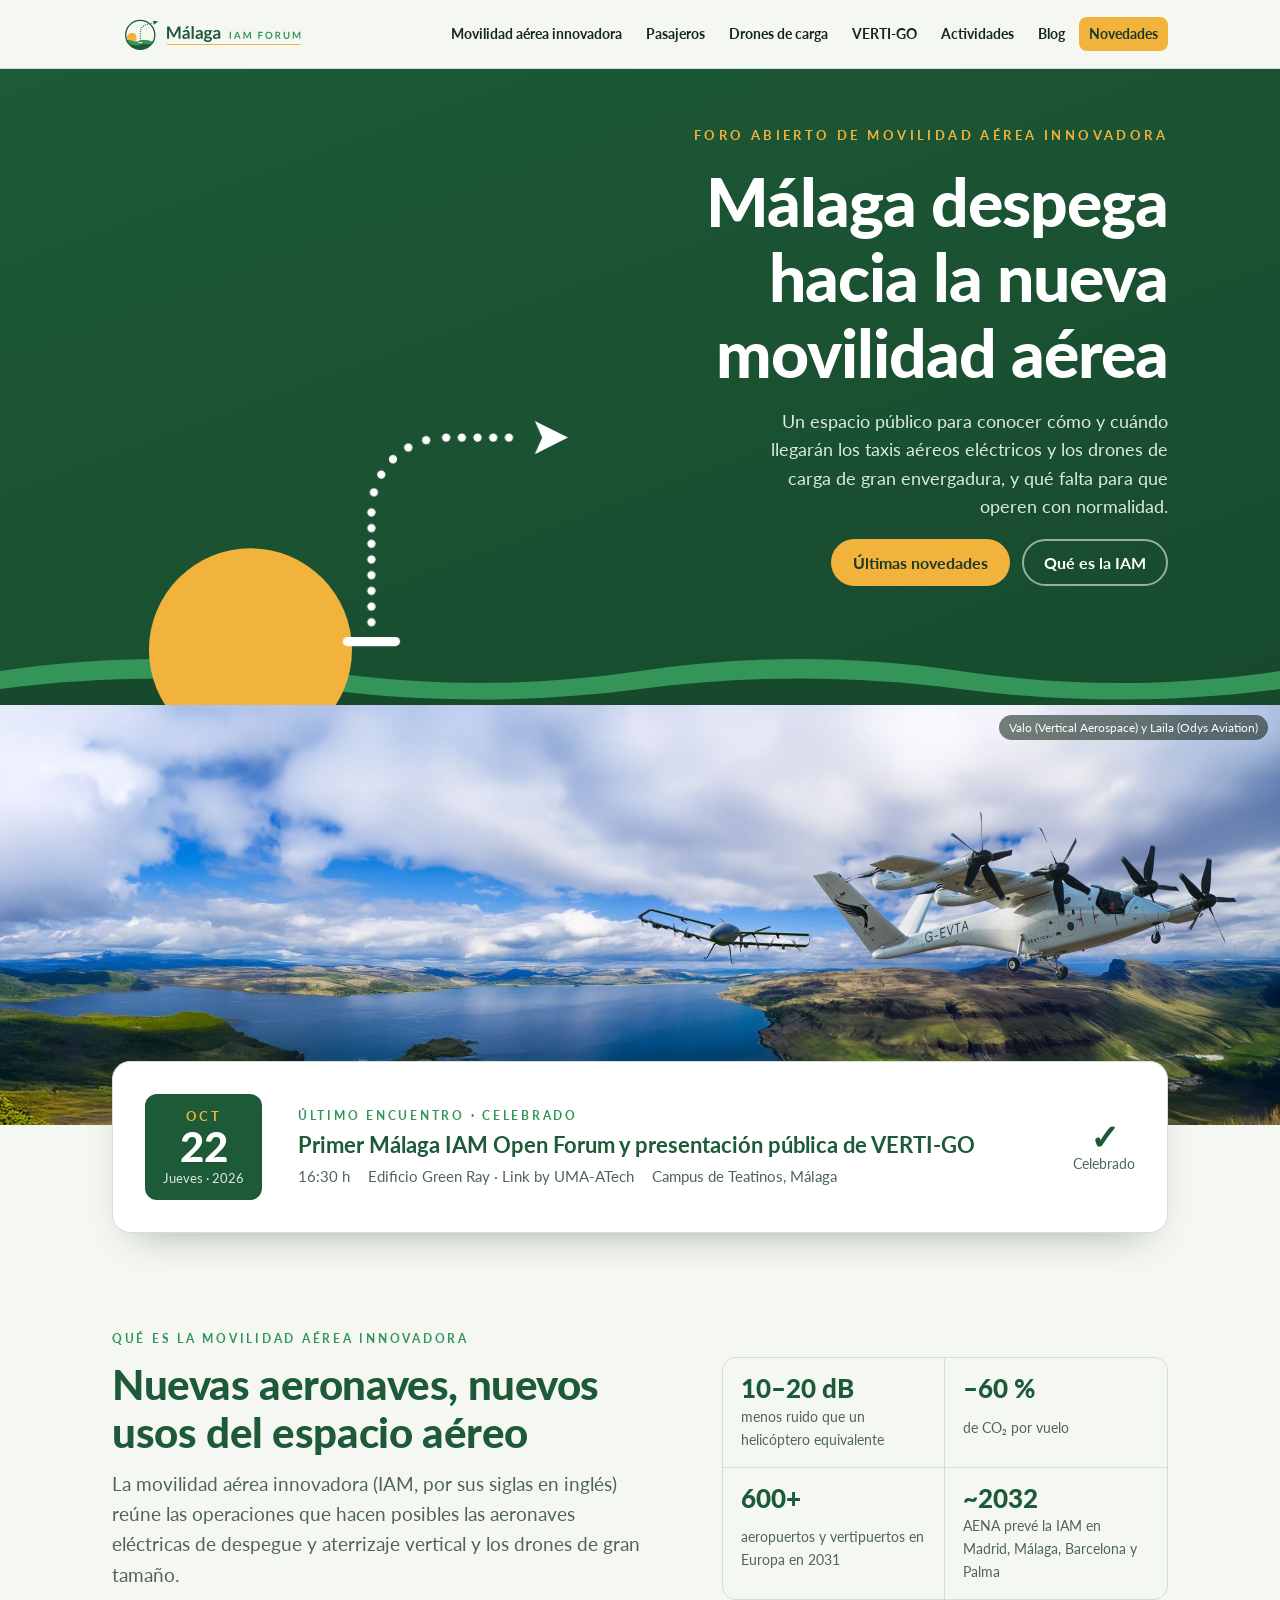
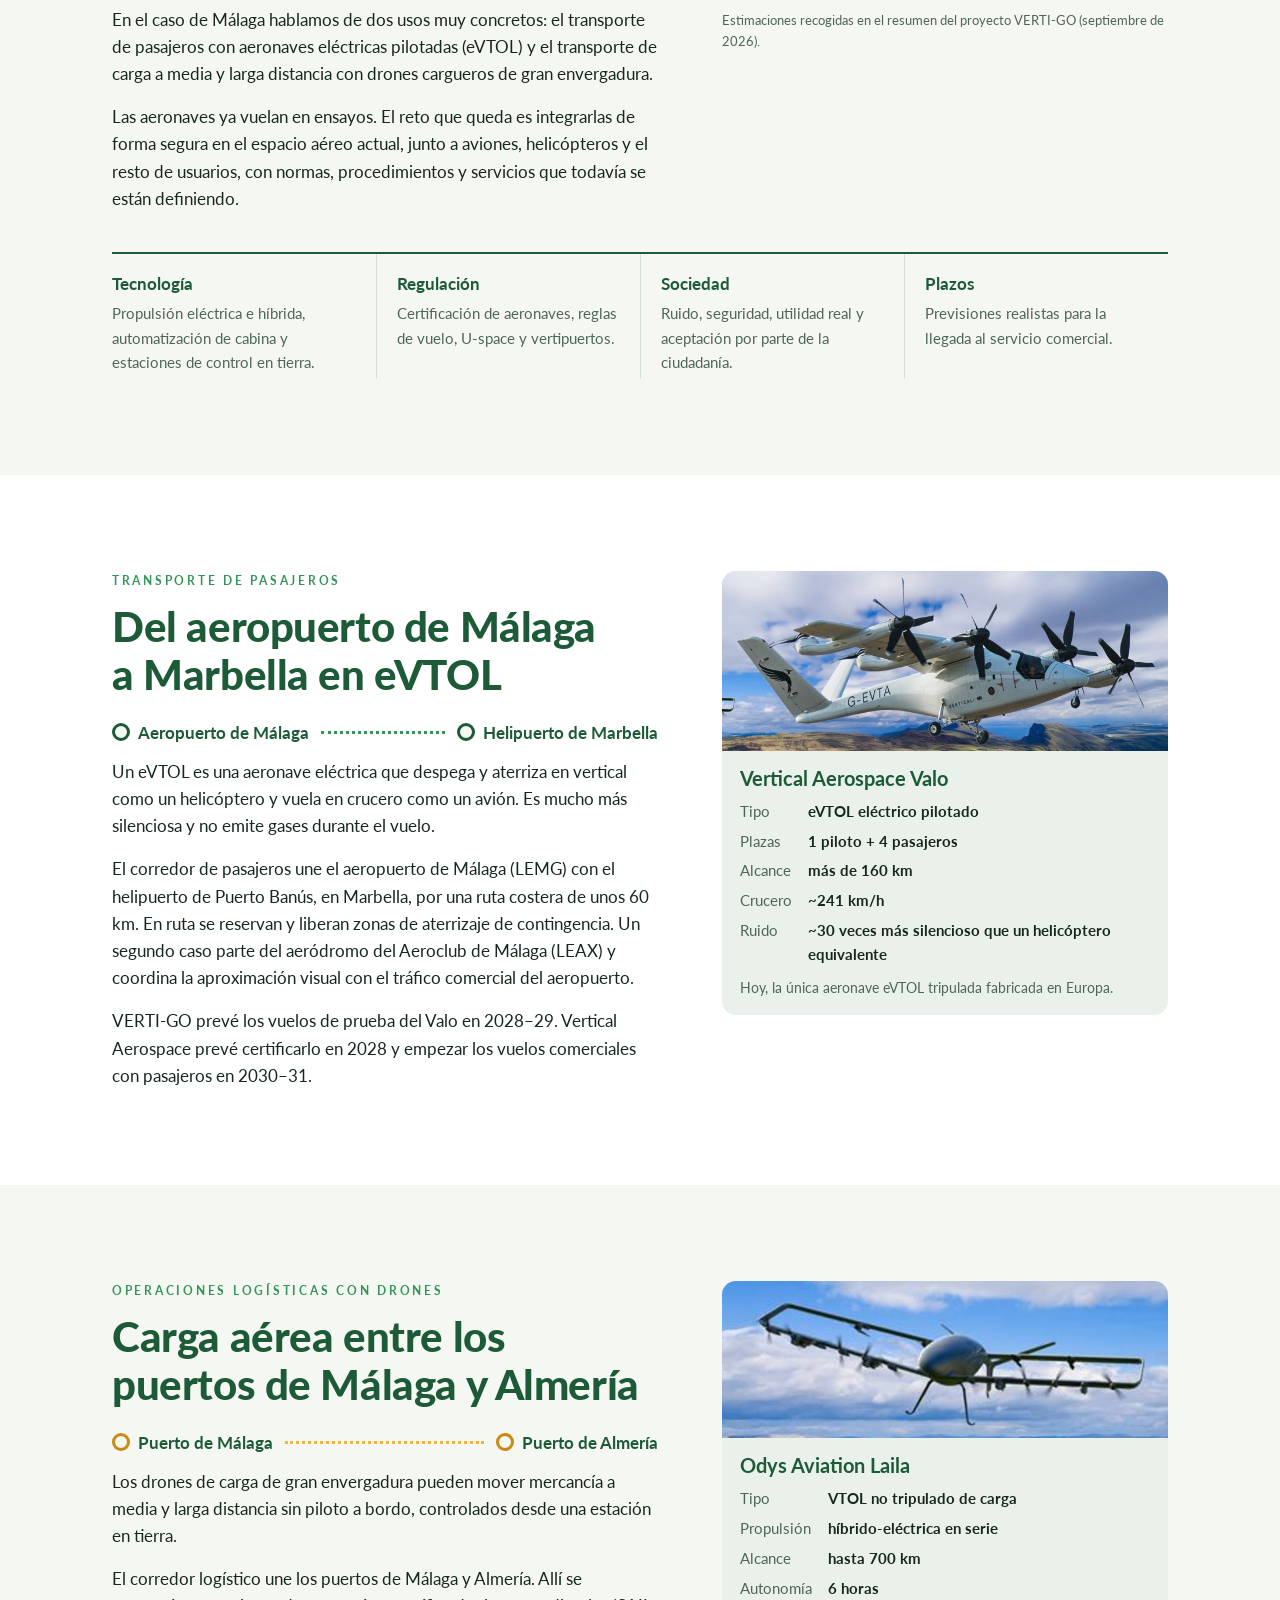
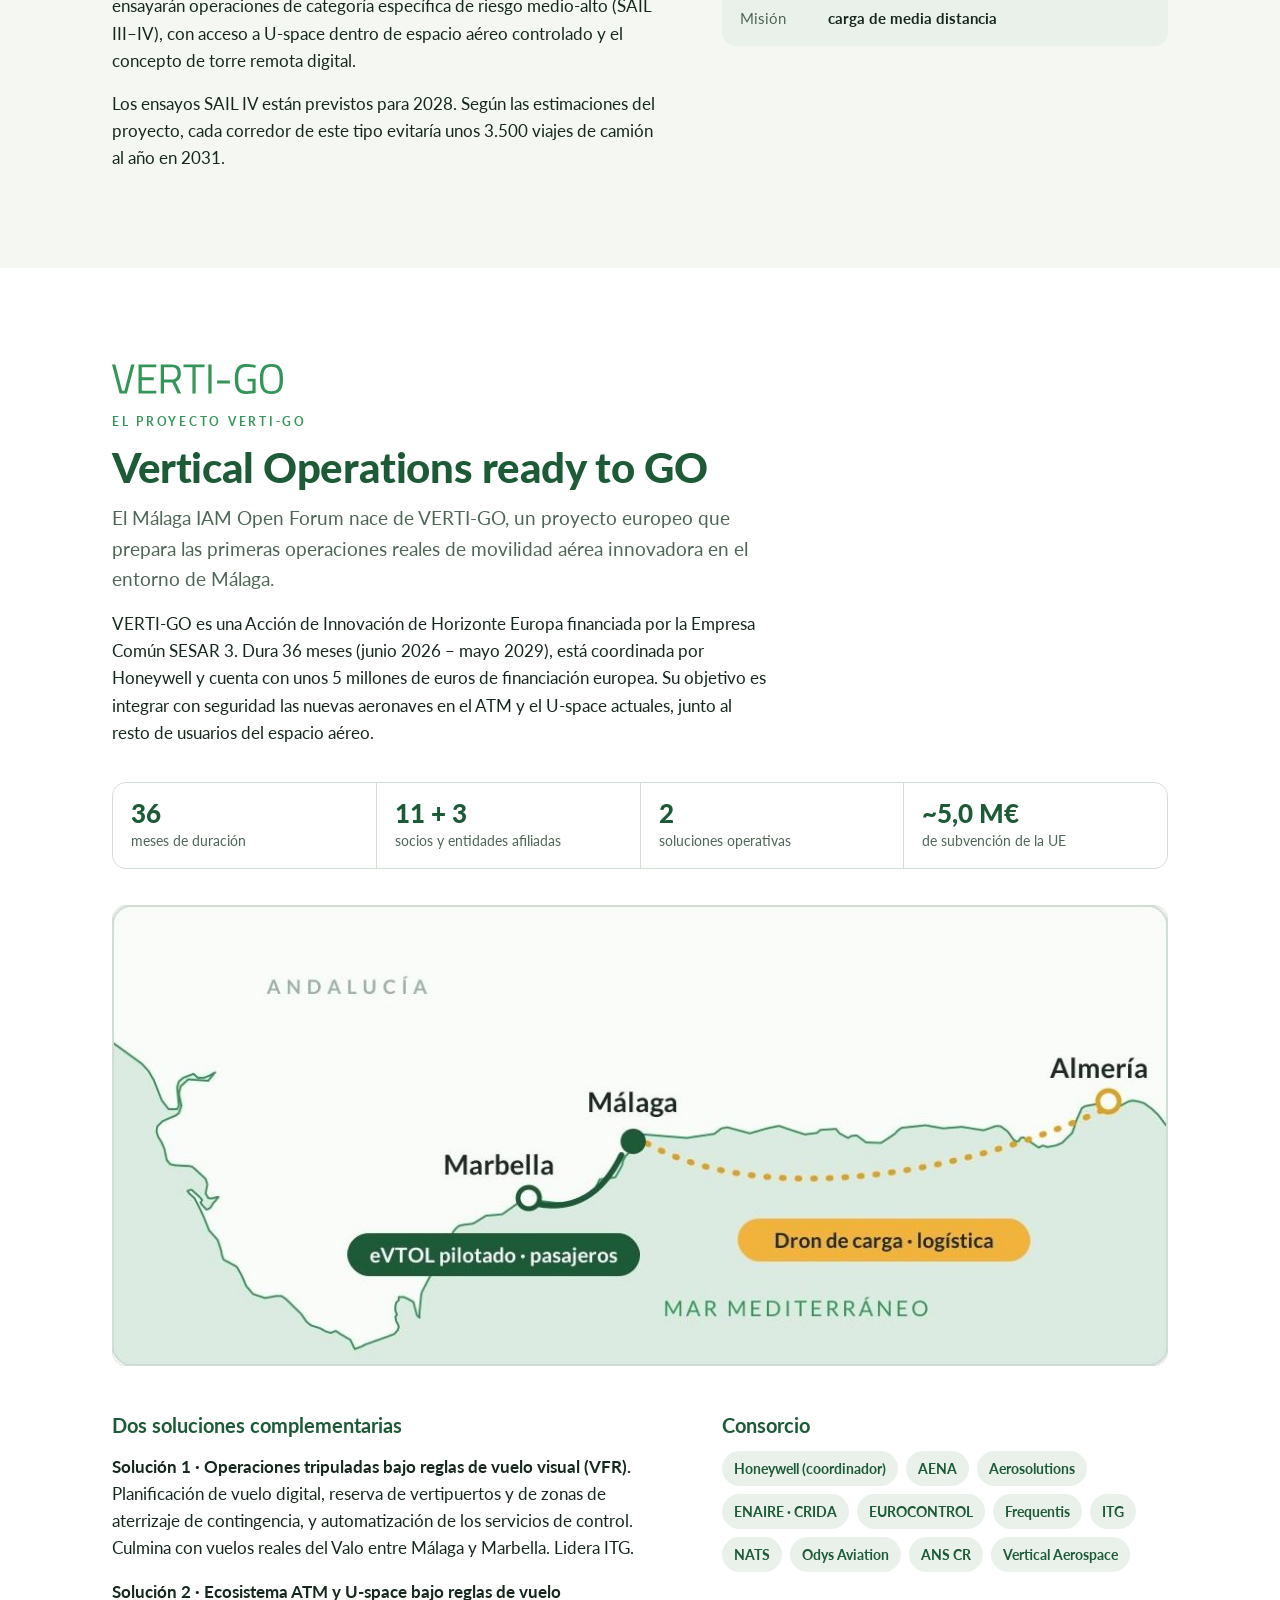
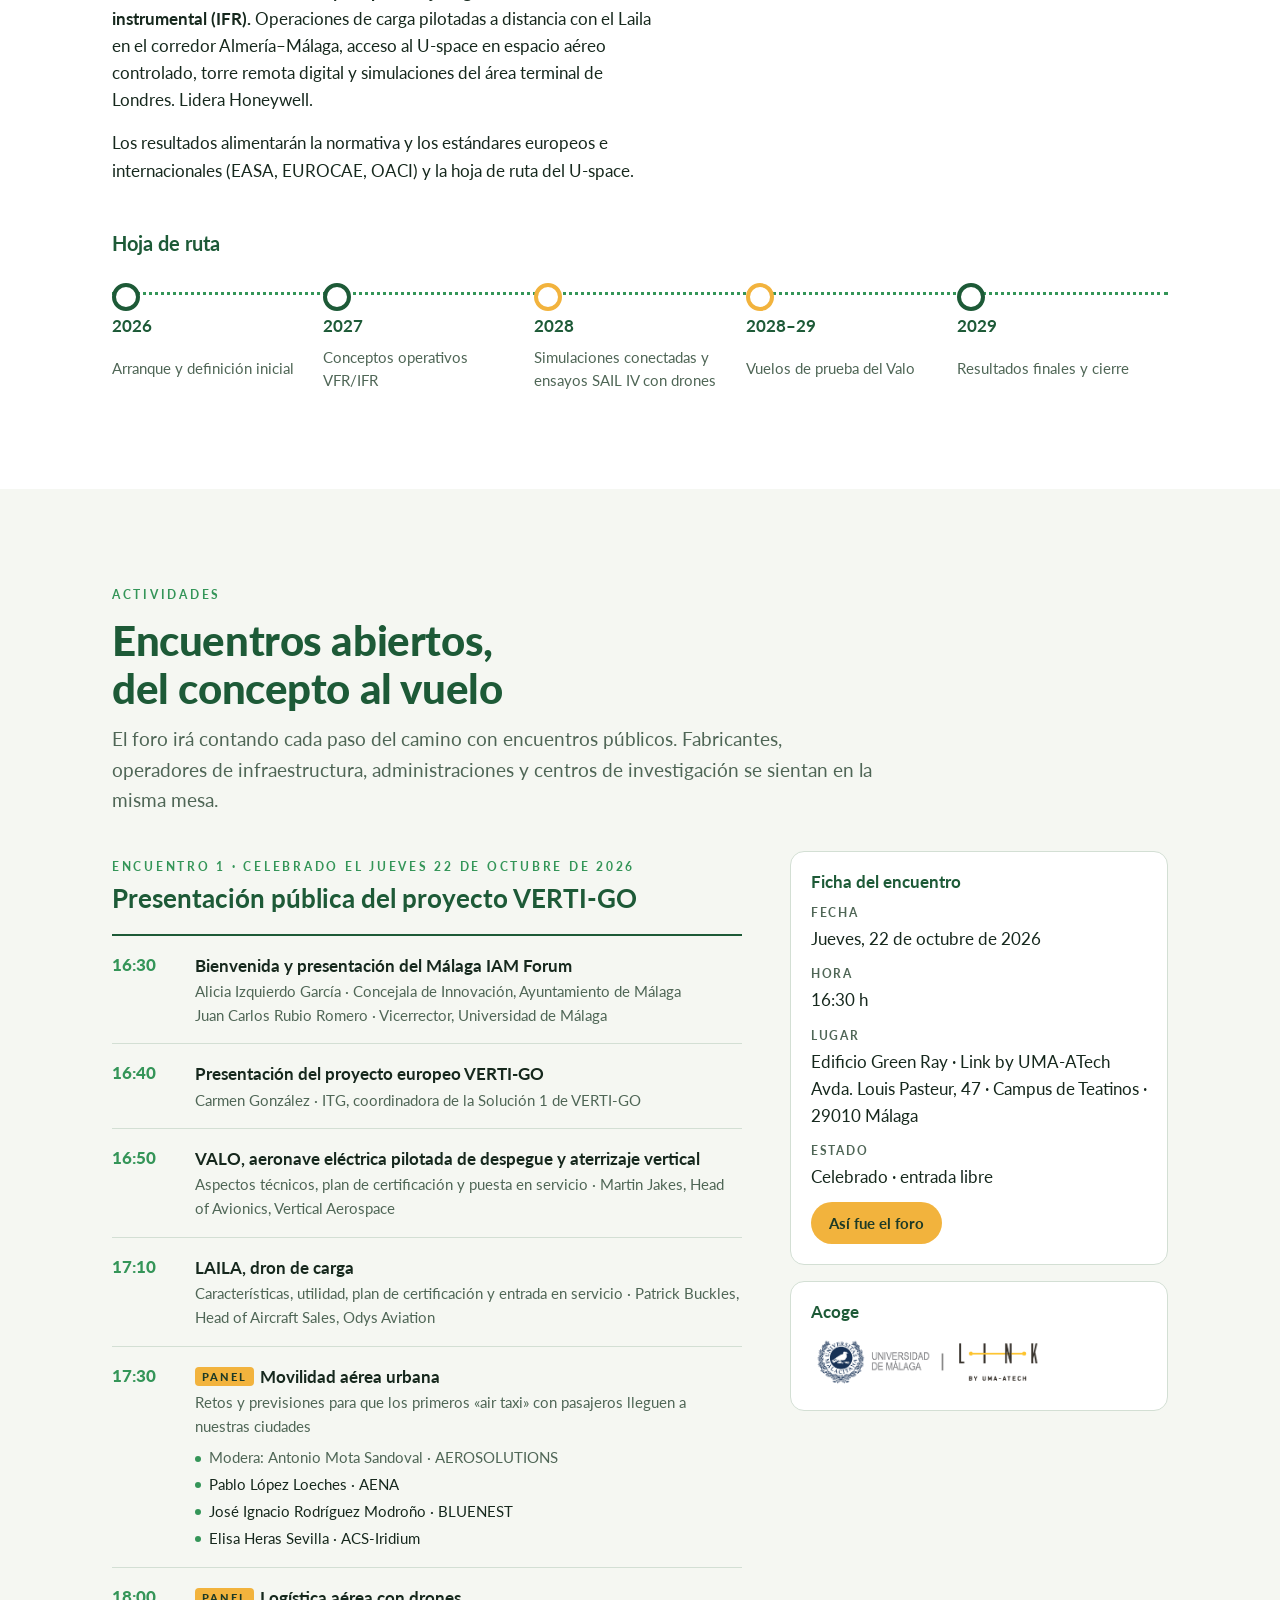
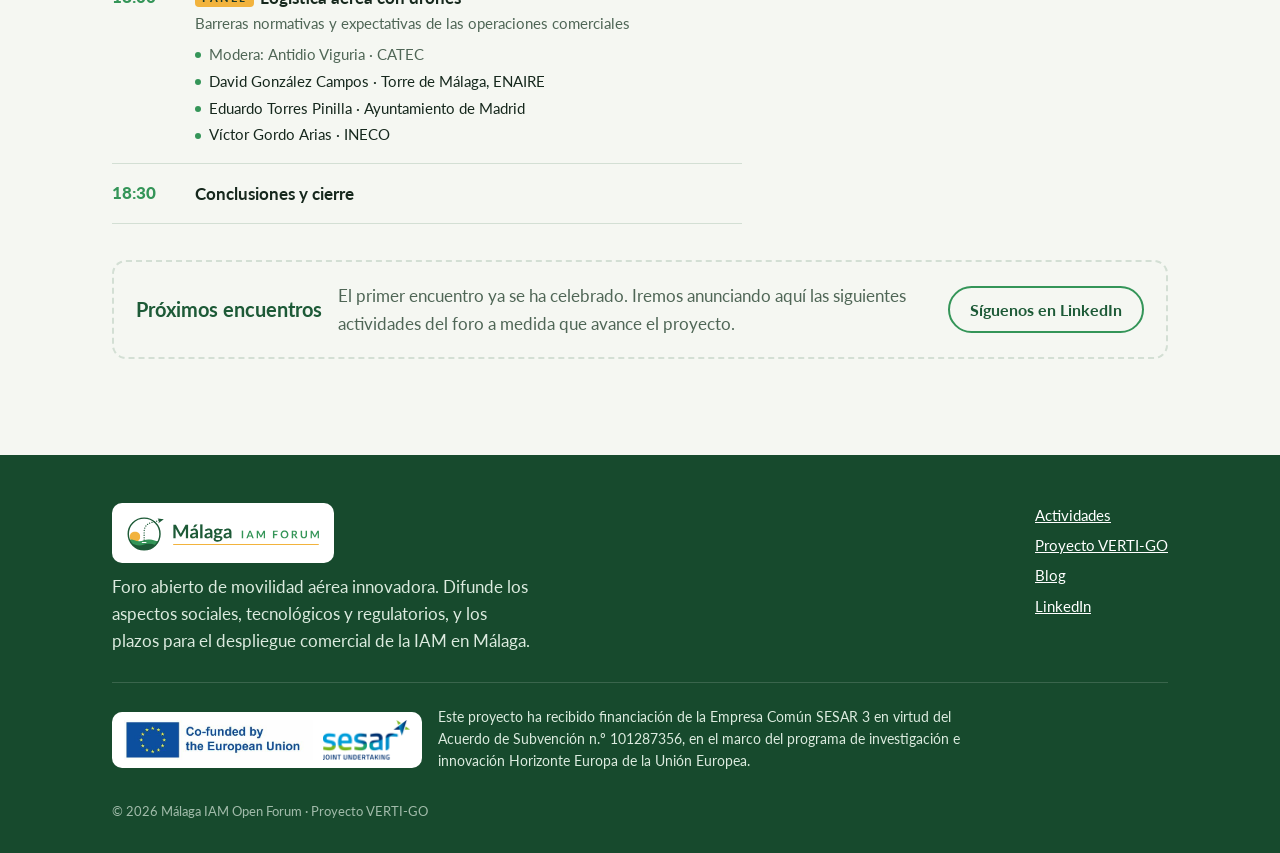
==== index.html @ b8a68bf3 "Seguridad: cabeceras HTTP, sin scripts en línea y retirada de iab-lunch - .htaccess con HSTS, CSP es" ====
<!doctype html>
<html lang="es">
<head>
<meta charset="utf-8">
<meta name="viewport" content="width=device-width, initial-scale=1, viewport-fit=cover">
<meta name="description" content="Málaga IAM Open Forum: foro abierto de movilidad aérea innovadora. Taxis aéreos eléctricos, drones de carga y el proyecto europeo VERTI-GO.">
<link rel="canonical" href="https://malaga-iam.website/">
<meta property="og:type" content="website">
<meta property="og:site_name" content="Málaga IAM Open Forum">
<meta property="og:title" content="Málaga IAM Open Forum · Málaga despega hacia la nueva movilidad aérea">
<meta property="og:description" content="Foro abierto de movilidad aérea innovadora. El primer encuentro se celebró el 22 de octubre de 2026 en el Edificio Green Ray (Universidad de Málaga).">
<meta property="og:url" content="https://malaga-iam.website/">
<meta property="og:image" content="https://malaga-iam.website/img/hero.jpg">
<meta name="twitter:card" content="summary_large_image">
<link rel="icon" href="img/logo.svg" type="image/svg+xml">
<title>Málaga IAM Open Forum</title>
<link rel="preconnect" href="https://fonts.googleapis.com">
<link rel="preconnect" href="https://fonts.gstatic.com" crossorigin>
<link rel="stylesheet" href="https://fonts.googleapis.com/css2?family=Lato:ital,wght@0,300;0,400;0,700;0,900;1,400&display=swap">
<link rel="stylesheet" href="css/site.css">
</head>
<body>


<header class="top">
  <div class="wrap">
    <a class="brand" href="#inicio" aria-label="Málaga IAM Open Forum, inicio"><img src="img/logo-h.svg" alt="Málaga IAM Forum"></a>
    <button class="menu-btn" id="menu-btn" aria-expanded="false" aria-controls="nav">Menú</button>
    <nav class="nav" id="nav" aria-label="Secciones">
      <a href="#iam">Movilidad aérea innovadora</a>
      <a href="#pasajeros">Pasajeros</a>
      <a href="#logistica">Drones de carga</a>
      <a href="#verti-go">VERTI-GO</a>
      <a href="#actividades">Actividades</a>
      <a href="blog/">Blog</a>
      <a class="cta" href="blog/">Novedades</a>
    </nav>
  </div>
</header>

<main id="inicio">
  <section class="hero" aria-labelledby="hero-title">
    <div class="wrap">
      <div class="hero-art" aria-hidden="true">
        <svg viewBox="0 0 520 300" role="presentation">
          <circle cx="150" cy="300" r="110" fill="#F2B33D"/>
          <g id="path-dots" fill="#FFFFFF">
            <!-- dotted take-off path: vertical climb then curve to the right -->
          </g>
          <rect x="250" y="286" width="62" height="10" rx="5" fill="#FFFFFF"/>
          <path d="M494 70 L458 88 L466 70 L458 52 Z" fill="#FFFFFF"/>
        </svg>
      </div>
      <div class="hero-copy">
        <span class="tag">Foro abierto de movilidad aérea innovadora</span>
        <h1 id="hero-title">Málaga despega hacia la nueva movilidad aérea</h1>
        <p class="intro">Un espacio público para conocer cómo y cuándo llegarán los taxis aéreos eléctricos y los drones de carga de gran envergadura, y qué falta para que operen con normalidad.</p>
        <div class="btns">
          <a class="btn btn-sun" href="blog/">Últimas novedades</a>
          <a class="btn btn-ghost" href="#iam">Qué es la IAM</a>
        </div>
      </div>
    </div>
    <svg class="waves" viewBox="0 0 1440 56" preserveAspectRatio="none" aria-hidden="true">
      <path d="M0 22 C120 6 240 6 360 22 S600 38 720 22 S960 6 1080 22 S1320 38 1440 22 V56 H0Z" fill="#349558"/>
      <path d="M0 40 C120 26 240 26 360 40 S600 54 720 40 S960 26 1080 40 S1320 54 1440 40 V56 H0Z" fill="var(--hero-bg-2)"/>
    </svg>
  </section>

  <figure class="photo" style="margin:0">
    <img src="img/hero.jpg" alt="El eVTOL Valo de Vertical Aerospace y el dron de carga Laila de Odys Aviation en vuelo sobre la costa">
    <figcaption>Valo (Vertical Aerospace) y Laila (Odys Aviation)</figcaption>
  </figure>

  <div class="wrap next">
    <article class="next-card" aria-label="Último encuentro">
      <div class="date-tile num"><div class="m">Oct</div><div class="d">22</div><div class="y">Jueves · 2026</div></div>
      <div class="next-info">
        <span class="eyebrow">Último encuentro · celebrado</span>
        <h3>Primer Málaga IAM Open Forum y presentación pública de VERTI-GO</h3>
        <div class="meta"><span class="num">16:30 h</span><span>Edificio Green Ray · Link by UMA-ATech</span><span>Campus de Teatinos, Málaga</span></div>
      </div>
      <div class="count"><b class="num">✓</b><span>Celebrado</span></div>
    </article>
  </div>

  <!-- ===== QUÉ ES LA IAM ===== -->
  <section class="band" id="iam" aria-labelledby="iam-t">
    <div class="wrap">
      <div class="split">
        <div class="sec-head" style="margin-bottom:0">
          <span class="eyebrow">Qué es la movilidad aérea innovadora</span>
          <h2 id="iam-t">Nuevas aeronaves, nuevos usos del espacio aéreo</h2>
          <div class="prose">
            <p class="lead">La movilidad aérea innovadora (IAM, por sus siglas en inglés) reúne las operaciones que hacen posibles las aeronaves eléctricas de despegue y aterrizaje vertical y los drones de gran tamaño.</p>
            <p>En el caso de Málaga hablamos de dos usos muy concretos: el transporte de pasajeros con aeronaves eléctricas pilotadas (eVTOL) y el transporte de carga a media y larga distancia con drones cargueros de gran envergadura.</p>
            <p>Las aeronaves ya vuelan en ensayos. El reto que queda es integrarlas de forma segura en el espacio aéreo actual, junto a aviones, helicópteros y el resto de usuarios, con normas, procedimientos y servicios que todavía se están definiendo.</p>
          </div>
        </div>
        <div>
          <div class="facts">
            <div class="fact"><b class="num">10–20 dB</b><span>menos ruido que un helicóptero equivalente</span></div>
            <div class="fact"><b class="num">–60 %</b><span>de CO₂ por vuelo</span></div>
            <div class="fact"><b class="num">600+</b><span>aeropuertos y vertipuertos en Europa en 2031</span></div>
            <div class="fact"><b class="num">~2032</b><span>AENA prevé la IAM en Madrid, Málaga, Barcelona y Palma</span></div>
          </div>
          <p class="src">Estimaciones recogidas en el resumen del proyecto VERTI-GO (septiembre de 2026).</p>
        </div>
      </div>
      <div class="pillars">
        <div class="pillar"><h3>Tecnología</h3><p>Propulsión eléctrica e híbrida, automatización de cabina y estaciones de control en tierra.</p></div>
        <div class="pillar"><h3>Regulación</h3><p>Certificación de aeronaves, reglas de vuelo, U-space y vertipuertos.</p></div>
        <div class="pillar"><h3>Sociedad</h3><p>Ruido, seguridad, utilidad real y aceptación por parte de la ciudadanía.</p></div>
        <div class="pillar"><h3>Plazos</h3><p>Previsiones realistas para la llegada al servicio comercial.</p></div>
      </div>
    </div>
  </section>

  <!-- ===== PASAJEROS ===== -->
  <section class="band alt" id="pasajeros" aria-labelledby="pax-t">
    <div class="wrap split">
      <div class="sec-head" style="margin-bottom:0">
        <span class="eyebrow">Transporte de pasajeros</span>
        <h2 id="pax-t">Del aeropuerto de Málaga a Marbella en eVTOL</h2>
        <div class="route" aria-label="Corredor Aeropuerto de Málaga a Marbella"><span class="pt">Aeropuerto de Málaga</span><span class="line"></span><span class="pt">Helipuerto de Marbella</span></div>
        <div class="prose">
          <p>Un eVTOL es una aeronave eléctrica que despega y aterriza en vertical como un helicóptero y vuela en crucero como un avión. Es mucho más silenciosa y no emite gases durante el vuelo.</p>
          <p>El corredor de pasajeros une el aeropuerto de Málaga (LEMG) con el helipuerto de Puerto Banús, en Marbella, por una ruta costera de unos 60 km. En ruta se reservan y liberan zonas de aterrizaje de contingencia. Un segundo caso parte del aeródromo del Aeroclub de Málaga (LEAX) y coordina la aproximación visual con el tráfico comercial del aeropuerto.</p>
          <p>VERTI-GO prevé los vuelos de prueba del Valo en 2028–29. Vertical Aerospace prevé certificarlo en 2028 y empezar los vuelos comerciales con pasajeros en 2030–31.</p>
        </div>
      </div>
      <figure class="craft" style="margin:0">
        <img src="img/valo.jpg" alt="eVTOL Valo de Vertical Aerospace en vuelo">
        <figcaption class="cap">
          <h3>Vertical Aerospace Valo</h3>
          <dl class="spec num">
            <dt>Tipo</dt><dd>eVTOL eléctrico pilotado</dd>
            <dt>Plazas</dt><dd>1 piloto + 4 pasajeros</dd>
            <dt>Alcance</dt><dd>más de 160 km</dd>
            <dt>Crucero</dt><dd>~241 km/h</dd>
            <dt>Ruido</dt><dd>~30 veces más silencioso que un helicóptero equivalente</dd>
          </dl>
          <p class="note">Hoy, la única aeronave eVTOL tripulada fabricada en Europa.</p>
        </figcaption>
      </figure>
    </div>
  </section>

  <!-- ===== LOGÍSTICA ===== -->
  <section class="band" id="logistica" aria-labelledby="log-t">
    <div class="wrap split">
      <div class="sec-head" style="margin-bottom:0">
        <span class="eyebrow">Operaciones logísticas con drones</span>
        <h2 id="log-t">Carga aérea entre los puertos de Málaga y Almería</h2>
        <div class="route cargo" aria-label="Corredor Puerto de Málaga a Puerto de Almería"><span class="pt">Puerto de Málaga</span><span class="line"></span><span class="pt">Puerto de Almería</span></div>
        <div class="prose">
          <p>Los drones de carga de gran envergadura pueden mover mercancía a media y larga distancia sin piloto a bordo, controlados desde una estación en tierra.</p>
          <p>El corredor logístico une los puertos de Málaga y Almería. Allí se ensayarán operaciones de categoría específica de riesgo medio-alto (SAIL III–IV), con acceso a U-space dentro de espacio aéreo controlado y el concepto de torre remota digital.</p>
          <p>Los ensayos SAIL IV están previstos para 2028. Según las estimaciones del proyecto, cada corredor de este tipo evitaría unos 3.500 viajes de camión al año en 2031.</p>
        </div>
      </div>
      <figure class="craft laila" style="margin:0">
        <img src="img/laila.jpg" alt="Dron de carga Laila de Odys Aviation en vuelo">
        <figcaption class="cap">
          <h3>Odys Aviation Laila</h3>
          <dl class="spec num">
            <dt>Tipo</dt><dd>VTOL no tripulado de carga</dd>
            <dt>Propulsión</dt><dd>híbrido-eléctrica en serie</dd>
            <dt>Alcance</dt><dd>hasta 700 km</dd>
            <dt>Autonomía</dt><dd>6 horas</dd>
            <dt>Misión</dt><dd>carga de media distancia</dd>
          </dl>
        </figcaption>
      </figure>
    </div>
  </section>

  <!-- ===== VERTI-GO ===== -->
  <section class="band alt" id="verti-go" aria-labelledby="vg-t">
    <div class="wrap">
      <div class="sec-head">
        <img class="vg-logo" src="img/verti-go.svg" alt="VERTI-GO">
        <span class="eyebrow">El proyecto VERTI-GO</span>
        <h2 id="vg-t">Vertical Operations ready to GO</h2>
        <div class="prose">
          <p class="lead">El Málaga IAM Open Forum nace de VERTI-GO, un proyecto europeo que prepara las primeras operaciones reales de movilidad aérea innovadora en el entorno de Málaga.</p>
          <p>VERTI-GO es una Acción de Innovación de Horizonte Europa financiada por la Empresa Común SESAR 3. Dura 36 meses (junio 2026 – mayo 2029), está coordinada por Honeywell y cuenta con unos 5 millones de euros de financiación europea. Su objetivo es integrar con seguridad las nuevas aeronaves en el ATM y el U-space actuales, junto al resto de usuarios del espacio aéreo.</p>
        </div>
      </div>

      <div class="facts" style="grid-template-columns:repeat(4,minmax(0,1fr));margin-top:0">
        <div class="fact"><b class="num">36</b><span>meses de duración</span></div>
        <div class="fact"><b class="num">11 + 3</b><span>socios y entidades afiliadas</span></div>
        <div class="fact"><b class="num">2</b><span>soluciones operativas</span></div>
        <div class="fact"><b class="num">~5,0 M€</b><span>de subvención de la UE</span></div>
      </div>

      <div class="map"><img src="img/mapa-corredores.jpg" alt="Mapa de la costa andaluza con los dos corredores de VERTI-GO: Málaga–Marbella para eVTOL pilotado con pasajeros, y Málaga–Almería para dron de carga"></div>

      <div class="split" style="margin-top:48px">
        <div class="prose">
          <h3>Dos soluciones complementarias</h3>
          <p><strong>Solución 1 · Operaciones tripuladas bajo reglas de vuelo visual (VFR).</strong> Planificación de vuelo digital, reserva de vertipuertos y de zonas de aterrizaje de contingencia, y automatización de los servicios de control. Culmina con vuelos reales del Valo entre Málaga y Marbella. Lidera ITG.</p>
          <p><strong>Solución 2 · Ecosistema ATM y U-space bajo reglas de vuelo instrumental (IFR).</strong> Operaciones de carga pilotadas a distancia con el Laila en el corredor Almería–Málaga, acceso al U-space en espacio aéreo controlado, torre remota digital y simulaciones del área terminal de Londres. Lidera Honeywell.</p>
          <p>Los resultados alimentarán la normativa y los estándares europeos e internacionales (EASA, EUROCAE, OACI) y la hoja de ruta del U-space.</p>
        </div>
        <div>
          <h3>Consorcio</h3>
          <ul class="partners">
            <li>Honeywell (coordinador)</li><li>AENA</li><li>Aerosolutions</li><li>ENAIRE · CRIDA</li><li>EUROCONTROL</li><li>Frequentis</li><li>ITG</li><li>NATS</li><li>Odys Aviation</li><li>ANS CR</li><li>Vertical Aerospace</li>
          </ul>
        </div>
      </div>

      <h3 style="margin-top:48px">Hoja de ruta</h3>
      <div class="roadmap">
        <div class="stage"><b class="num">2026</b><span>Arranque y definición inicial</span></div>
        <div class="stage"><b class="num">2027</b><span>Conceptos operativos VFR/IFR</span></div>
        <div class="stage fly"><b class="num">2028</b><span>Simulaciones conectadas y ensayos SAIL IV con drones</span></div>
        <div class="stage fly"><b class="num">2028–29</b><span>Vuelos de prueba del Valo</span></div>
        <div class="stage"><b class="num">2029</b><span>Resultados finales y cierre</span></div>
      </div>
    </div>
  </section>

  <!-- ===== ACTIVIDADES ===== -->
  <section class="band" id="actividades" aria-labelledby="act-t">
    <div class="wrap">
      <div class="sec-head">
        <span class="eyebrow">Actividades</span>
        <h2 id="act-t">Encuentros abiertos, del concepto al vuelo</h2>
        <p class="lead">El foro irá contando cada paso del camino con encuentros públicos. Fabricantes, operadores de infraestructura, administraciones y centros de investigación se sientan en la misma mesa.</p>
      </div>

      <div class="event" id="evento-1">
        <div>
          <span class="eyebrow">Encuentro 1 · celebrado el jueves 22 de octubre de 2026</span>
          <h3 style="font-size:1.6rem;margin:6px 0 20px">Presentación pública del proyecto VERTI-GO</h3>
          <ol class="agenda">
            <li><time>16:30</time><div><div class="t">Bienvenida y presentación del Málaga IAM Forum</div><div class="s">Alicia Izquierdo García · Concejala de Innovación, Ayuntamiento de Málaga</div><div class="s">Juan Carlos Rubio Romero · Vicerrector, Universidad de Málaga</div></div></li>
            <li><time>16:40</time><div><div class="t">Presentación del proyecto europeo VERTI-GO</div><div class="s">Carmen González · ITG, coordinadora de la Solución 1 de VERTI-GO</div></div></li>
            <li><time>16:50</time><div><div class="t">VALO, aeronave eléctrica pilotada de despegue y aterrizaje vertical</div><div class="s">Aspectos técnicos, plan de certificación y puesta en servicio · Martin Jakes, Head of Avionics, Vertical Aerospace</div></div></li>
            <li><time>17:10</time><div><div class="t">LAILA, dron de carga</div><div class="s">Características, utilidad, plan de certificación y entrada en servicio · Patrick Buckles, Head of Aircraft Sales, Odys Aviation</div></div></li>
            <li><time>17:30</time><div><div class="t"><span class="panel-tag">Panel</span>Movilidad aérea urbana</div><div class="s">Retos y previsiones para que los primeros «air taxi» con pasajeros lleguen a nuestras ciudades</div>
              <ul><li class="mod">Modera: Antonio Mota Sandoval · AEROSOLUTIONS</li><li>Pablo López Loeches · AENA</li><li>José Ignacio Rodríguez Modroño · BLUENEST</li><li>Elisa Heras Sevilla · ACS-Iridium</li></ul></div></li>
            <li><time>18:00</time><div><div class="t"><span class="panel-tag">Panel</span>Logística aérea con drones</div><div class="s">Barreras normativas y expectativas de las operaciones comerciales</div>
              <ul><li class="mod">Modera: Antidio Viguria · CATEC</li><li>David González Campos · Torre de Málaga, ENAIRE</li><li>Eduardo Torres Pinilla · Ayuntamiento de Madrid</li><li>Víctor Gordo Arias · INECO</li></ul></div></li>
            <li><time>18:30</time><div><div class="t">Conclusiones y cierre</div></div></li>
          </ol>
        </div>
        <aside class="side">
          <div class="box">
            <h3>Ficha del encuentro</h3>
            <div class="row"><small>Fecha</small><span class="num">Jueves, 22 de octubre de 2026</span></div>
            <div class="row"><small>Hora</small><span class="num">16:30 h</span></div>
            <div class="row"><small>Lugar</small><span>Edificio Green Ray · Link by UMA-ATech<br>Avda. Louis Pasteur, 47 · Campus de Teatinos · 29010 Málaga</span></div>
            <div class="row"><small>Estado</small><span>Celebrado · entrada libre</span></div>
            <div class="btns">
              <a class="btn btn-sun" href="blog/#primer-malaga-iam-open-forum">Así fue el foro</a>
            </div>
          </div>
          <div class="box">
            <h3>Acoge</h3>
            <div class="host"><img src="img/uma-link.png" alt="Universidad de Málaga · Link by UMA-ATech"></div>
          </div>
        </aside>
      </div>

      <div class="soon">
        <h3>Próximos encuentros</h3>
        <p>El primer encuentro ya se ha celebrado. Iremos anunciando aquí las siguientes actividades del foro a medida que avance el proyecto.</p>
        <a class="btn btn-line" id="btn-linkedin-2" href="blog/">Síguenos en LinkedIn</a>
      </div>
    </div>
  </section>

</main>

<footer>
  <div class="wrap">
    <div class="foot-top">
      <div class="foot-brand">
        <div class="chip"><img src="img/logo-h.svg" alt="Málaga IAM Forum"></div>
        <p>Foro abierto de movilidad aérea innovadora. Difunde los aspectos sociales, tecnológicos y regulatorios, y los plazos para el despliegue comercial de la IAM en Málaga.</p>
      </div>
      <nav class="foot-links" aria-label="Enlaces">
        <a href="#actividades">Actividades</a>
        <a href="#verti-go">Proyecto VERTI-GO</a>
        <a href="blog/">Blog</a>
        <a id="btn-linkedin" href="blog/">LinkedIn</a>
      </nav>
    </div>
    <div class="funding">
      <div class="logos"><img src="img/eu.jpg" alt="Cofinanciado por la Unión Europea"><img src="img/sesar.png" alt="SESAR Joint Undertaking"></div>
      <p>Este proyecto ha recibido financiación de la Empresa Común SESAR 3 en virtud del Acuerdo de Subvención n.º 101287356, en el marco del programa de investigación e innovación Horizonte Europa de la Unión Europea.</p>
    </div>
    <p class="copy">© 2026 Málaga IAM Open Forum · Proyecto VERTI-GO</p>
  </div>
</footer>

<script src="js/main.js"></script>

</body>
</html>
---- css/site.css ----
body{margin:0}
img{max-width:100%}
[hidden]{display:none!important}
/* Layout: banner-style hero in brand green (sun · dotted flight path · waves), then alternating content bands; one wide column, max 1120px */
:root{
  --brand-deep:#1D5A37;   /* verde oscuro del logo */
  --brand:#349558;        /* verde medio del logo */
  --sun:#F2B33D;          /* sol / oro del logo */
  --bg:#F5F7F2;
  --surface:#FFFFFF;
  --surface-2:#EAF1EA;
  --fg:#16281D;
  --muted:#4F6656;
  --line:#D3DFD4;
  --heading:#1D5A37;
  --link:#24774A;
  --hero-bg:#1D5A37;
  --hero-bg-2:#174A2D;
  --on-hero:#FFFFFF;
  --logo-chip:transparent;
  --font-display:"Lato","Helvetica Neue",Arial,sans-serif;
  --font-body:"Lato","Helvetica Neue",Arial,sans-serif;
  --radius:14px;
  --wrap:1120px;
}
@media (prefers-color-scheme: dark){
  :root:not([data-theme="light"]){
    --bg:#0F1A13; --surface:#16251B; --surface-2:#1B2E21; --fg:#E6EEE7; --muted:#A3B8A8;
    --line:#2A3F31; --heading:#8FD3A6; --link:#8FD3A6; --hero-bg:#174A2D; --hero-bg-2:#103A22;
    --logo-chip:#FFFFFF; color-scheme:dark;
  }
}
:root[data-theme="dark"]{
  --bg:#0F1A13; --surface:#16251B; --surface-2:#1B2E21; --fg:#E6EEE7; --muted:#A3B8A8;
  --line:#2A3F31; --heading:#8FD3A6; --link:#8FD3A6; --hero-bg:#174A2D; --hero-bg-2:#103A22;
  --logo-chip:#FFFFFF; color-scheme:dark;
}
*{box-sizing:border-box}
html{scroll-behavior:smooth}
@media (prefers-reduced-motion: reduce){html{scroll-behavior:auto}*{animation:none!important;transition:none!important}}
body{background:var(--bg);color:var(--fg);font-family:var(--font-body);font-size:17px;line-height:1.6;-webkit-font-smoothing:antialiased}
a{color:var(--link)}
a:focus-visible,button:focus-visible,summary:focus-visible{outline:3px solid var(--sun);outline-offset:3px;border-radius:4px}
h1,h2,h3{font-family:var(--font-display);line-height:1.15;text-wrap:balance;margin:0}
h2{font-size:clamp(1.8rem,3.6vw,2.6rem);font-weight:900;color:var(--heading);letter-spacing:-.01em}
h3{font-size:1.25rem;font-weight:700;color:var(--heading)}
p{margin:0}
.wrap{max-width:var(--wrap);margin:0 auto;padding-inline:clamp(16px,4vw,32px)}
.eyebrow{font-size:.78rem;font-weight:700;letter-spacing:.22em;text-transform:uppercase;color:var(--brand)}
.prose{max-width:66ch;display:grid;gap:1rem;color:var(--fg)}
.lead{font-size:1.18rem;color:var(--muted)}
.num{font-variant-numeric:tabular-nums}

/* ---------- header ---------- */
.top{position:sticky;top:env(safe-area-inset-top,0px);z-index:20;background:color-mix(in srgb,var(--bg) 92%,transparent);backdrop-filter:blur(8px);border-bottom:1px solid var(--line)}
.top .wrap{display:flex;align-items:center;justify-content:space-between;gap:16px;padding-block:10px}
.brand{display:flex;align-items:center;background:var(--logo-chip);border-radius:10px;padding:2px 8px;flex-shrink:0}
.brand img{height:44px;width:auto;display:block}
.nav{display:flex;gap:4px;flex-wrap:wrap;justify-content:flex-end}
.nav a{font-size:.88rem;font-weight:700;color:var(--fg);text-decoration:none;padding:6px 10px;border-radius:8px;white-space:nowrap}
.nav a:hover{background:var(--surface-2);color:var(--heading)}
.nav a.cta{background:var(--sun);color:#1D3A26}
.menu-btn{display:none;background:none;border:1px solid var(--line);color:var(--fg);border-radius:8px;padding:6px 12px;font:700 .9rem var(--font-body);cursor:pointer}
@media (max-width:900px){
  .menu-btn{display:block}
  .nav{display:none;position:absolute;left:0;right:0;top:100%;background:var(--bg);border-bottom:1px solid var(--line);flex-direction:column;padding:8px clamp(16px,4vw,32px) 16px}
  .nav.open{display:flex}
  .nav a{font-size:1rem;padding:10px}
}

/* ---------- hero ---------- */
.hero{background:linear-gradient(160deg,var(--hero-bg),var(--hero-bg-2));color:var(--on-hero);position:relative;overflow:hidden}
.hero .wrap{display:grid;grid-template-columns:minmax(0,1fr) minmax(0,1.15fr);gap:24px;align-items:end;padding-block:56px 0}
.hero-art{position:relative;min-height:260px}
.hero-art svg{width:100%;height:auto;display:block;overflow:visible}
.hero-copy{display:grid;gap:18px;padding-bottom:64px;text-align:right;justify-items:end}
.hero h1{font-size:clamp(2.3rem,5.4vw,4.1rem);font-weight:900;letter-spacing:-.015em}
.hero .tag{font-size:.82rem;font-weight:700;letter-spacing:.26em;text-transform:uppercase;color:var(--sun)}
.hero p.intro{font-size:1.1rem;max-width:44ch;color:#DCEBDF}
.btns{display:flex;gap:12px;flex-wrap:wrap}
.hero .btns{justify-content:flex-end}
.btn{display:inline-flex;align-items:center;gap:8px;font:700 1rem var(--font-body);text-decoration:none;padding:12px 20px;border-radius:999px;border:2px solid transparent;cursor:pointer}
.btn-sun{background:var(--sun);color:#1D3A26}
.btn-sun:hover{filter:brightness(1.06)}
.btn-ghost{border-color:rgba(255,255,255,.55);color:#fff}
.btn-ghost:hover{background:rgba(255,255,255,.1)}
.btn-line{border-color:var(--brand);color:var(--heading);background:transparent}
.btn-line:hover{background:var(--surface-2)}
.btn[aria-disabled="true"]{opacity:.75;cursor:default}
.waves{display:block;width:100%;height:56px;margin-top:-1px}
#path-dots circle{animation:dot 2.4s ease-in-out both}
@keyframes dot{from{opacity:.25}to{opacity:1}}
@media (max-width:820px){
  .hero .wrap{grid-template-columns:1fr;padding-block:32px 0}
  .hero-art{order:2;min-height:0;max-width:420px}
  .hero-copy{order:1;text-align:left;justify-items:start;padding-bottom:8px}
  .hero .btns{justify-content:flex-start}
}

/* photo band */
.photo{position:relative;background:var(--hero-bg-2)}
.photo img{display:block;width:100%;height:clamp(200px,34vw,420px);object-fit:cover;object-position:60% 45%}
.photo figcaption{position:absolute;right:12px;top:10px;font-size:.75rem;color:#fff;background:rgba(10,30,18,.55);padding:3px 10px;border-radius:999px}

/* ---------- next event ---------- */
.next{margin-top:-64px;position:relative;z-index:2}
.next-card{background:var(--surface);border:1px solid var(--line);border-radius:18px;box-shadow:0 18px 40px -24px rgba(16,40,24,.45);display:grid;grid-template-columns:auto minmax(0,1fr) auto;gap:clamp(16px,3vw,36px);align-items:center;padding:clamp(20px,3vw,32px)}
.date-tile{background:var(--brand-deep);color:#fff;border-radius:12px;text-align:center;padding:12px 18px;min-width:96px}
.date-tile .d{font-size:2.6rem;font-weight:900;line-height:1}
.date-tile .m{font-size:.8rem;letter-spacing:.2em;text-transform:uppercase;color:var(--sun);font-weight:700}
.date-tile .y{font-size:.8rem;opacity:.85}
.next-info{display:grid;gap:6px;min-width:0}
.next-info h3{font-size:1.4rem}
.meta{display:flex;flex-wrap:wrap;gap:6px 18px;color:var(--muted);font-size:.95rem}
.count{text-align:center;color:var(--muted);font-size:.85rem}
.count b{display:block;font-size:2.2rem;font-weight:900;color:var(--heading);line-height:1}
@media (max-width:760px){.next-card{grid-template-columns:auto minmax(0,1fr)}.next-card .count{grid-column:1/-1;text-align:left;display:flex;gap:10px;align-items:baseline}.count b{display:inline}}

/* ---------- sections ---------- */
section.band{padding-block:clamp(56px,8vw,96px)}
section.alt{background:var(--surface)}
.sec-head{display:grid;gap:12px;margin-bottom:36px;max-width:760px}
.split{display:grid;grid-template-columns:minmax(0,1.1fr) minmax(0,.9fr);gap:clamp(24px,5vw,64px);align-items:start}
@media (max-width:860px){.split{grid-template-columns:1fr}}

/* pillars (IAM) */
.pillars{display:grid;grid-template-columns:repeat(4,minmax(0,1fr));gap:0;border-top:2px solid var(--brand-deep);margin-top:40px}
.pillar{padding:20px 20px 4px 0;display:grid;gap:8px;align-content:start}
.pillar+.pillar{padding-left:20px;border-left:1px solid var(--line)}
.pillar h3{font-size:1.05rem}
.pillar p{color:var(--muted);font-size:.96rem}
@media (max-width:860px){.pillars{grid-template-columns:repeat(2,minmax(0,1fr))}.pillar:nth-child(3){padding-left:0;border-left:0}}
@media (max-width:480px){.pillars{grid-template-columns:1fr}.pillar,.pillar+.pillar{padding-left:0;border-left:0;border-bottom:1px solid var(--line);padding-bottom:16px}}

.facts{display:grid;grid-template-columns:repeat(2,minmax(0,1fr));gap:1px;background:var(--line);border:1px solid var(--line);border-radius:var(--radius);overflow:hidden;margin-top:28px}
.fact{background:var(--bg);padding:16px 18px;display:grid;gap:2px}
section.alt .fact{background:var(--surface)}
.fact b{font-size:1.6rem;font-weight:900;color:var(--heading);line-height:1.1}
.fact span{font-size:.9rem;color:var(--muted)}
.src{font-size:.82rem;color:var(--muted);margin-top:10px}

/* aircraft figure */
.craft{background:var(--surface-2);border-radius:var(--radius);overflow:hidden;display:grid}
.craft img{width:100%;display:block;aspect-ratio:770/310;object-fit:cover}
.craft.laila img{aspect-ratio:680/240}
.craft .cap{padding:16px 18px;display:grid;gap:10px}
.spec{display:grid;grid-template-columns:auto 1fr;gap:6px 16px;font-size:.93rem;margin:0}
.spec dt{color:var(--muted)}
.spec dd{margin:0;font-weight:700}

/* route strip */
.route{display:flex;align-items:center;gap:12px;margin-top:8px;flex-wrap:wrap;font-weight:700;color:var(--heading)}
.route .line{flex:1;min-width:60px;height:0;border-top:3px dotted var(--brand)}
.route.cargo .line{border-color:var(--sun)}
.route .pt{display:flex;align-items:center;gap:8px}
.route .pt::before{content:"";width:12px;height:12px;border-radius:50%;border:3px solid var(--brand-deep);background:var(--bg)}
.route.cargo .pt::before{border-color:#C98A12}

/* map */
.map{background:#F7FAF5;border:1px solid var(--line);border-radius:var(--radius);overflow:hidden;margin-top:36px}
.map img{display:block;width:100%}

/* roadmap */
.roadmap{display:grid;grid-template-columns:repeat(5,minmax(0,1fr));gap:0;margin-top:28px;position:relative}
.roadmap::before{content:"";position:absolute;left:0;right:0;top:9px;border-top:3px dotted var(--brand)}
.stage{position:relative;display:grid;gap:6px;padding-right:14px;padding-top:30px}
.stage::before{content:"";position:absolute;top:0;left:0;width:20px;height:20px;border-radius:50%;background:var(--bg);border:4px solid var(--brand-deep)}
section.alt .stage::before{background:var(--surface)}
.stage.fly::before{background:var(--sun);border-color:var(--sun)}
.stage b{font-size:1.05rem;color:var(--heading)}
.stage span{font-size:.92rem;color:var(--muted)}
@media (max-width:760px){
  .roadmap{grid-template-columns:1fr;gap:18px;padding-left:32px}
  .roadmap::before{left:9px;right:auto;top:0;bottom:0;border-top:0;border-left:3px dotted var(--brand)}
  .stage{padding-top:0}
  .stage::before{left:-32px}
}
.partners{display:flex;flex-wrap:wrap;gap:8px;margin-top:14px}
.partners li{list-style:none;font-size:.9rem;font-weight:700;padding:6px 12px;border-radius:999px;background:var(--surface-2);color:var(--heading)}
.partners{padding:0;margin-bottom:0}
.vg-logo{height:30px;width:auto;margin-bottom:6px}

/* ---------- activities / agenda ---------- */
.event{display:grid;grid-template-columns:minmax(0,1.25fr) minmax(0,.75fr);gap:clamp(24px,4vw,48px);align-items:start}
@media (max-width:900px){.event{grid-template-columns:1fr}}
.agenda{list-style:none;padding:0;margin:0;border-top:2px solid var(--brand-deep)}
.agenda li{display:grid;grid-template-columns:4.2rem minmax(0,1fr);gap:16px;padding:16px 0;border-bottom:1px solid var(--line)}
.agenda time{font-weight:900;color:var(--brand);font-variant-numeric:tabular-nums;font-size:1.05rem}
.agenda .t{font-weight:700;color:var(--fg)}
.agenda .s{color:var(--muted);font-size:.95rem}
.agenda .panel-tag{display:inline-block;font-size:.7rem;letter-spacing:.18em;font-weight:900;text-transform:uppercase;background:var(--sun);color:#1D3A26;border-radius:4px;padding:1px 7px;margin-right:6px;vertical-align:2px}
.agenda ul{list-style:none;padding:0;margin:8px 0 0;display:grid;gap:3px;font-size:.93rem}
.agenda ul li{display:block;border:0;padding:0 0 0 14px;position:relative}
.agenda ul li::before{content:"";position:absolute;left:0;top:.62em;width:6px;height:6px;border-radius:50%;background:var(--brand)}
.agenda ul .mod{color:var(--muted)}
.side{display:grid;gap:16px}
.box{background:var(--surface);border:1px solid var(--line);border-radius:var(--radius);padding:20px;display:grid;gap:12px}
section.alt .box{background:var(--bg)}
.box h3{font-size:1.05rem}
.box .row{display:grid;gap:2px}
.box .row small{font-size:.78rem;letter-spacing:.14em;text-transform:uppercase;color:var(--muted);font-weight:700}
.box .btns .btn{padding:10px 16px;font-size:.92rem}
.note{font-size:.88rem;color:var(--muted)}
.soon{margin-top:36px;border:2px dashed var(--line);border-radius:var(--radius);padding:20px 22px;display:flex;gap:16px;align-items:center;flex-wrap:wrap}
.soon p{color:var(--muted);flex:1;min-width:220px}
.host{display:flex;align-items:center;gap:12px;flex-wrap:wrap}
.host img{height:56px;width:auto;background:#fff;border-radius:8px;padding:4px}

/* ---------- blog (página /blog/) ---------- */
.page-head{padding-block:clamp(40px,6vw,72px) clamp(20px,3vw,32px);display:grid;gap:10px}
.page-head h1{font-size:clamp(2rem,4.4vw,3rem);font-weight:900;color:var(--heading);letter-spacing:-.01em}
.page-head .lead{max-width:60ch}
.entries{display:grid;gap:clamp(28px,4vw,44px);padding-bottom:clamp(48px,7vw,88px)}
.entry{background:var(--surface);border:1px solid var(--line);border-radius:var(--radius);padding:clamp(18px,3vw,28px);display:grid;grid-template-columns:minmax(0,.85fr) minmax(0,1.15fr);gap:clamp(20px,3.5vw,40px);align-items:start;scroll-margin-top:90px}
@media (max-width:820px){.entry{grid-template-columns:1fr}}
.entry figure{margin:0}
.entry figure img{width:100%;height:auto;display:block;border-radius:10px;border:1px solid var(--line);background:var(--surface-2)}
.entry .body{display:grid;gap:12px;min-width:0;align-content:start}
.entry time{font-size:.8rem;letter-spacing:.14em;text-transform:uppercase;color:var(--brand);font-weight:700}
.entry h2{font-size:clamp(1.35rem,2.4vw,1.75rem)}
.entry h2 a{color:inherit;text-decoration:none}
.entry h2 a:hover{text-decoration:underline}
.entry .lead{font-size:1.08rem}
.entry ul{margin:0;padding-left:1.2em;display:grid;gap:4px}
.back{display:inline-flex;gap:6px;align-items:center;font-weight:700;text-decoration:none}
.nav a[aria-current="page"]{background:var(--surface-2);color:var(--heading)}

/* ---------- footer ---------- */
footer{background:var(--hero-bg-2);color:#DCEBDF;padding-block:48px 32px}
footer .wrap{display:grid;gap:28px}
.foot-top{display:flex;justify-content:space-between;gap:24px;flex-wrap:wrap;align-items:flex-start}
.foot-brand{display:grid;gap:10px;max-width:420px}
.foot-brand .chip{background:#fff;border-radius:10px;padding:6px 10px;width:max-content;max-width:100%}
.foot-brand .chip img{height:48px;width:auto;display:block}
footer a{color:#fff}
.foot-links{display:grid;gap:6px;font-size:.95rem}
.funding{display:flex;gap:16px;align-items:center;flex-wrap:wrap;border-top:1px solid rgba(255,255,255,.15);padding-top:24px}
.funding .logos{display:flex;gap:10px;align-items:center;background:#fff;border-radius:10px;padding:8px 12px}
.funding .logos img{height:40px;width:auto;display:block}
.funding p{font-size:.85rem;max-width:70ch;flex:1;min-width:240px}
.copy{font-size:.8rem;opacity:.7}
@media (max-width:560px){.next-card{grid-template-columns:1fr}.date-tile{display:flex;gap:10px;align-items:baseline;justify-content:center;width:max-content}.date-tile .d{font-size:1.8rem}}
.entry figure .thumbs{display:grid;grid-template-columns:1fr 1fr;gap:10px;margin-top:10px}
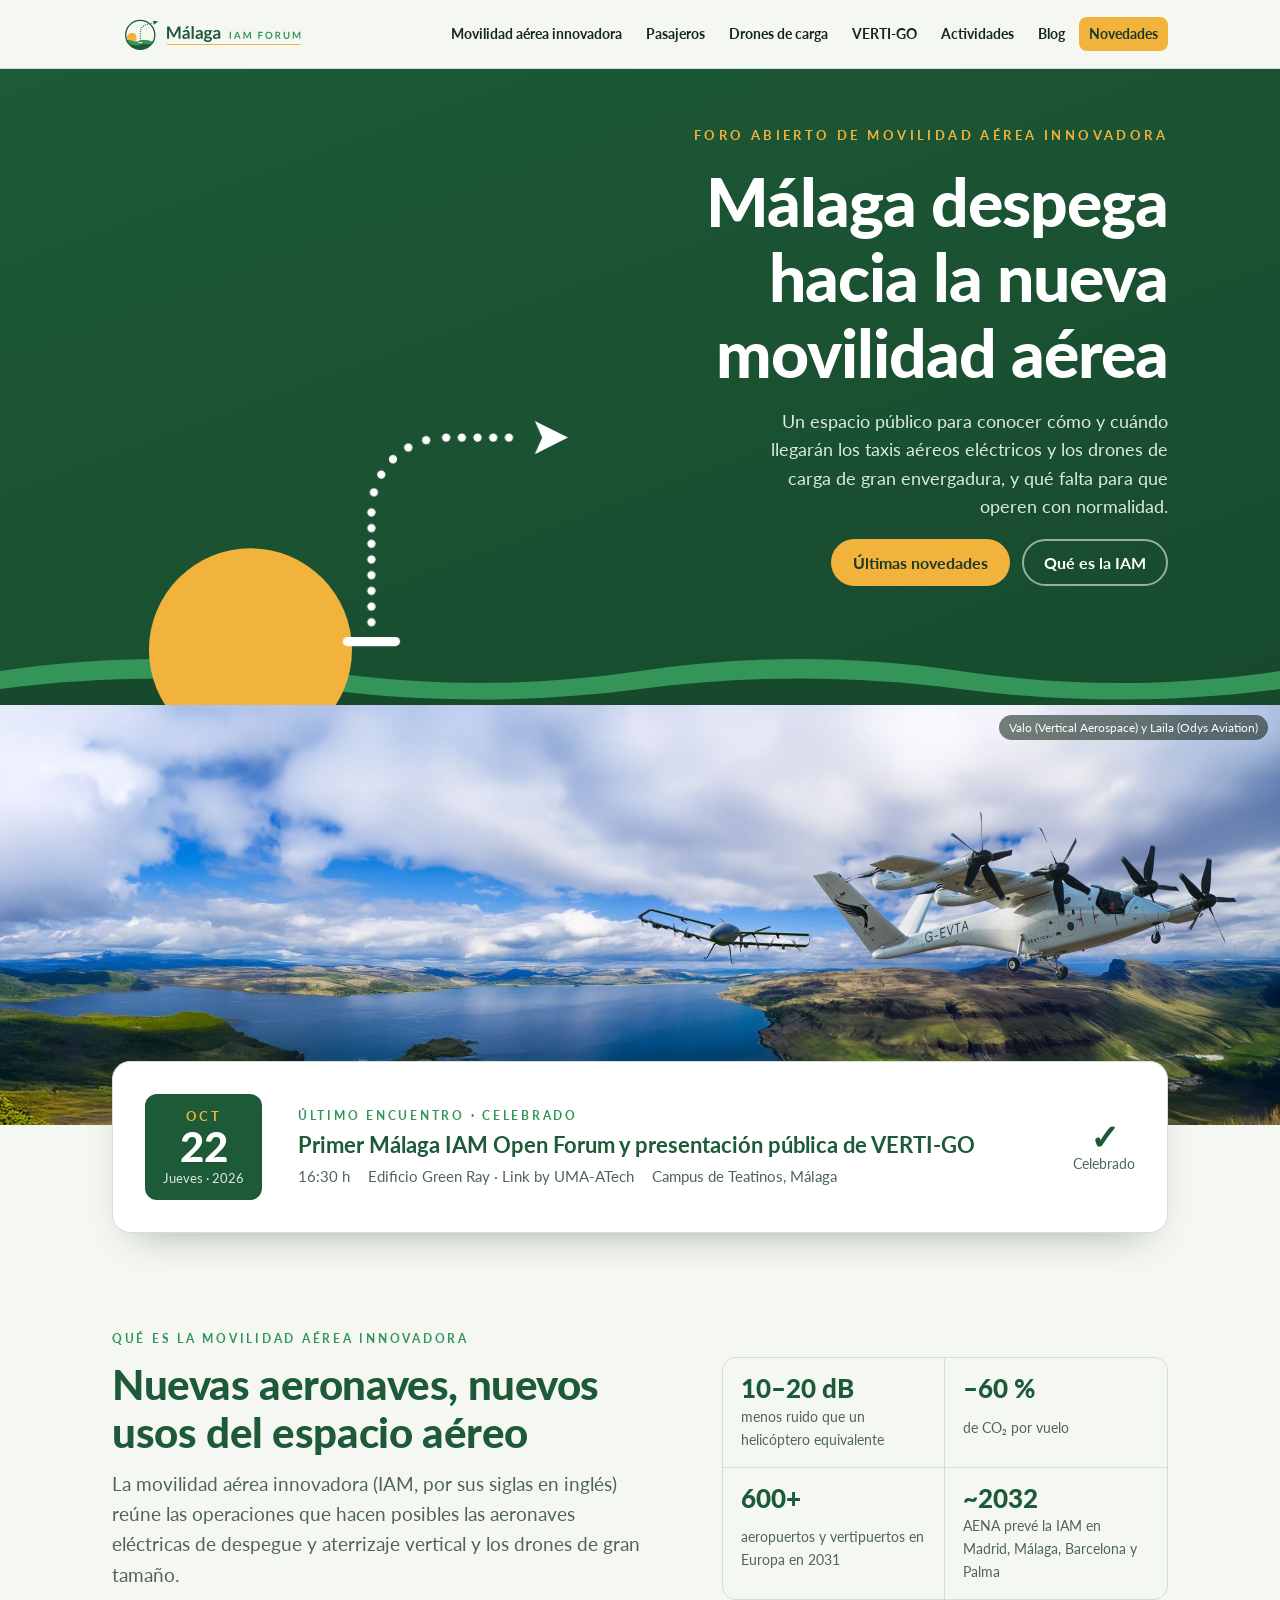
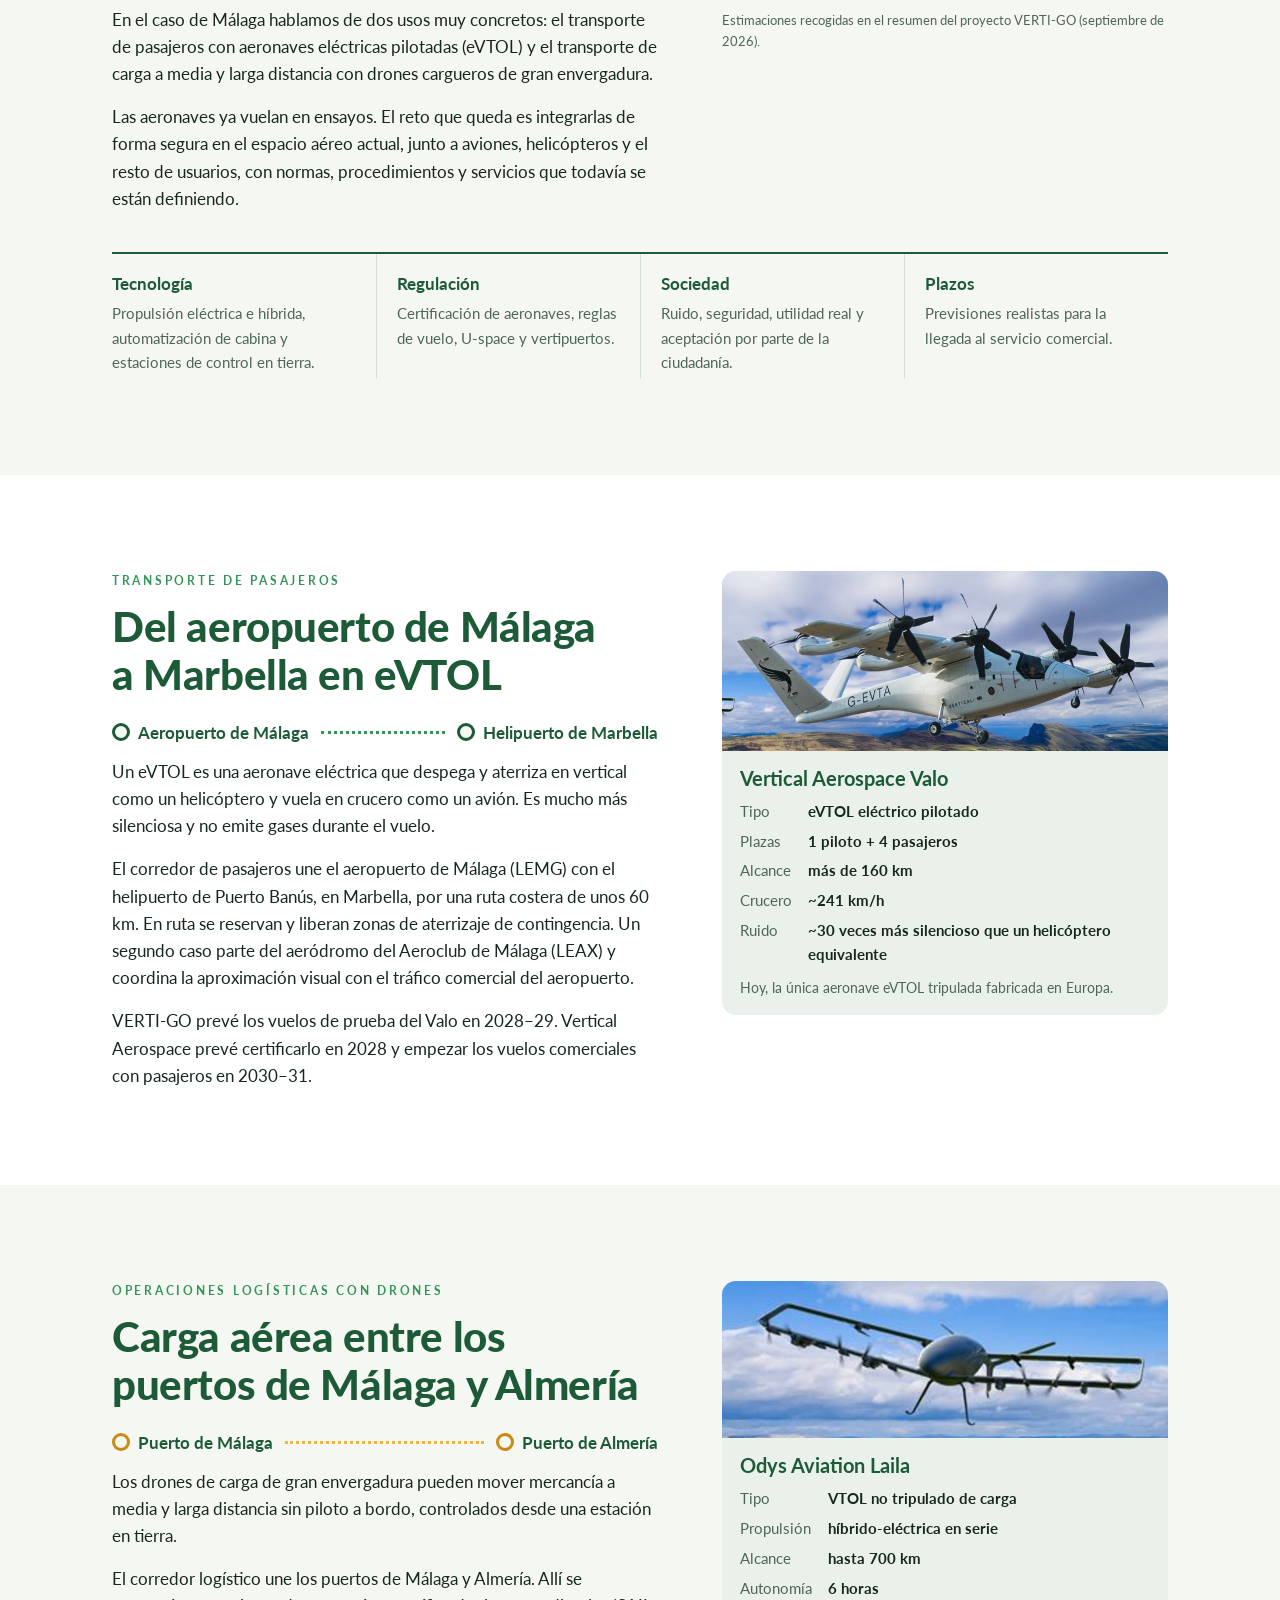
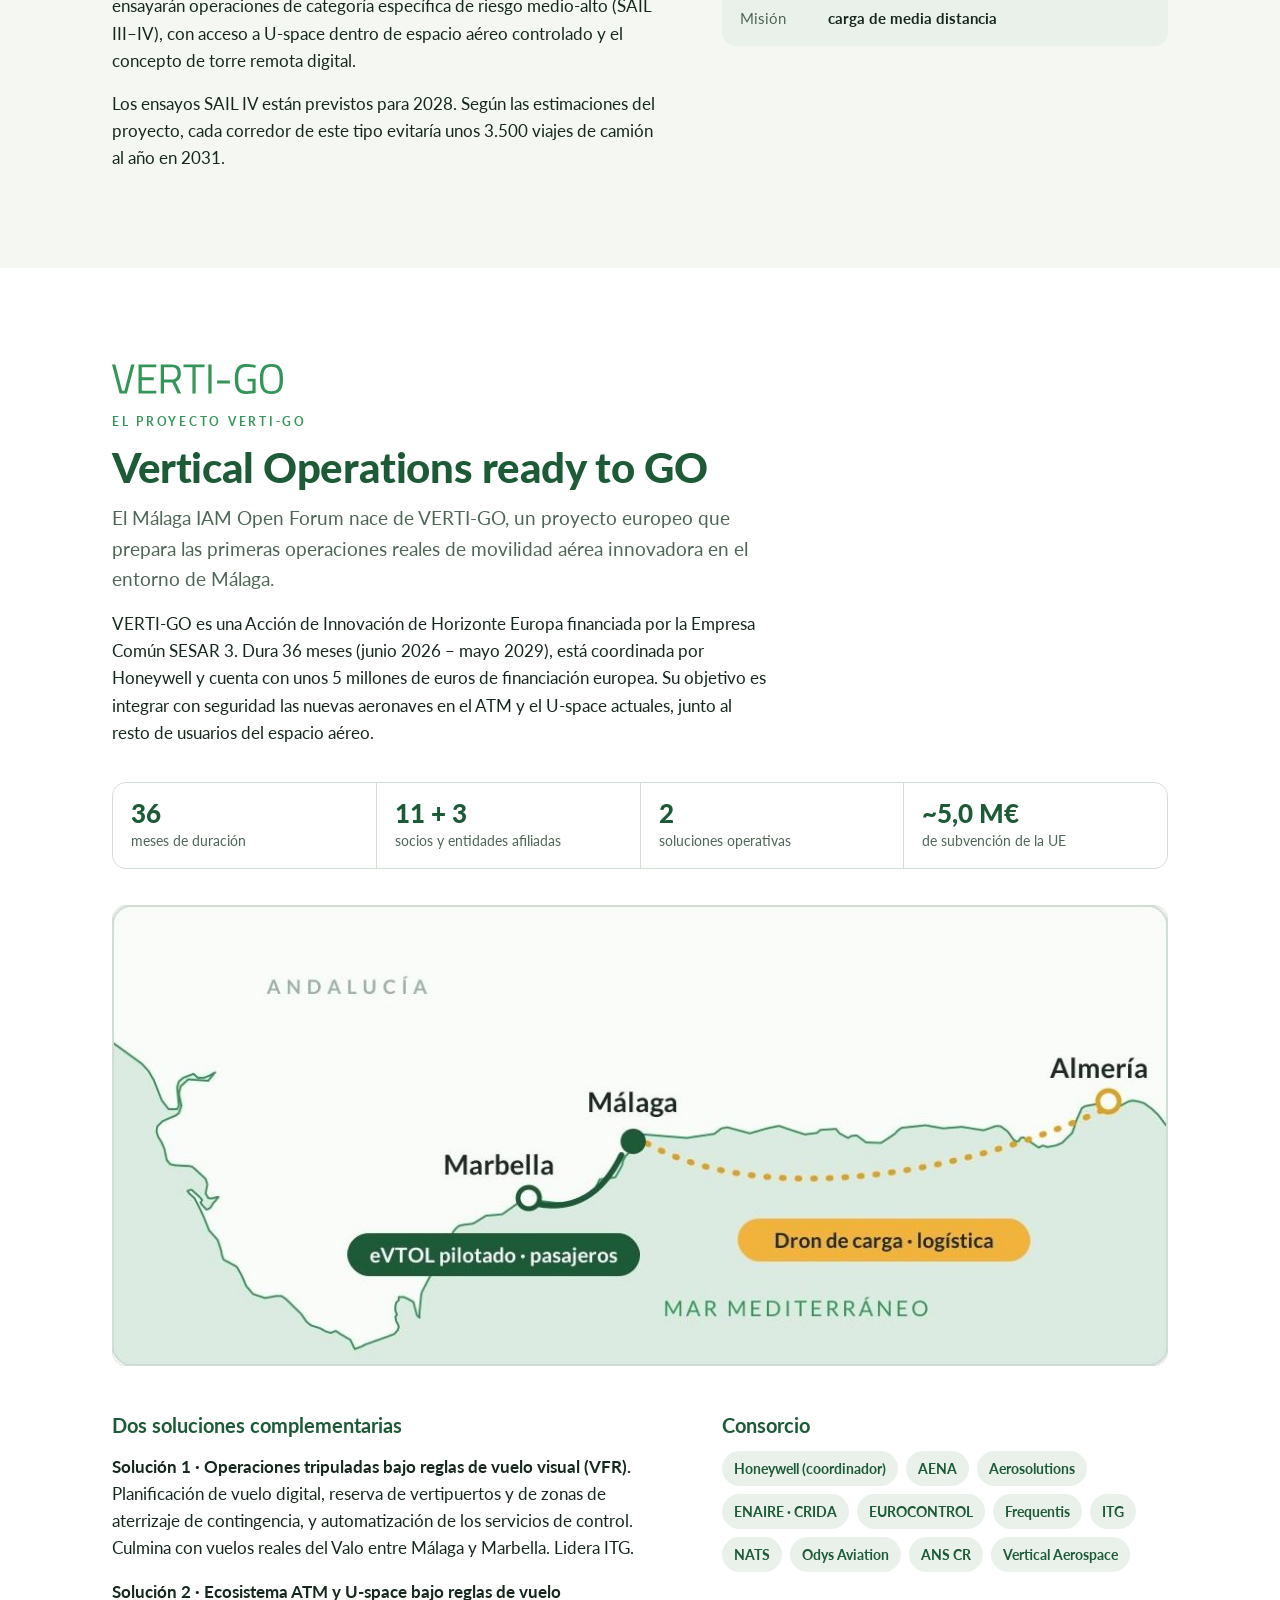
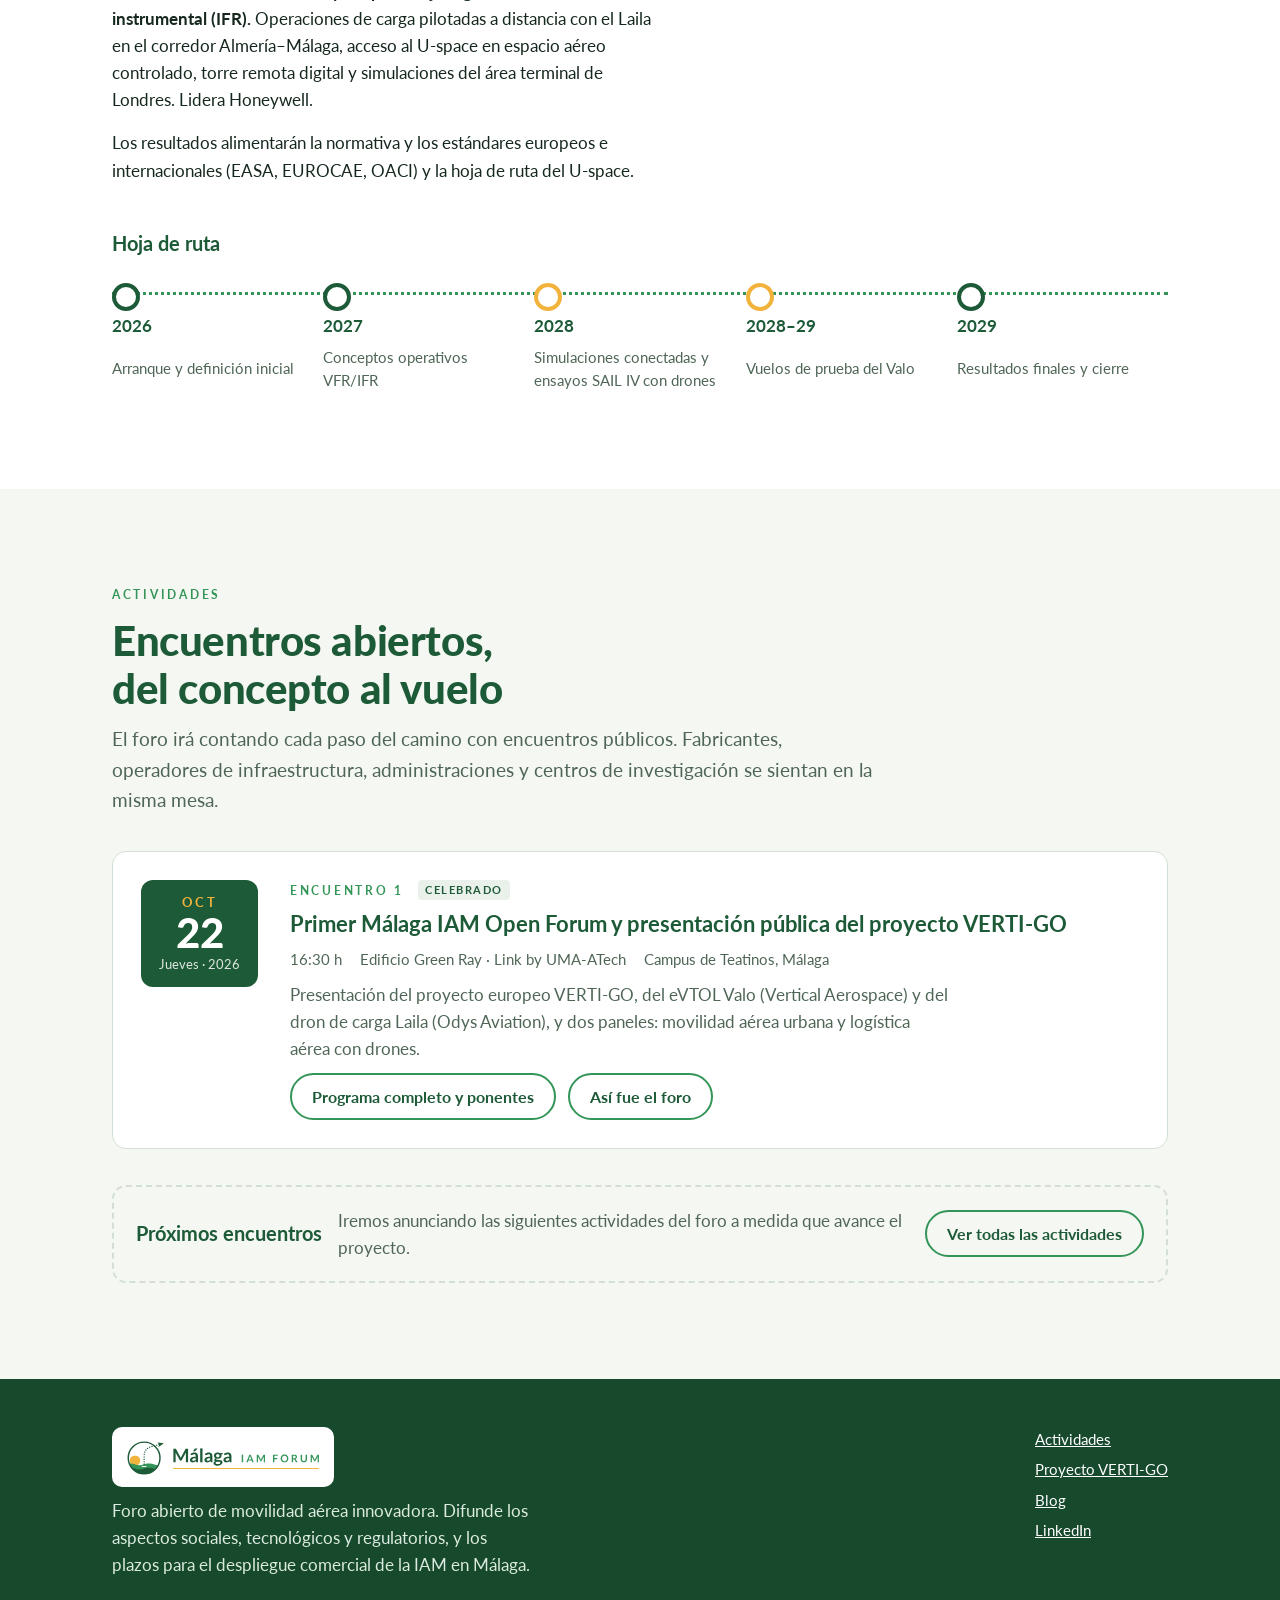
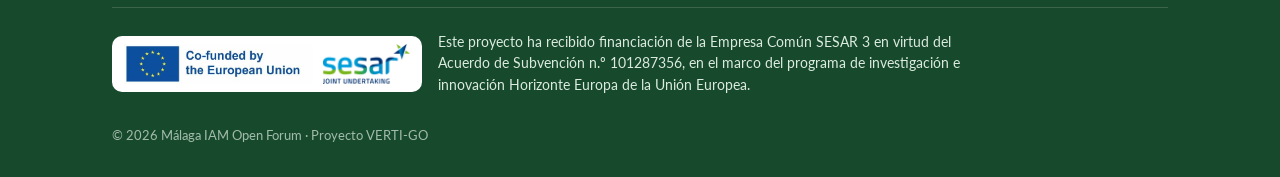
==== commit 8954e904: "Añadir página Actividades y resumir el bloque de la portada - Nueva página /actividades/ con el prog" ====
--- a/index.html
+++ b/index.html
@@ -31,7 +31,7 @@
       <a href="#pasajeros">Pasajeros</a>
       <a href="#logistica">Drones de carga</a>
       <a href="#verti-go">VERTI-GO</a>
-      <a href="#actividades">Actividades</a>
+      <a href="actividades/">Actividades</a>
       <a href="blog/">Blog</a>
       <a class="cta" href="blog/">Novedades</a>
     </nav>
@@ -232,44 +232,23 @@
         <p class="lead">El foro irá contando cada paso del camino con encuentros públicos. Fabricantes, operadores de infraestructura, administraciones y centros de investigación se sientan en la misma mesa.</p>
       </div>
 
-      <div class="event" id="evento-1">
-        <div>
-          <span class="eyebrow">Encuentro 1 · celebrado el jueves 22 de octubre de 2026</span>
-          <h3 style="font-size:1.6rem;margin:6px 0 20px">Presentación pública del proyecto VERTI-GO</h3>
-          <ol class="agenda">
-            <li><time>16:30</time><div><div class="t">Bienvenida y presentación del Málaga IAM Forum</div><div class="s">Alicia Izquierdo García · Concejala de Innovación, Ayuntamiento de Málaga</div><div class="s">Juan Carlos Rubio Romero · Vicerrector, Universidad de Málaga</div></div></li>
-            <li><time>16:40</time><div><div class="t">Presentación del proyecto europeo VERTI-GO</div><div class="s">Carmen González · ITG, coordinadora de la Solución 1 de VERTI-GO</div></div></li>
-            <li><time>16:50</time><div><div class="t">VALO, aeronave eléctrica pilotada de despegue y aterrizaje vertical</div><div class="s">Aspectos técnicos, plan de certificación y puesta en servicio · Martin Jakes, Head of Avionics, Vertical Aerospace</div></div></li>
-            <li><time>17:10</time><div><div class="t">LAILA, dron de carga</div><div class="s">Características, utilidad, plan de certificación y entrada en servicio · Patrick Buckles, Head of Aircraft Sales, Odys Aviation</div></div></li>
-            <li><time>17:30</time><div><div class="t"><span class="panel-tag">Panel</span>Movilidad aérea urbana</div><div class="s">Retos y previsiones para que los primeros «air taxi» con pasajeros lleguen a nuestras ciudades</div>
-              <ul><li class="mod">Modera: Antonio Mota Sandoval · AEROSOLUTIONS</li><li>Pablo López Loeches · AENA</li><li>José Ignacio Rodríguez Modroño · BLUENEST</li><li>Elisa Heras Sevilla · ACS-Iridium</li></ul></div></li>
-            <li><time>18:00</time><div><div class="t"><span class="panel-tag">Panel</span>Logística aérea con drones</div><div class="s">Barreras normativas y expectativas de las operaciones comerciales</div>
-              <ul><li class="mod">Modera: Antidio Viguria · CATEC</li><li>David González Campos · Torre de Málaga, ENAIRE</li><li>Eduardo Torres Pinilla · Ayuntamiento de Madrid</li><li>Víctor Gordo Arias · INECO</li></ul></div></li>
-            <li><time>18:30</time><div><div class="t">Conclusiones y cierre</div></div></li>
-          </ol>
-        </div>
-        <aside class="side">
-          <div class="box">
-            <h3>Ficha del encuentro</h3>
-            <div class="row"><small>Fecha</small><span class="num">Jueves, 22 de octubre de 2026</span></div>
-            <div class="row"><small>Hora</small><span class="num">16:30 h</span></div>
-            <div class="row"><small>Lugar</small><span>Edificio Green Ray · Link by UMA-ATech<br>Avda. Louis Pasteur, 47 · Campus de Teatinos · 29010 Málaga</span></div>
-            <div class="row"><small>Estado</small><span>Celebrado · entrada libre</span></div>
-            <div class="btns">
-              <a class="btn btn-sun" href="blog/#primer-malaga-iam-open-forum">Así fue el foro</a>
-            </div>
+      <div class="acts">
+        <article class="act-card" id="evento-1" aria-labelledby="ev1-t">
+          <div class="date-tile num"><div class="m">Oct</div><div class="d">22</div><div class="y">Jueves · 2026</div></div>
+          <div class="body">
+            <span class="eyebrow">Encuentro 1 <span class="status">Celebrado</span></span>
+            <h3 id="ev1-t">Primer Málaga IAM Open Forum y presentación pública del proyecto VERTI-GO</h3>
+            <div class="meta"><span class="num">16:30 h</span><span>Edificio Green Ray · Link by UMA-ATech</span><span>Campus de Teatinos, Málaga</span></div>
+            <p>Presentación del proyecto europeo VERTI-GO, del eVTOL Valo (Vertical Aerospace) y del dron de carga Laila (Odys Aviation), y dos paneles: movilidad aérea urbana y logística aérea con drones.</p>
+            <div class="btns"><a class="btn btn-line" href="actividades/#evento-1">Programa completo y ponentes</a><a class="btn btn-line" href="blog/#primer-malaga-iam-open-forum">Así fue el foro</a></div>
           </div>
-          <div class="box">
-            <h3>Acoge</h3>
-            <div class="host"><img src="img/uma-link.png" alt="Universidad de Málaga · Link by UMA-ATech"></div>
-          </div>
-        </aside>
+        </article>
       </div>
 
       <div class="soon">
         <h3>Próximos encuentros</h3>
-        <p>El primer encuentro ya se ha celebrado. Iremos anunciando aquí las siguientes actividades del foro a medida que avance el proyecto.</p>
-        <a class="btn btn-line" id="btn-linkedin-2" href="blog/">Síguenos en LinkedIn</a>
+        <p>Iremos anunciando las siguientes actividades del foro a medida que avance el proyecto.</p>
+        <a class="btn btn-line" href="actividades/">Ver todas las actividades</a>
       </div>
     </div>
   </section>
@@ -284,7 +263,7 @@
         <p>Foro abierto de movilidad aérea innovadora. Difunde los aspectos sociales, tecnológicos y regulatorios, y los plazos para el despliegue comercial de la IAM en Málaga.</p>
       </div>
       <nav class="foot-links" aria-label="Enlaces">
-        <a href="#actividades">Actividades</a>
+        <a href="actividades/">Actividades</a>
         <a href="#verti-go">Proyecto VERTI-GO</a>
         <a href="blog/">Blog</a>
         <a id="btn-linkedin" href="blog/">LinkedIn</a>
--- a/css/site.css
+++ b/css/site.css
@@ -206,6 +206,21 @@
 .host{display:flex;align-items:center;gap:12px;flex-wrap:wrap}
 .host img{height:56px;width:auto;background:#fff;border-radius:8px;padding:4px}
 
+/* activity summary cards (portada) */
+.acts{display:grid;gap:20px}
+.act-card{background:var(--surface);border:1px solid var(--line);border-radius:var(--radius);padding:clamp(18px,3vw,28px);display:grid;grid-template-columns:auto minmax(0,1fr);gap:clamp(16px,3vw,32px);align-items:start}
+.act-card .body{display:grid;gap:10px;min-width:0}
+.act-card h3{font-size:1.4rem}
+.act-card p{color:var(--muted);max-width:66ch}
+.status{display:inline-block;margin-left:8px;font-size:.7rem;letter-spacing:.14em;background:var(--surface-2);color:var(--heading);border-radius:4px;padding:1px 7px;vertical-align:1px}
+@media (max-width:560px){.act-card{grid-template-columns:1fr}}
+
+/* ---------- actividades (página /actividades/) ---------- */
+.acts-full{display:grid;gap:clamp(28px,4vw,44px);padding-bottom:clamp(48px,7vw,88px)}
+.act-detail{scroll-margin-top:90px}
+.act-title{font-size:clamp(1.4rem,2.6vw,1.8rem);margin:6px 0 20px}
+.acts-full .soon{margin-top:0}
+
 /* ---------- blog (página /blog/) ---------- */
 .page-head{padding-block:clamp(40px,6vw,72px) clamp(20px,3vw,32px);display:grid;gap:10px}
 .page-head h1{font-size:clamp(2rem,4.4vw,3rem);font-weight:900;color:var(--heading);letter-spacing:-.01em}
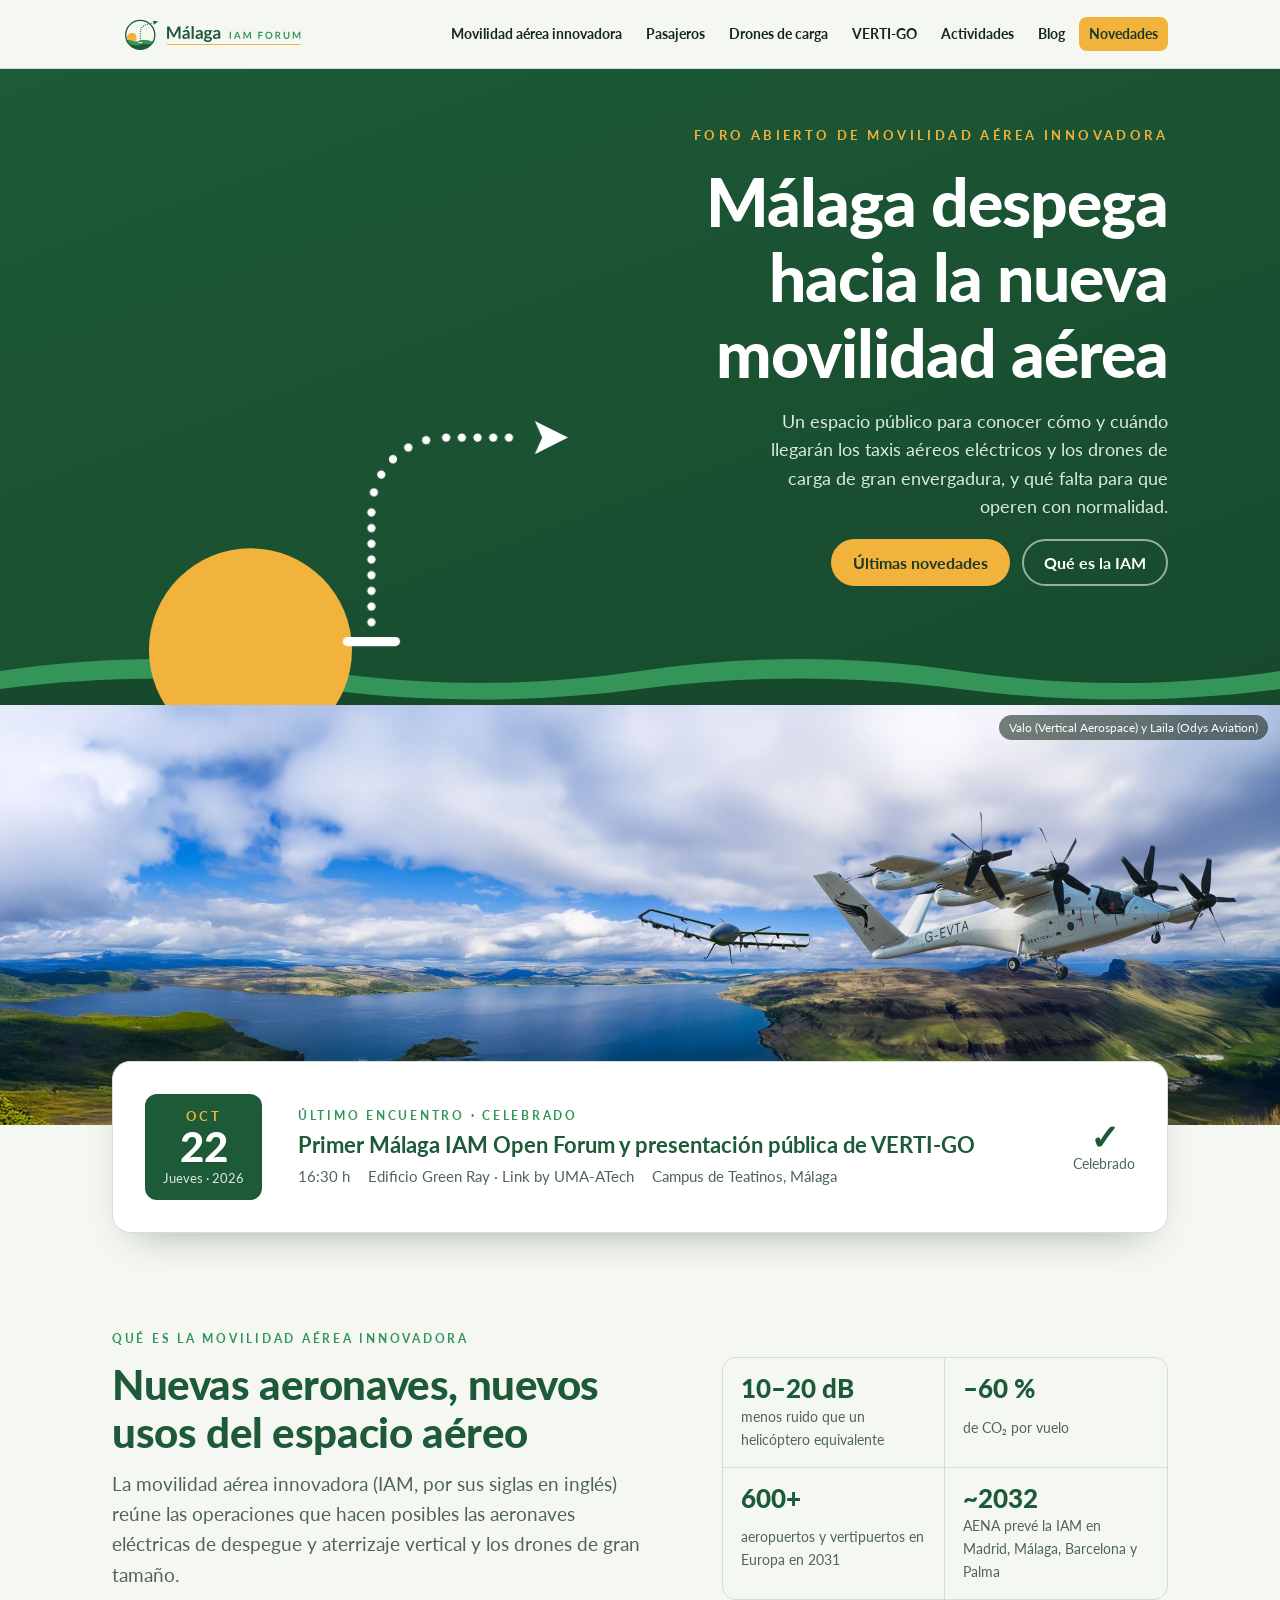
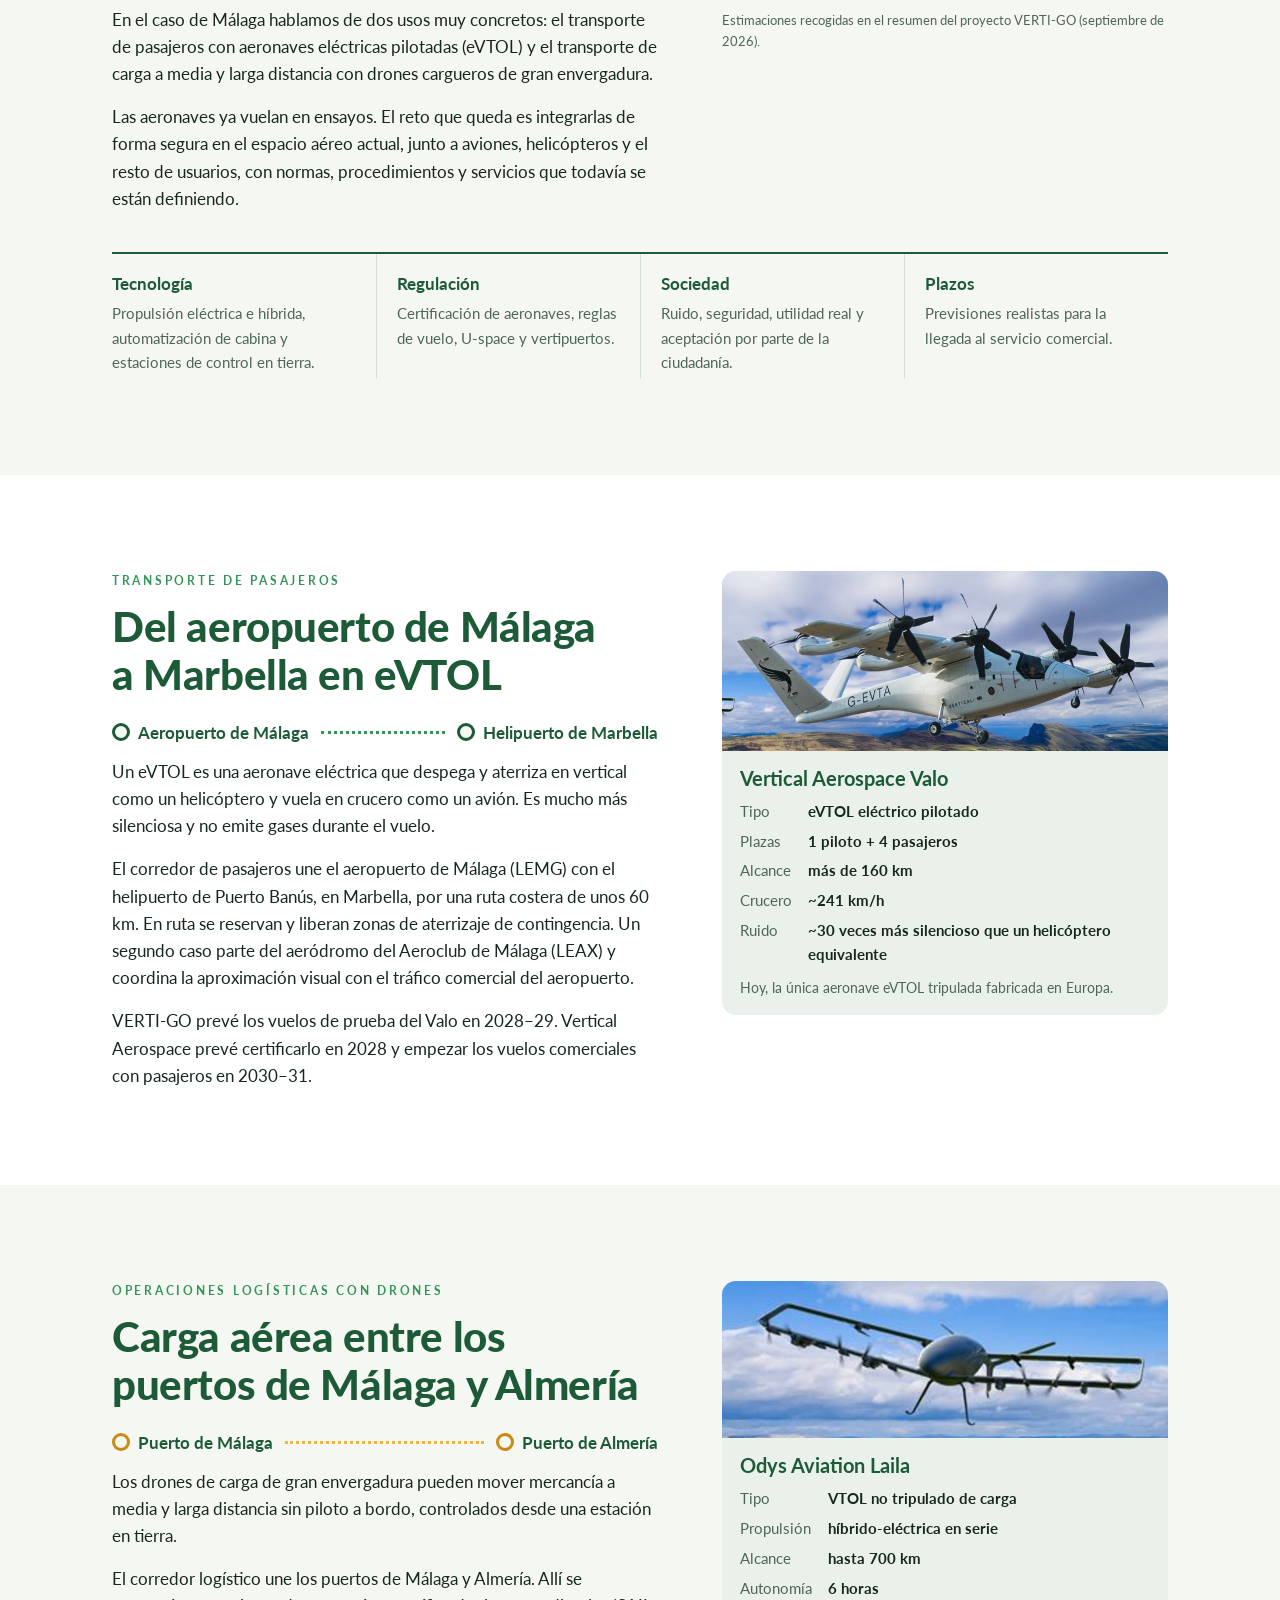
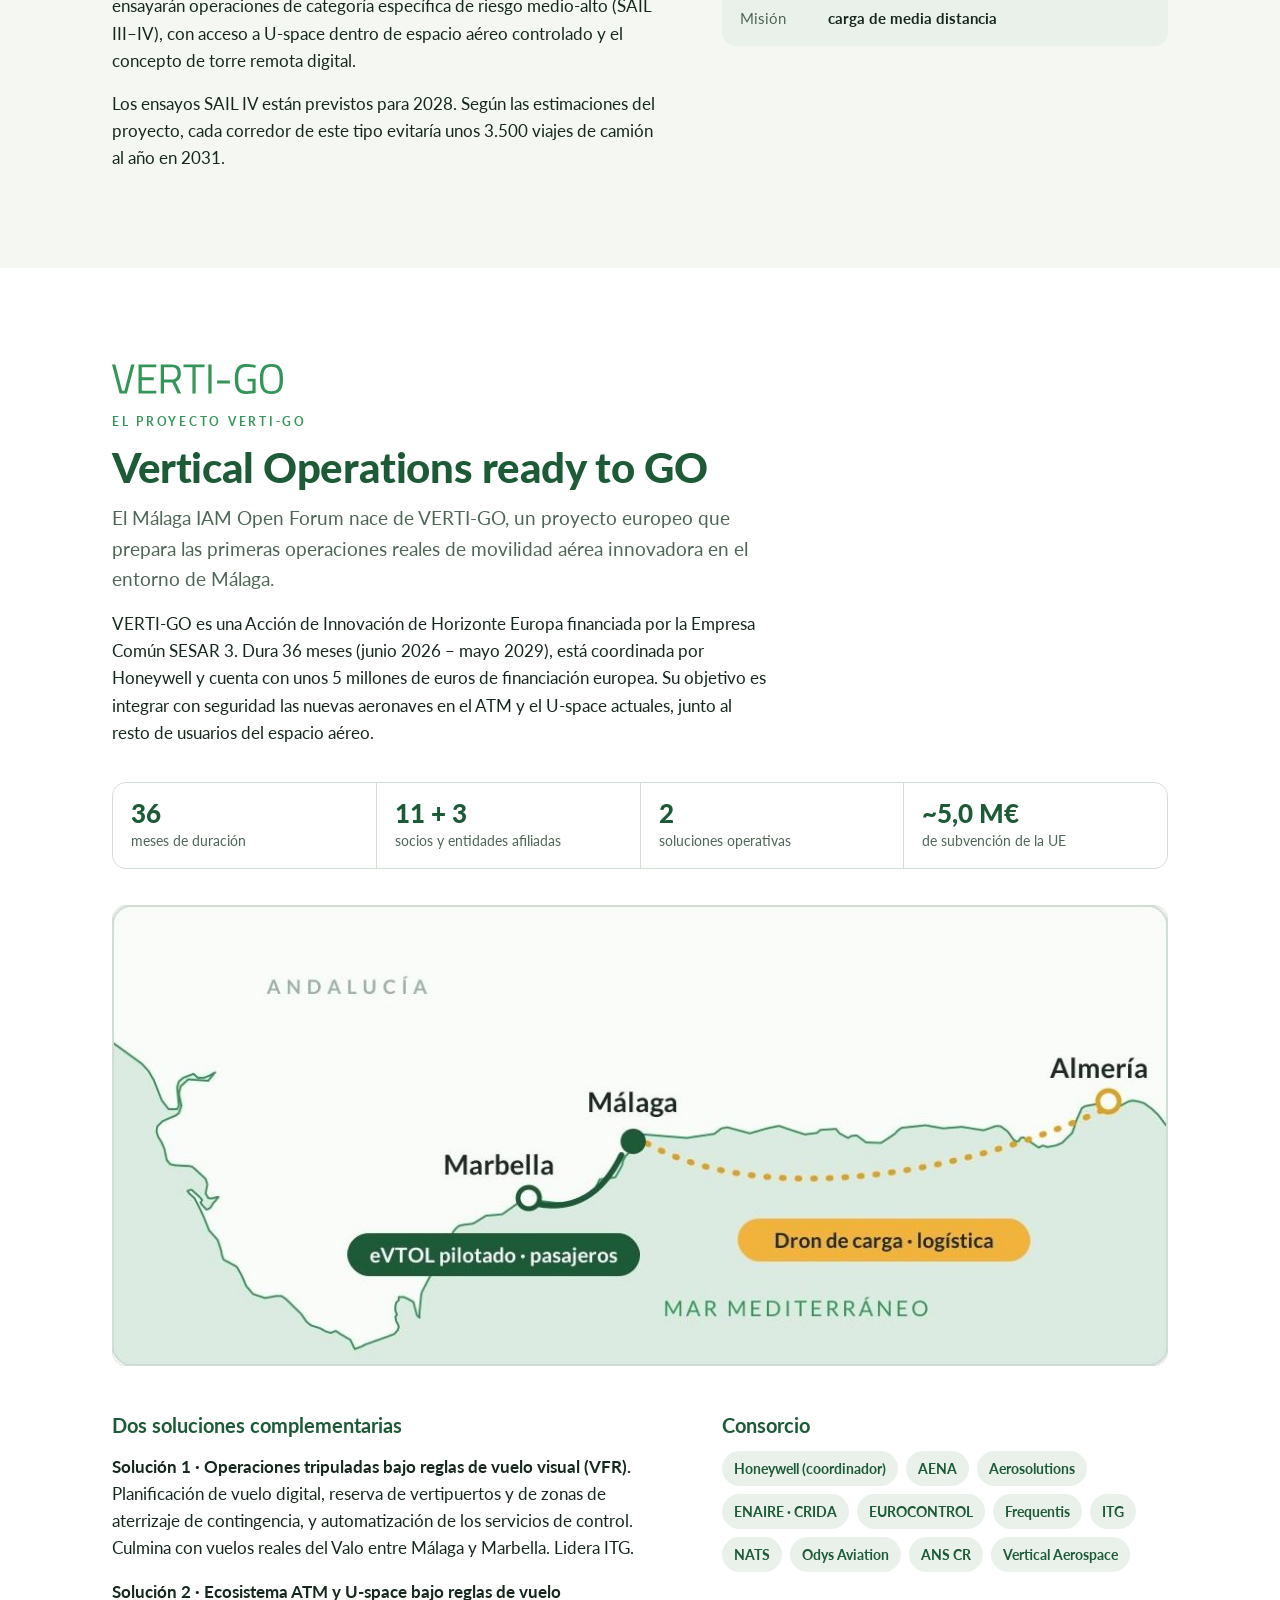
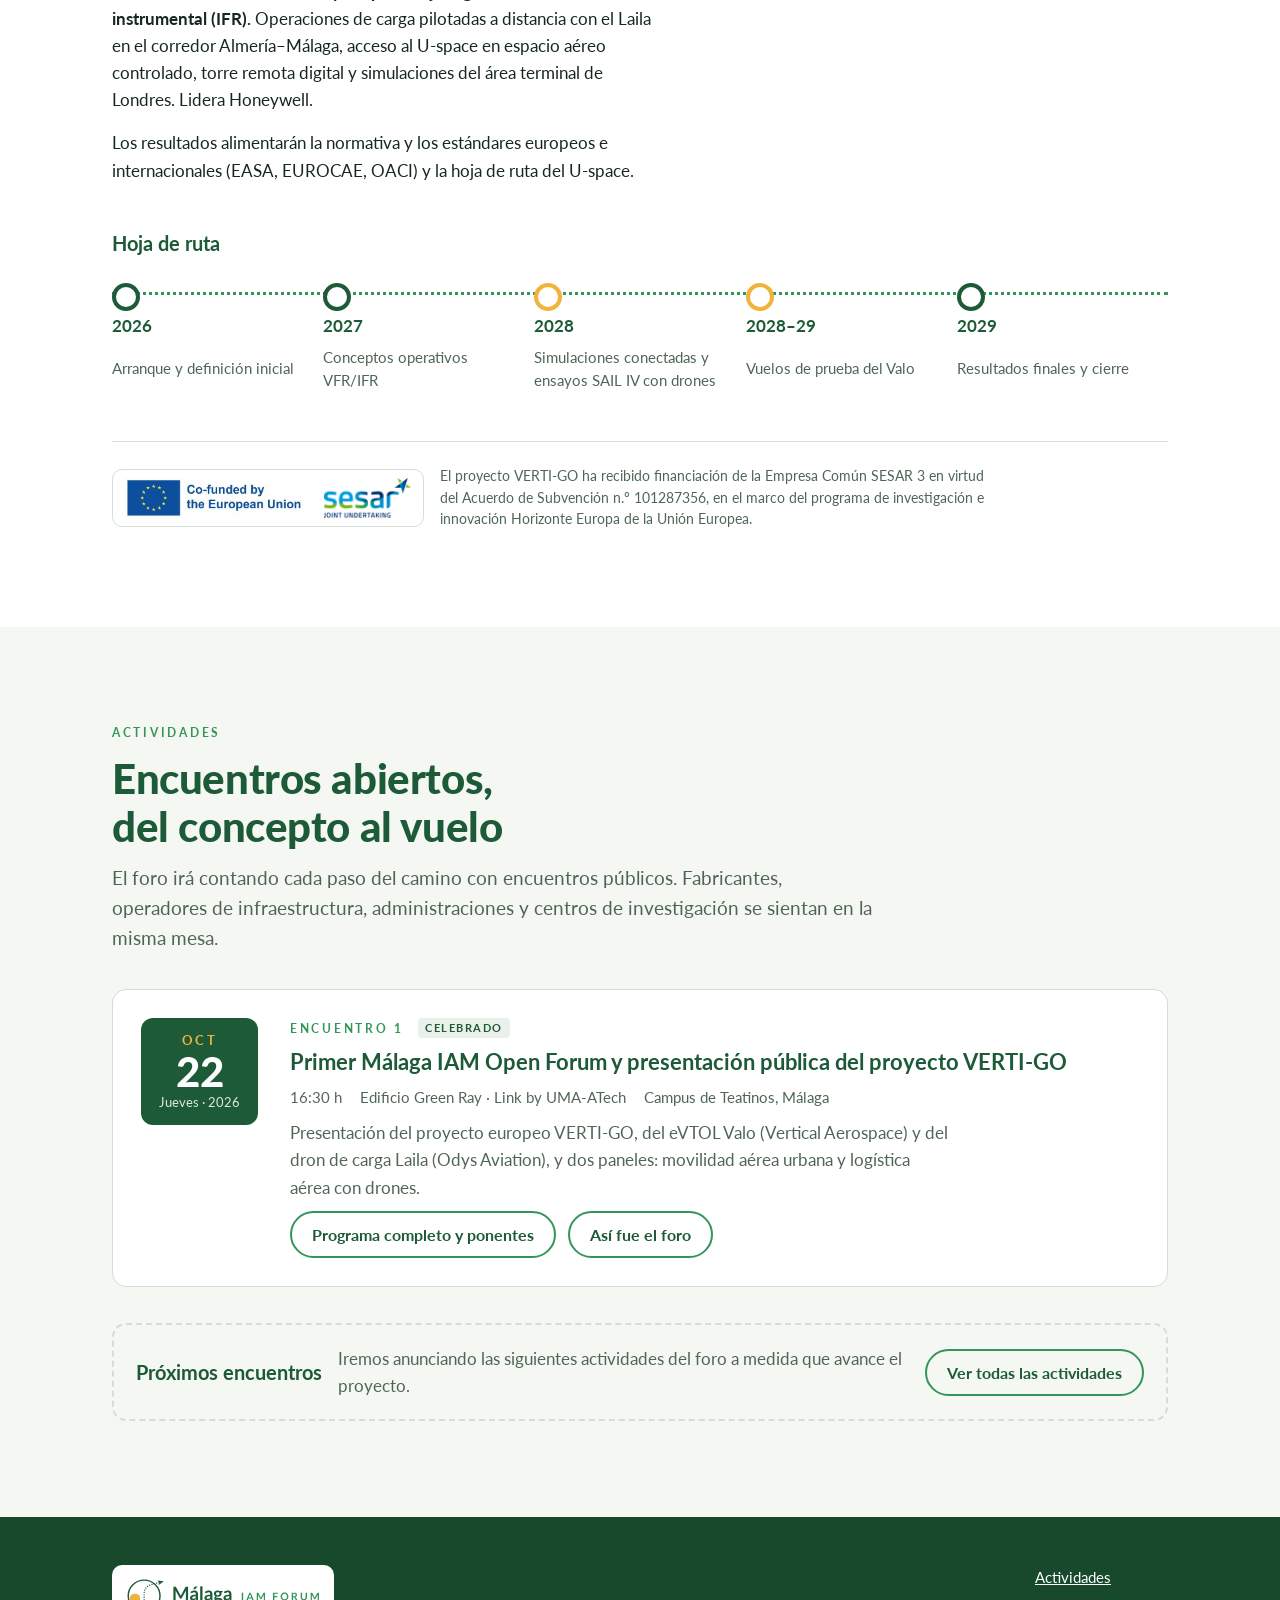
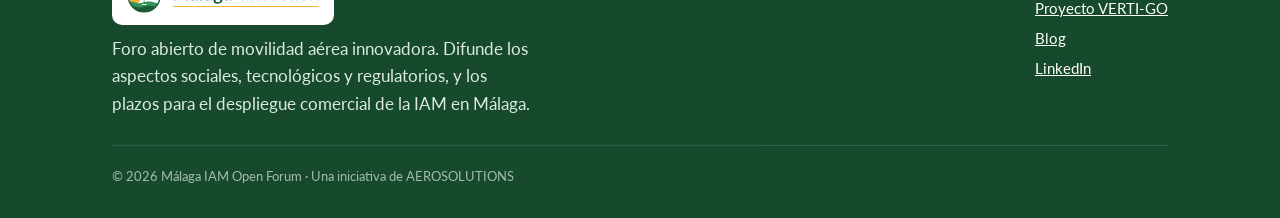
==== commit f29bd349: "Mover la financiación UE al bloque VERTI-GO de la portada El Málaga IAM Open Forum es una iniciativa" ====
--- a/index.html
+++ b/index.html
@@ -220,6 +220,11 @@
         <div class="stage fly"><b class="num">2028–29</b><span>Vuelos de prueba del Valo</span></div>
         <div class="stage"><b class="num">2029</b><span>Resultados finales y cierre</span></div>
       </div>
+
+      <div class="funding">
+        <div class="logos"><img src="img/eu.jpg" alt="Cofinanciado por la Unión Europea"><img src="img/sesar.png" alt="SESAR Joint Undertaking"></div>
+        <p>El proyecto VERTI-GO ha recibido financiación de la Empresa Común SESAR 3 en virtud del Acuerdo de Subvención n.º 101287356, en el marco del programa de investigación e innovación Horizonte Europa de la Unión Europea.</p>
+      </div>
     </div>
   </section>
 
@@ -269,11 +274,7 @@
         <a id="btn-linkedin" href="blog/">LinkedIn</a>
       </nav>
     </div>
-    <div class="funding">
-      <div class="logos"><img src="img/eu.jpg" alt="Cofinanciado por la Unión Europea"><img src="img/sesar.png" alt="SESAR Joint Undertaking"></div>
-      <p>Este proyecto ha recibido financiación de la Empresa Común SESAR 3 en virtud del Acuerdo de Subvención n.º 101287356, en el marco del programa de investigación e innovación Horizonte Europa de la Unión Europea.</p>
-    </div>
-    <p class="copy">© 2026 Málaga IAM Open Forum · Proyecto VERTI-GO</p>
+    <p class="copy">© 2026 Málaga IAM Open Forum · Una iniciativa de AEROSOLUTIONS</p>
   </div>
 </footer>
 
--- a/css/site.css
+++ b/css/site.css
@@ -175,6 +175,11 @@
   .stage{padding-top:0}
   .stage::before{left:-32px}
 }
+/* financiación UE: solo cubre el proyecto VERTI-GO (va en su bloque, bajo la hoja de ruta) */
+.funding{display:flex;gap:16px;align-items:center;flex-wrap:wrap;border-top:1px solid var(--line);margin-top:48px;padding-top:24px}
+.funding .logos{display:flex;gap:10px;align-items:center;background:#fff;border:1px solid var(--line);border-radius:10px;padding:8px 12px}
+.funding .logos img{height:40px;width:auto;display:block}
+.funding p{font-size:.85rem;color:var(--muted);max-width:70ch;flex:1;min-width:240px}
 .partners{display:flex;flex-wrap:wrap;gap:8px;margin-top:14px}
 .partners li{list-style:none;font-size:.9rem;font-weight:700;padding:6px 12px;border-radius:999px;background:var(--surface-2);color:var(--heading)}
 .partners{padding:0;margin-bottom:0}
@@ -249,10 +254,7 @@
 .foot-brand .chip img{height:48px;width:auto;display:block}
 footer a{color:#fff}
 .foot-links{display:grid;gap:6px;font-size:.95rem}
-.funding{display:flex;gap:16px;align-items:center;flex-wrap:wrap;border-top:1px solid rgba(255,255,255,.15);padding-top:24px}
-.funding .logos{display:flex;gap:10px;align-items:center;background:#fff;border-radius:10px;padding:8px 12px}
-.funding .logos img{height:40px;width:auto;display:block}
-.funding p{font-size:.85rem;max-width:70ch;flex:1;min-width:240px}
+.copy{border-top:1px solid rgba(255,255,255,.15);padding-top:20px}
 .copy{font-size:.8rem;opacity:.7}
 @media (max-width:560px){.next-card{grid-template-columns:1fr}.date-tile{display:flex;gap:10px;align-items:baseline;justify-content:center;width:max-content}.date-tile .d{font-size:1.8rem}}
 .entry figure .thumbs{display:grid;grid-template-columns:1fr 1fr;gap:10px;margin-top:10px}
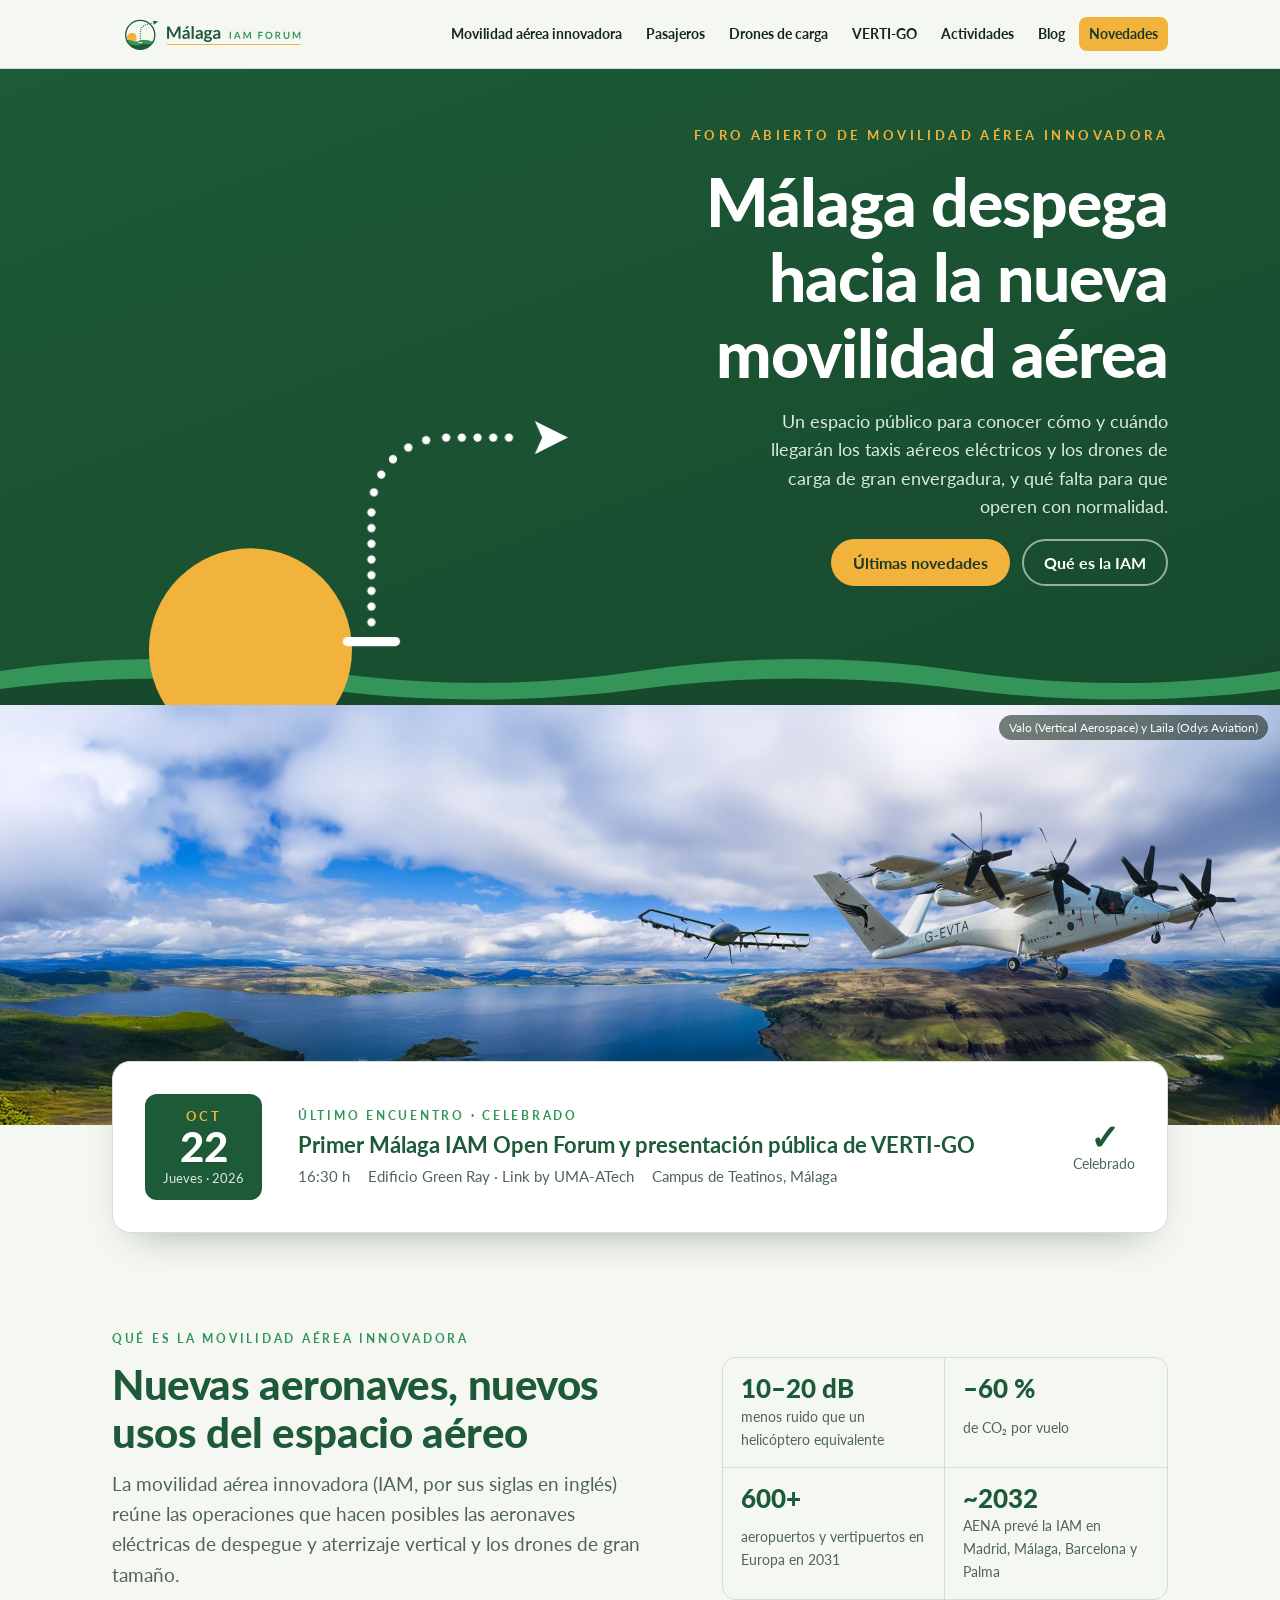
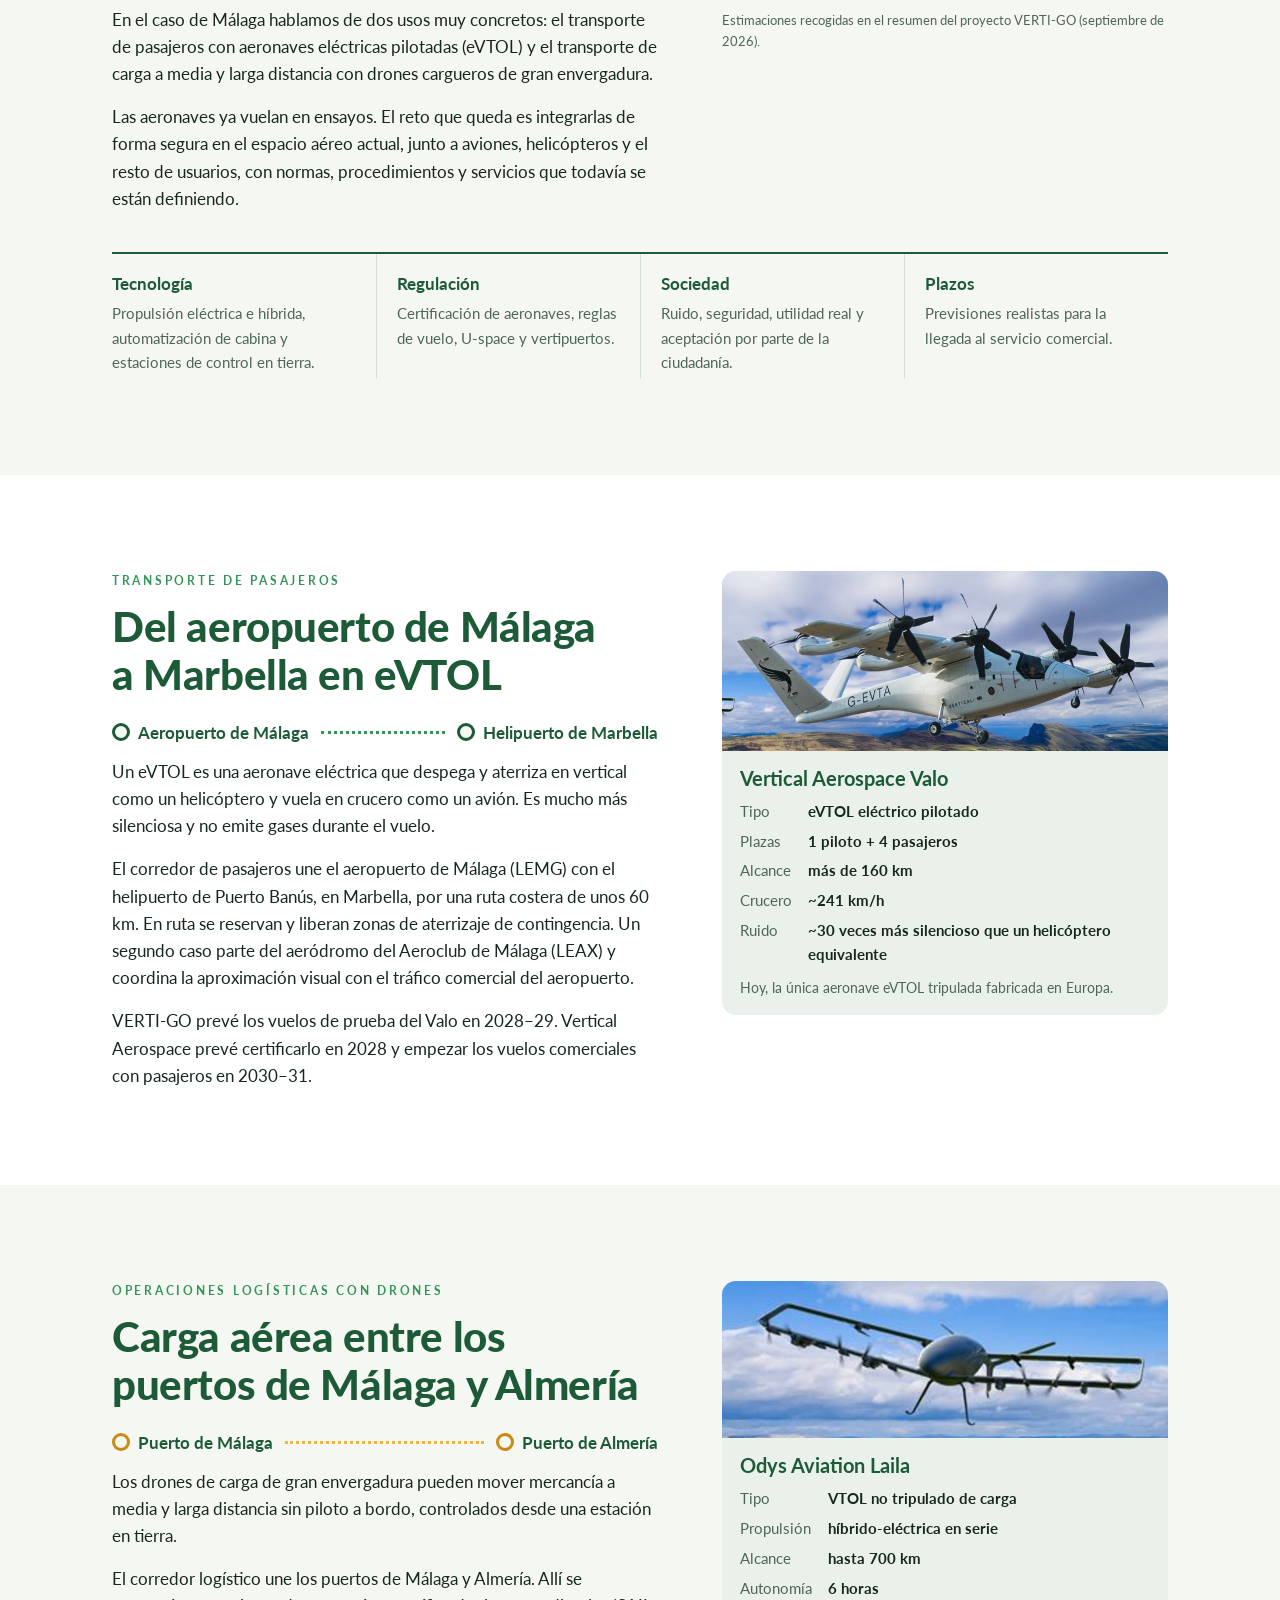
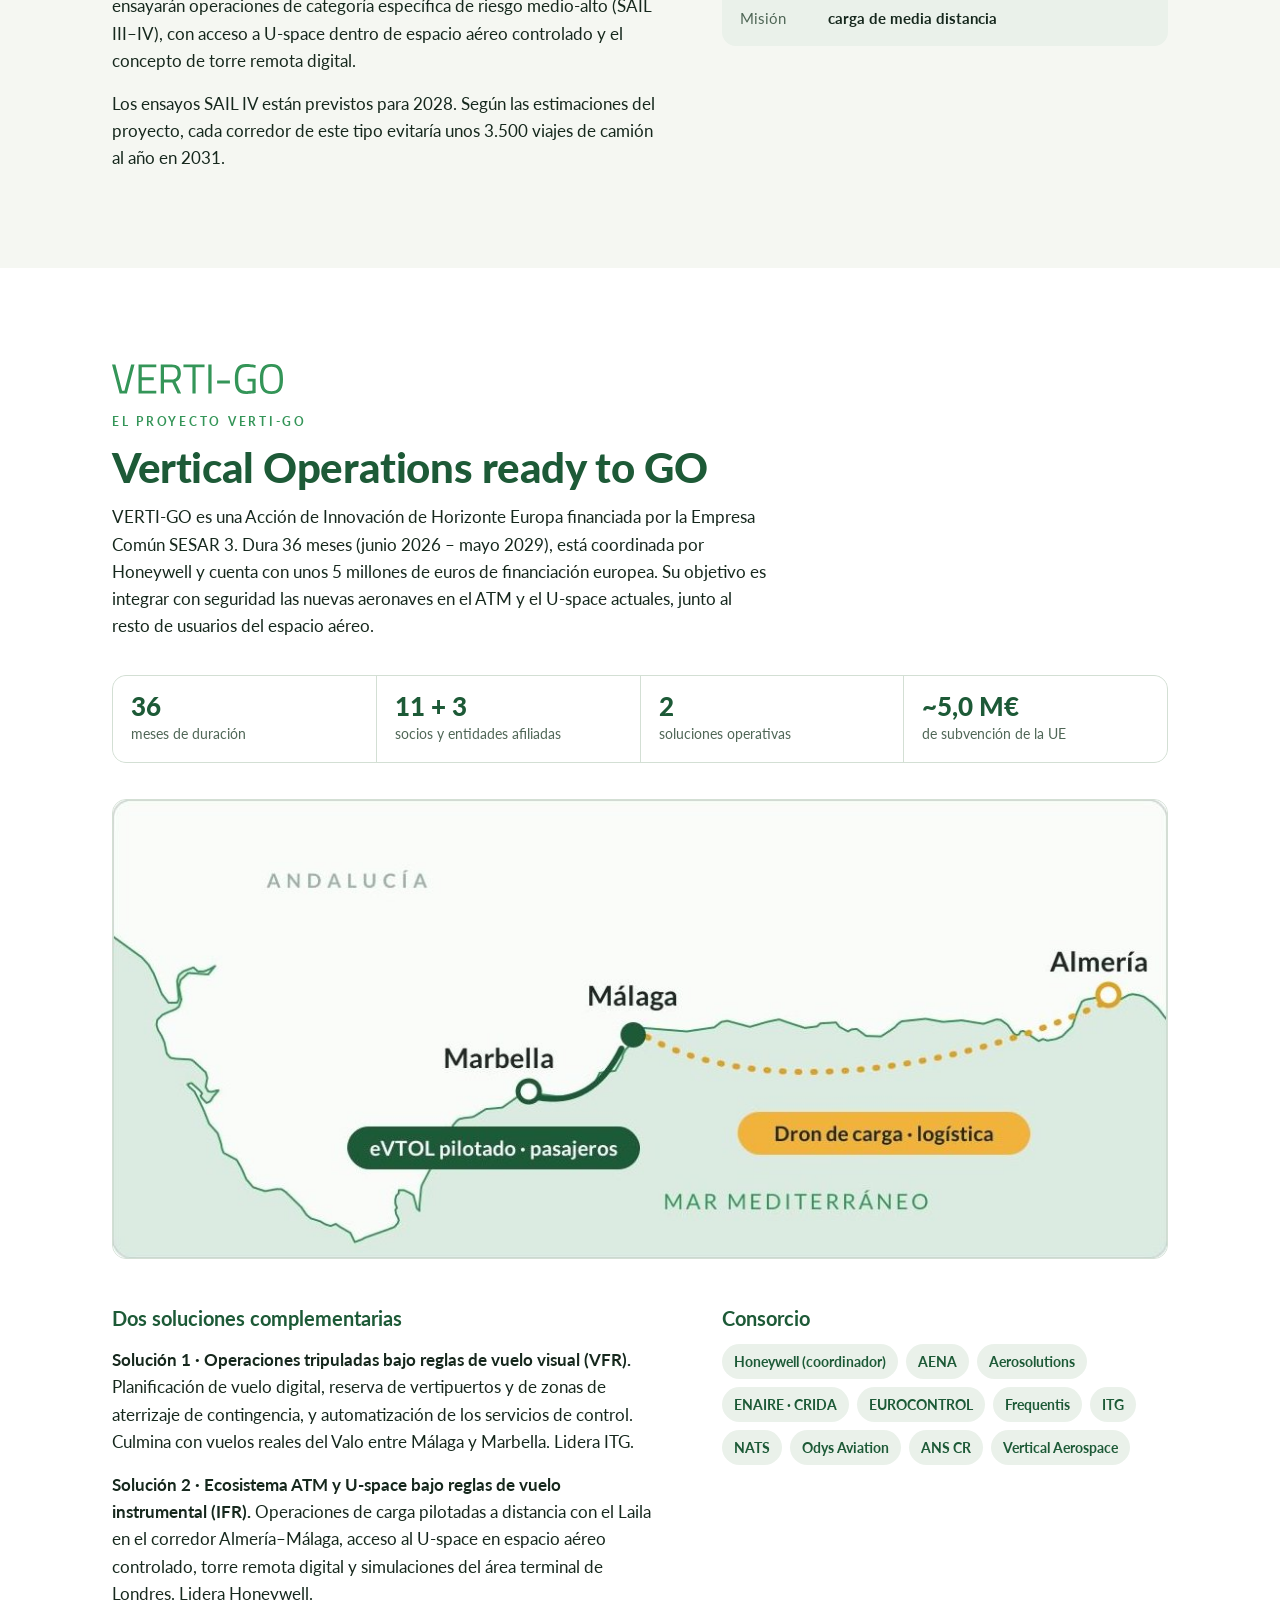
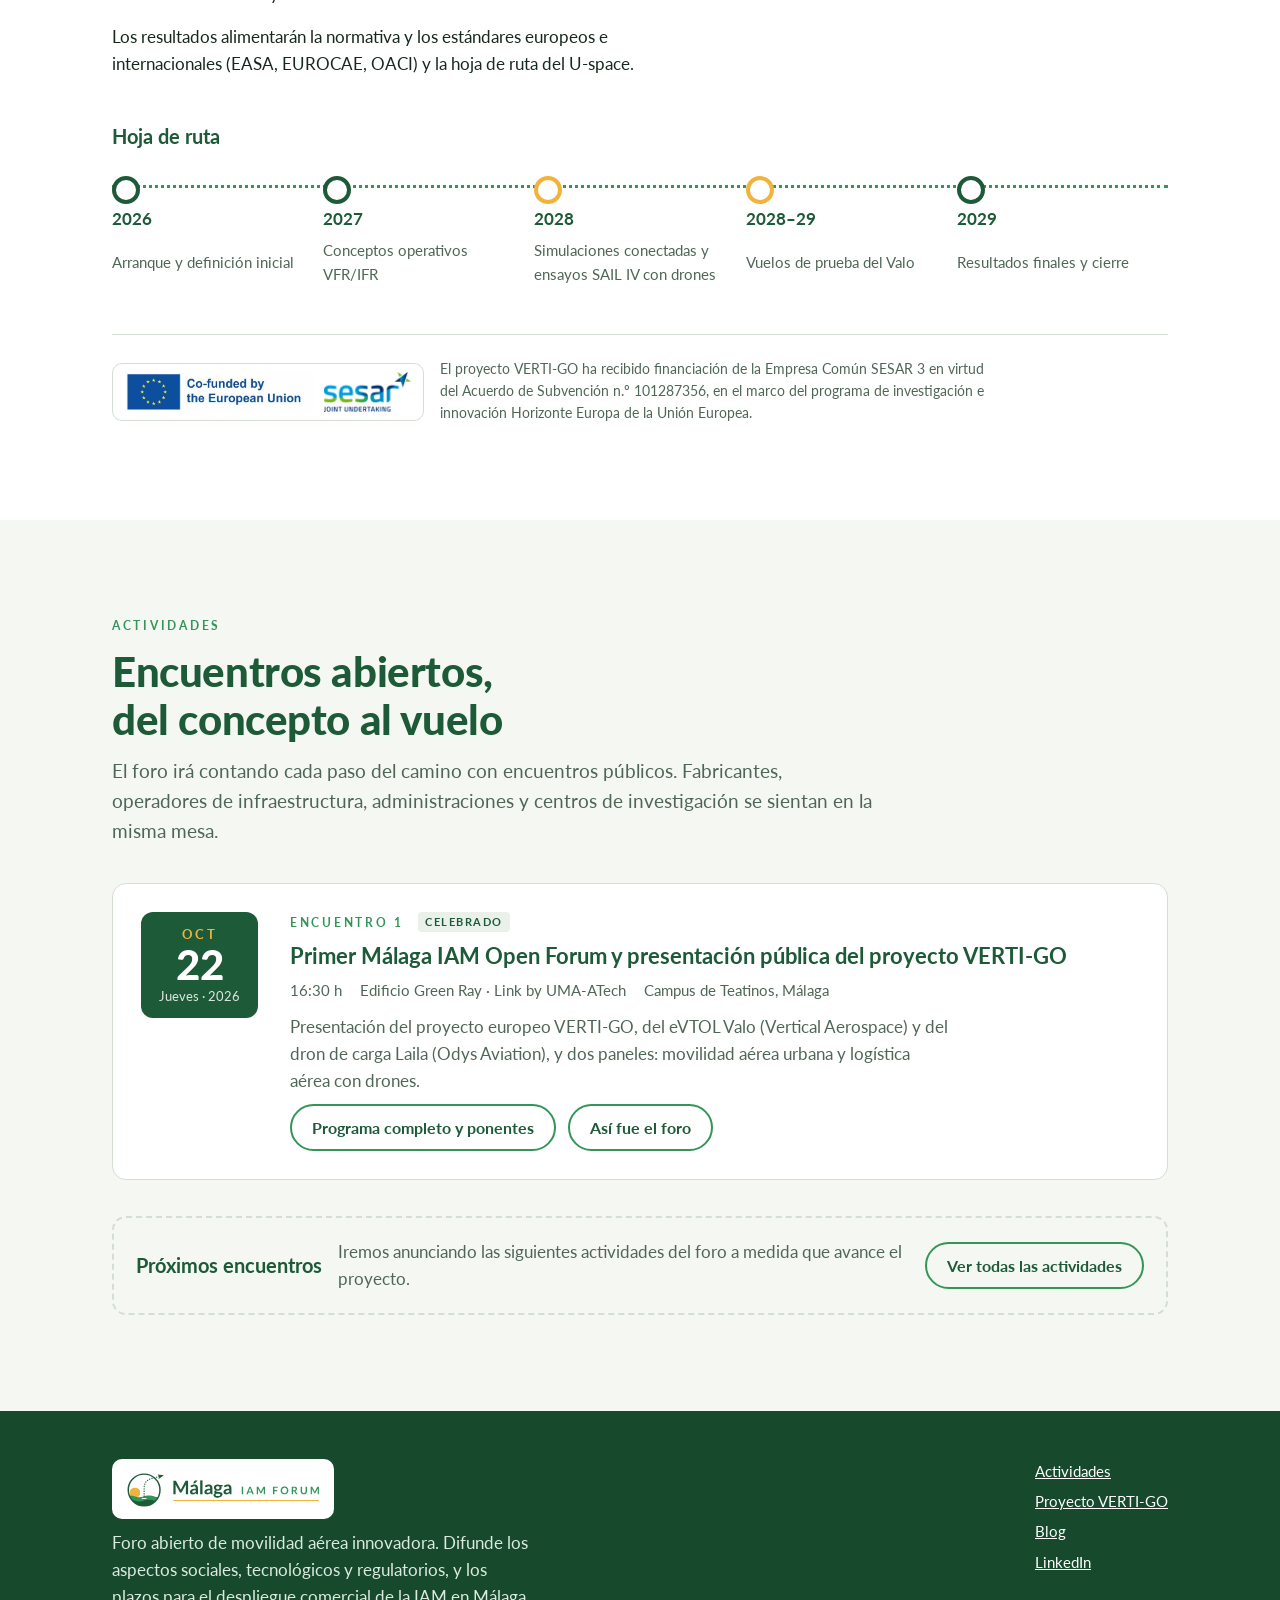
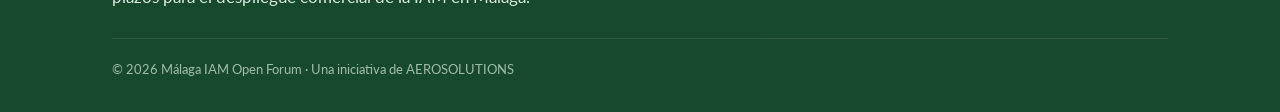
==== commit c6993efe: "Portada: quitar la frase «El Málaga IAM Open Forum nace de VERTI-GO» El foro es una iniciativa paral" ====
--- a/index.html
+++ b/index.html
@@ -183,7 +183,6 @@
         <span class="eyebrow">El proyecto VERTI-GO</span>
         <h2 id="vg-t">Vertical Operations ready to GO</h2>
         <div class="prose">
-          <p class="lead">El Málaga IAM Open Forum nace de VERTI-GO, un proyecto europeo que prepara las primeras operaciones reales de movilidad aérea innovadora en el entorno de Málaga.</p>
           <p>VERTI-GO es una Acción de Innovación de Horizonte Europa financiada por la Empresa Común SESAR 3. Dura 36 meses (junio 2026 – mayo 2029), está coordinada por Honeywell y cuenta con unos 5 millones de euros de financiación europea. Su objetivo es integrar con seguridad las nuevas aeronaves en el ATM y el U-space actuales, junto al resto de usuarios del espacio aéreo.</p>
         </div>
       </div>
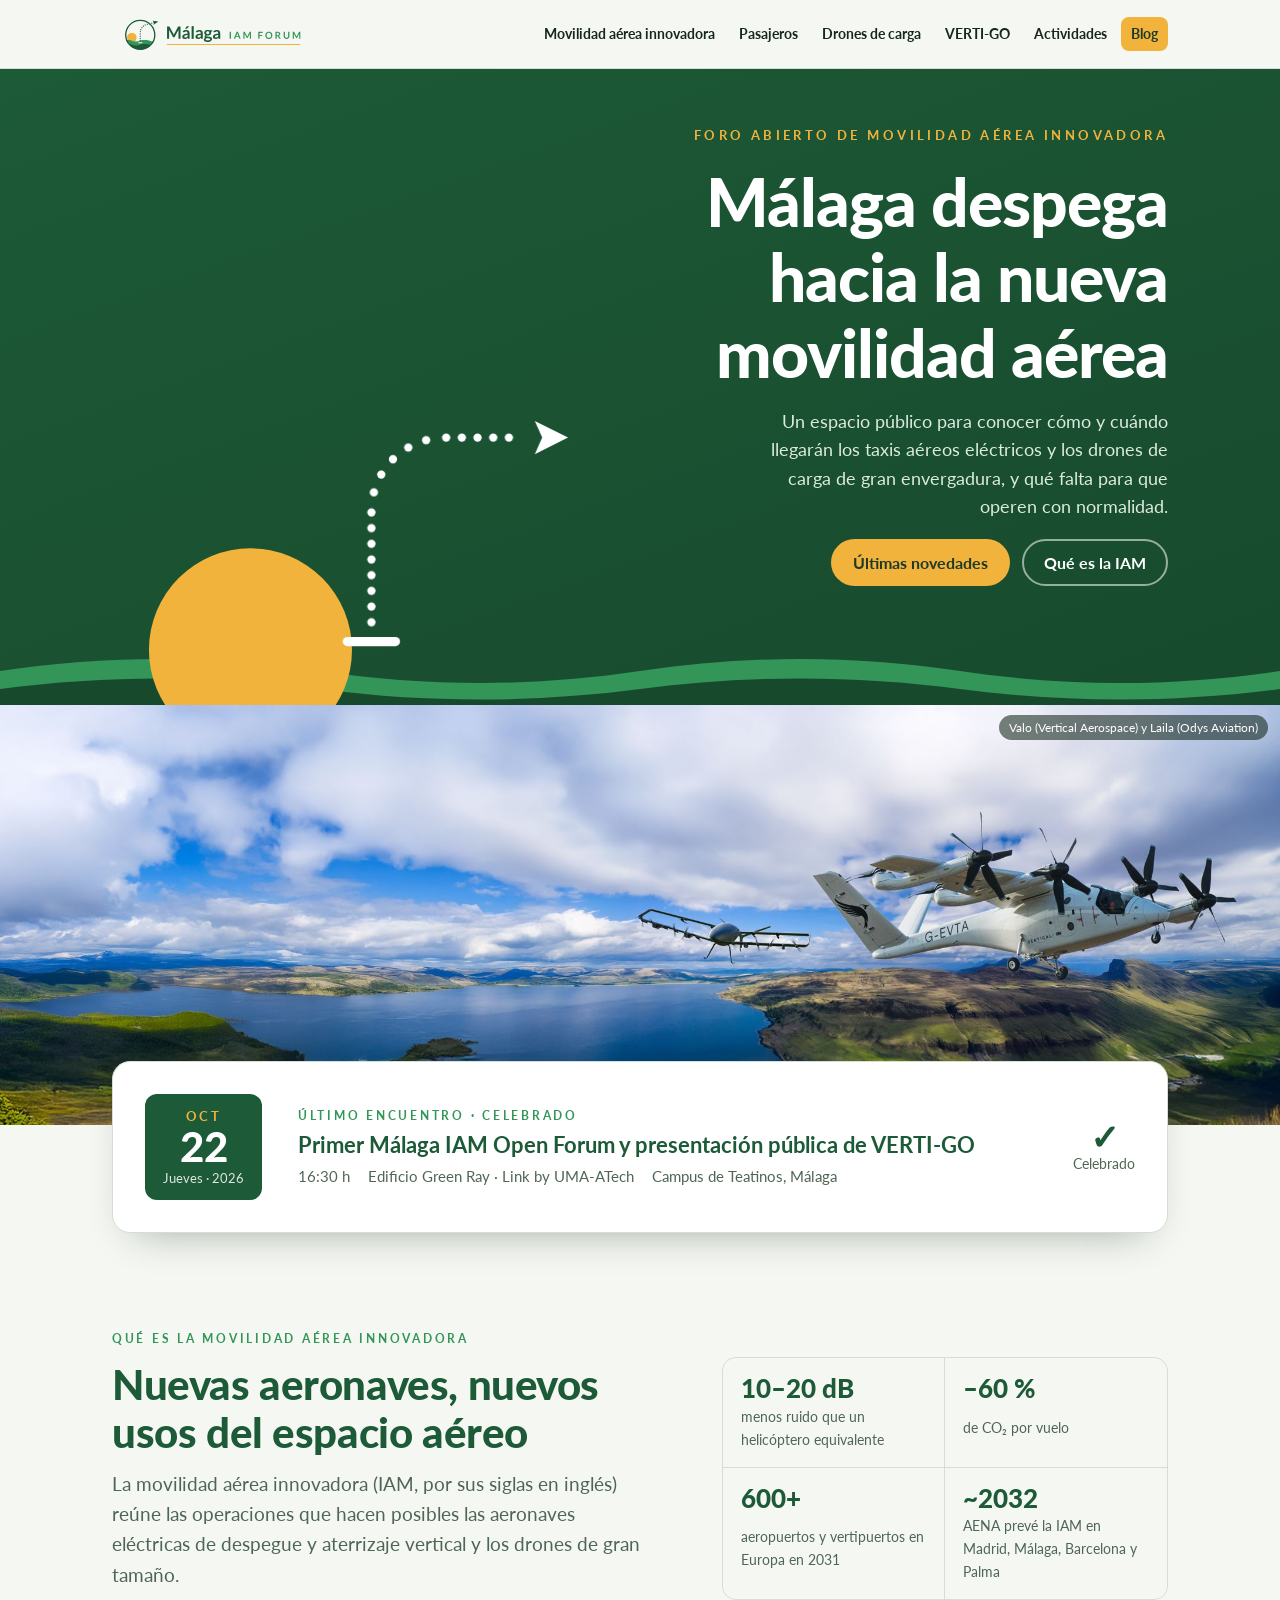
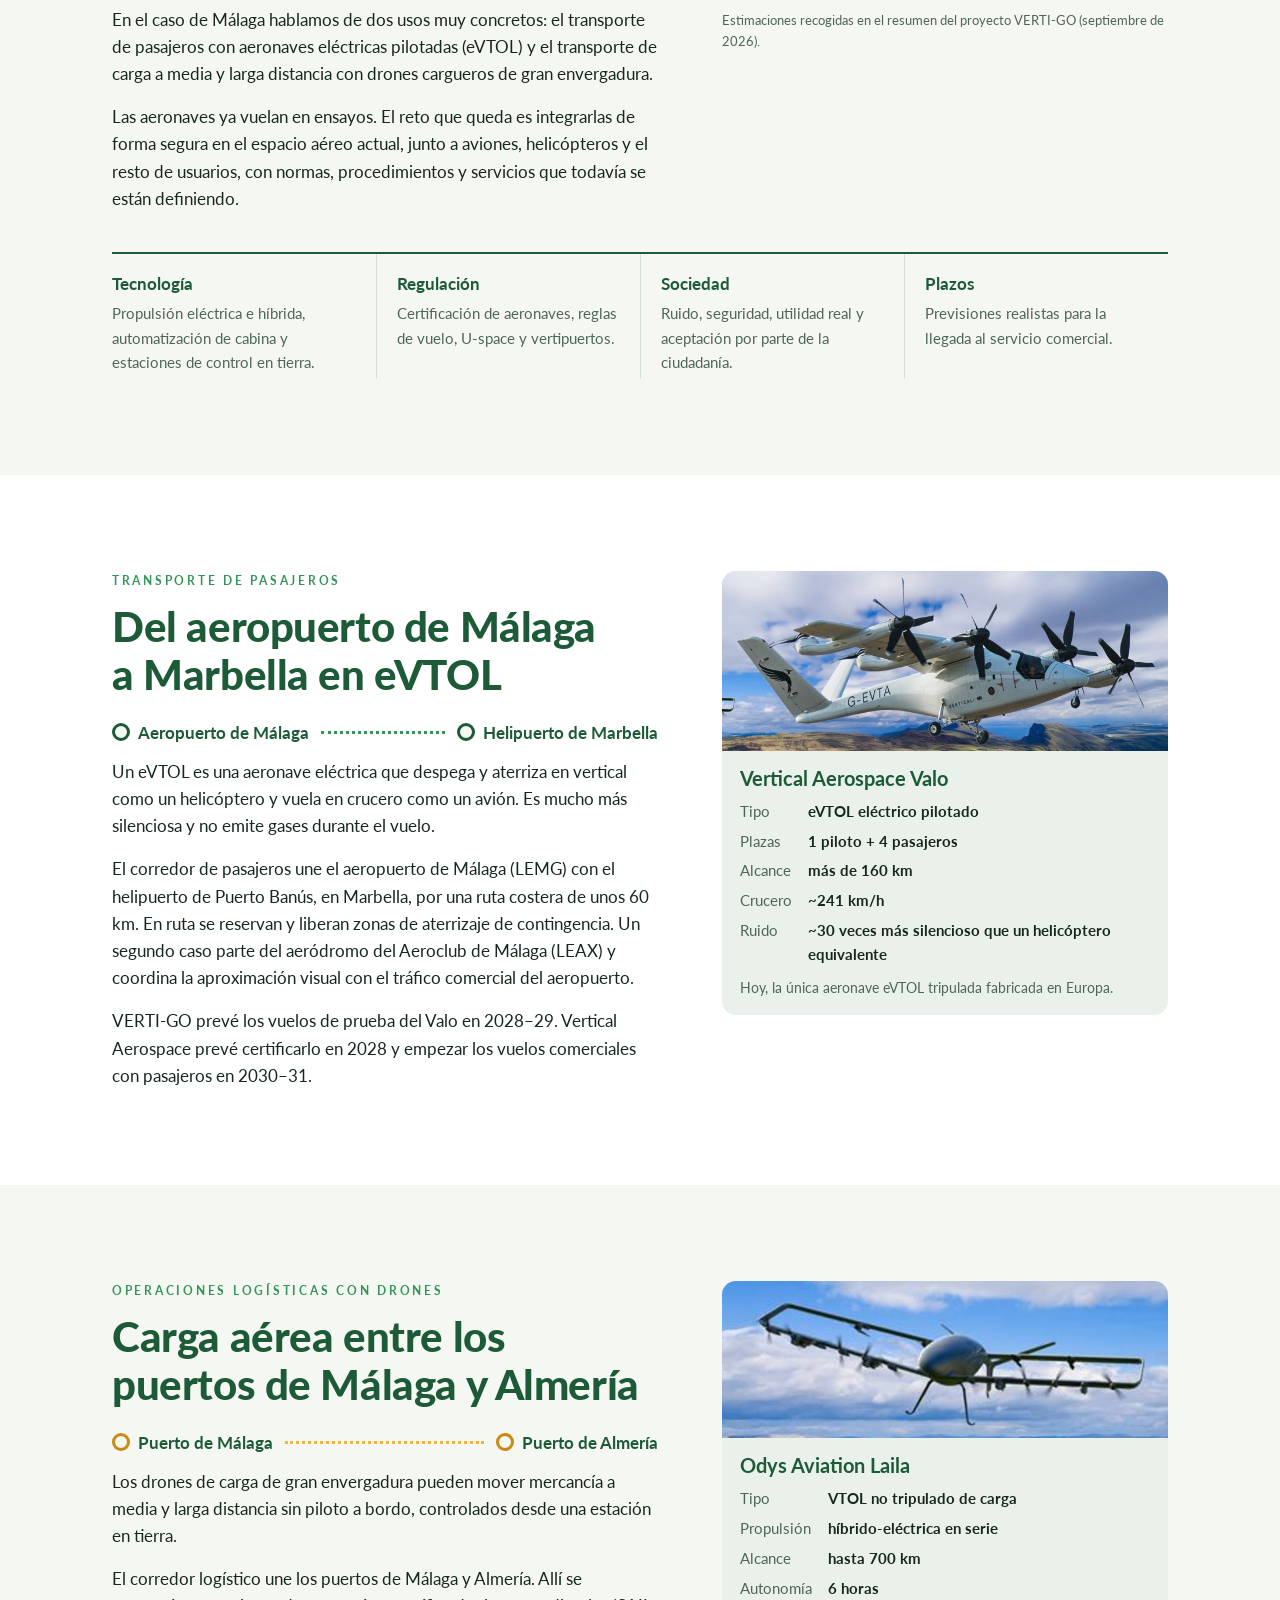
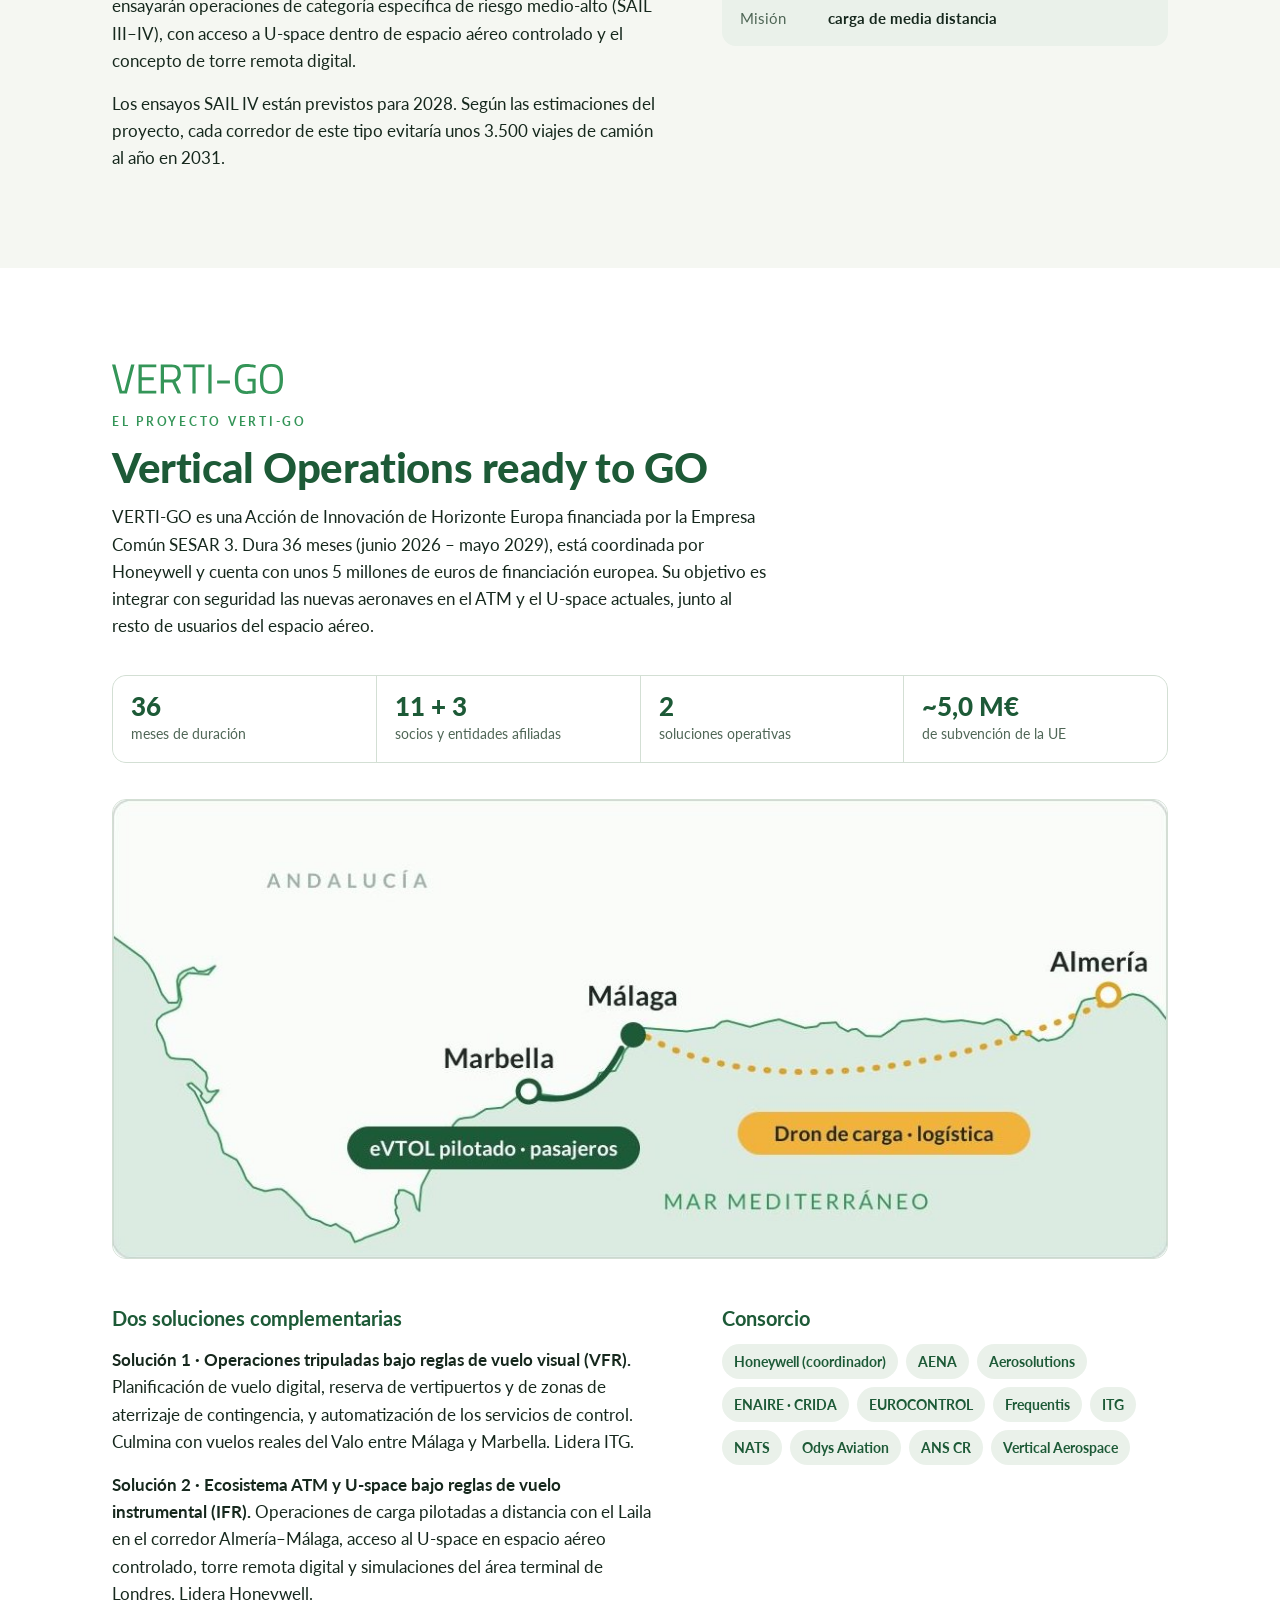
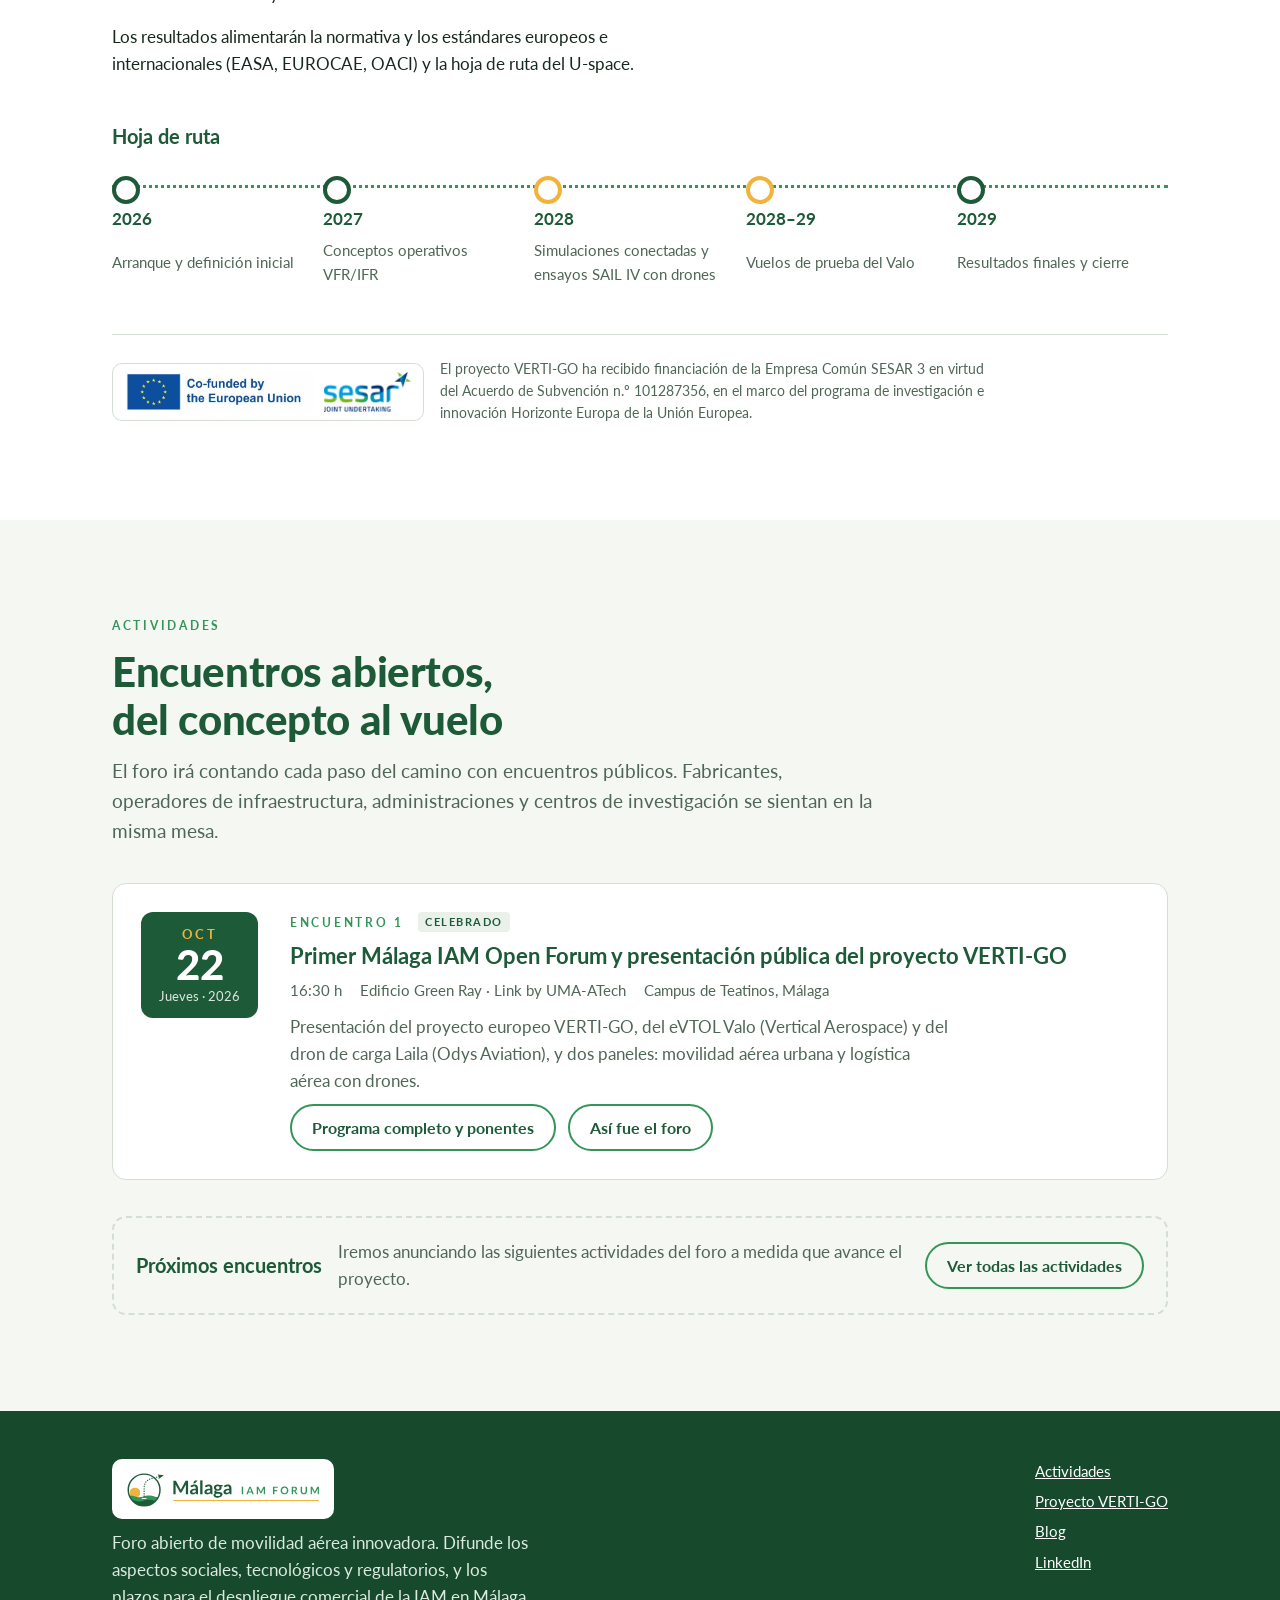
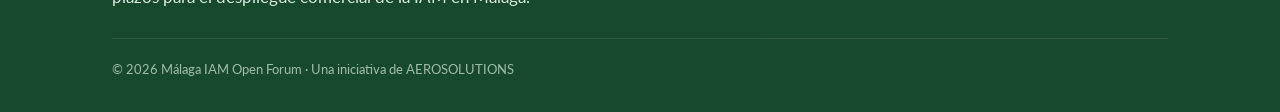
==== commit b0f8147c: "Menú: quitar el botón destacado y resaltar Blog en su lugar Se elimina el botón amarillo del menú su" ====
--- a/index.html
+++ b/index.html
@@ -32,8 +32,7 @@
       <a href="#logistica">Drones de carga</a>
       <a href="#verti-go">VERTI-GO</a>
       <a href="actividades/">Actividades</a>
-      <a href="blog/">Blog</a>
-      <a class="cta" href="blog/">Novedades</a>
+      <a class="cta" href="blog/">Blog</a>
     </nav>
   </div>
 </header>
--- a/css/site.css
+++ b/css/site.css
@@ -244,6 +244,7 @@
 .entry ul{margin:0;padding-left:1.2em;display:grid;gap:4px}
 .back{display:inline-flex;gap:6px;align-items:center;font-weight:700;text-decoration:none}
 .nav a[aria-current="page"]{background:var(--surface-2);color:var(--heading)}
+.nav a.cta[aria-current="page"]{background:var(--sun);color:#1D3A26}
 
 /* ---------- footer ---------- */
 footer{background:var(--hero-bg-2);color:#DCEBDF;padding-block:48px 32px}
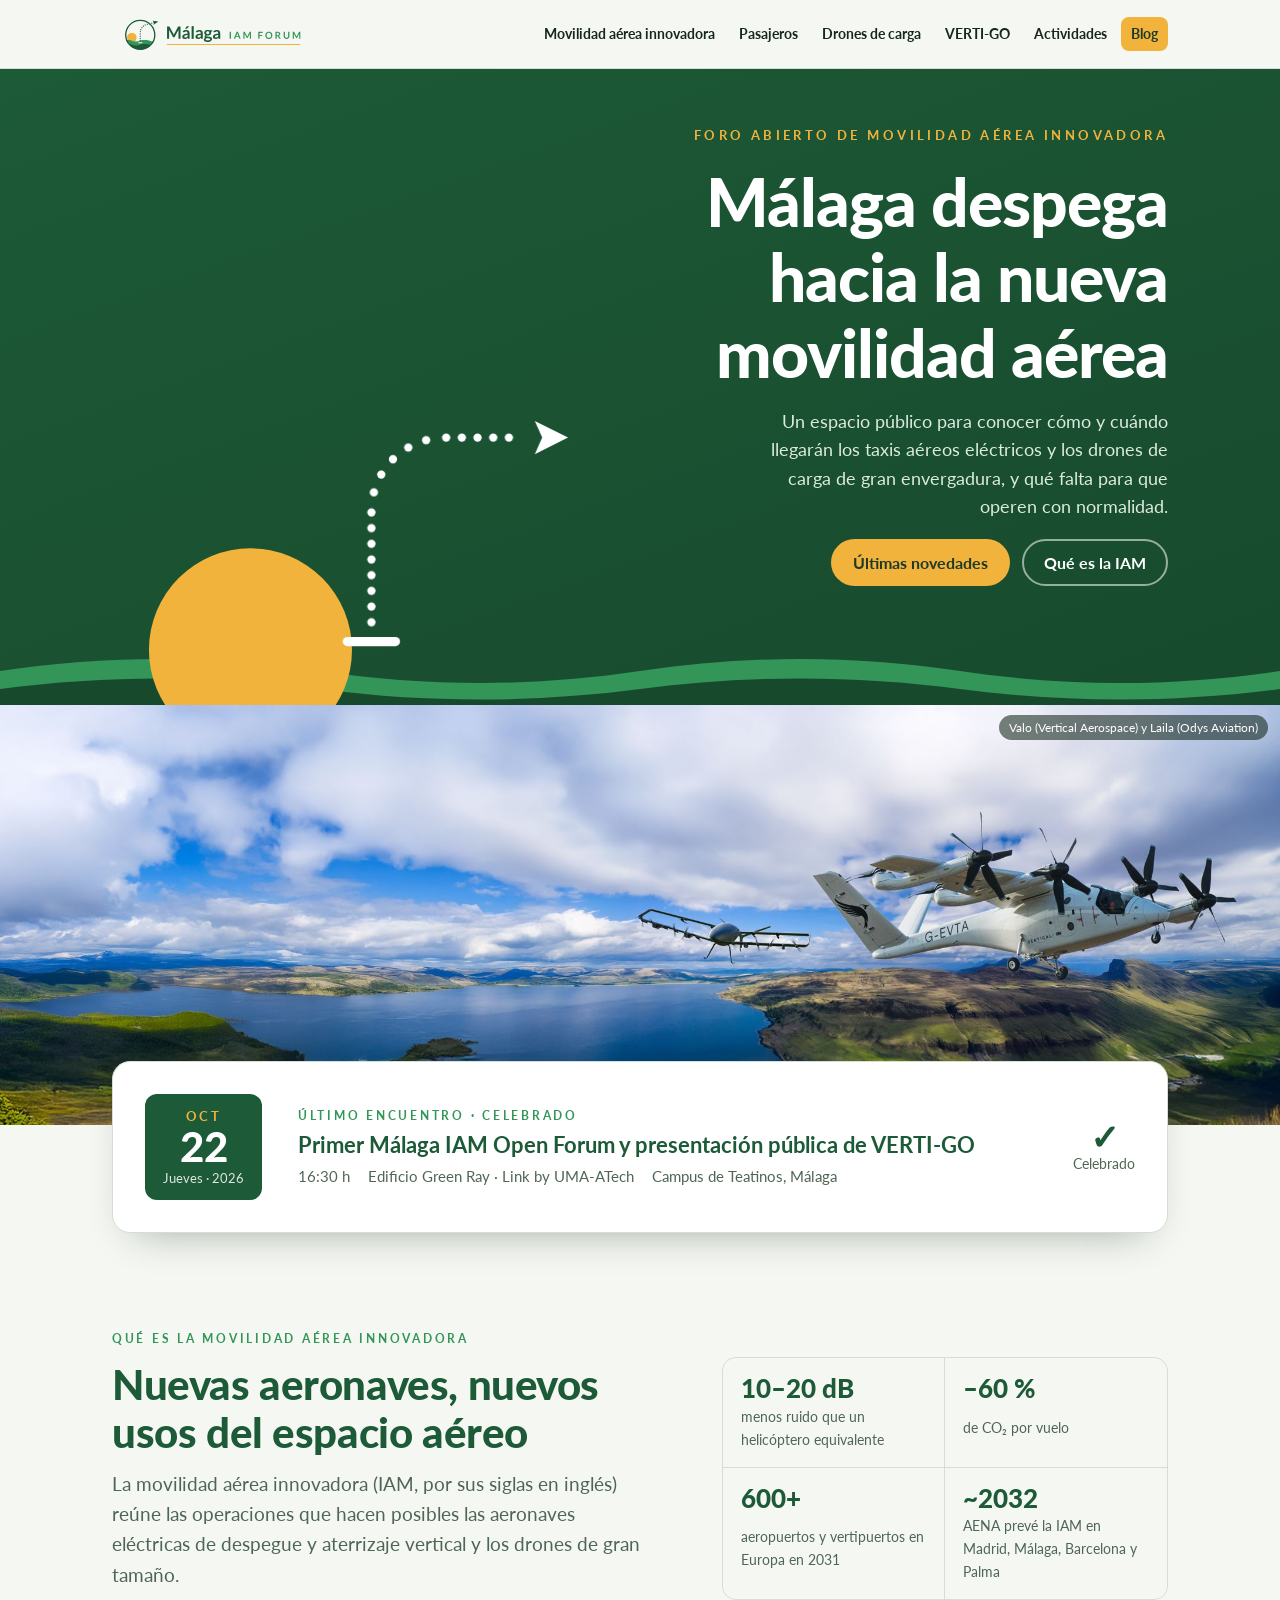
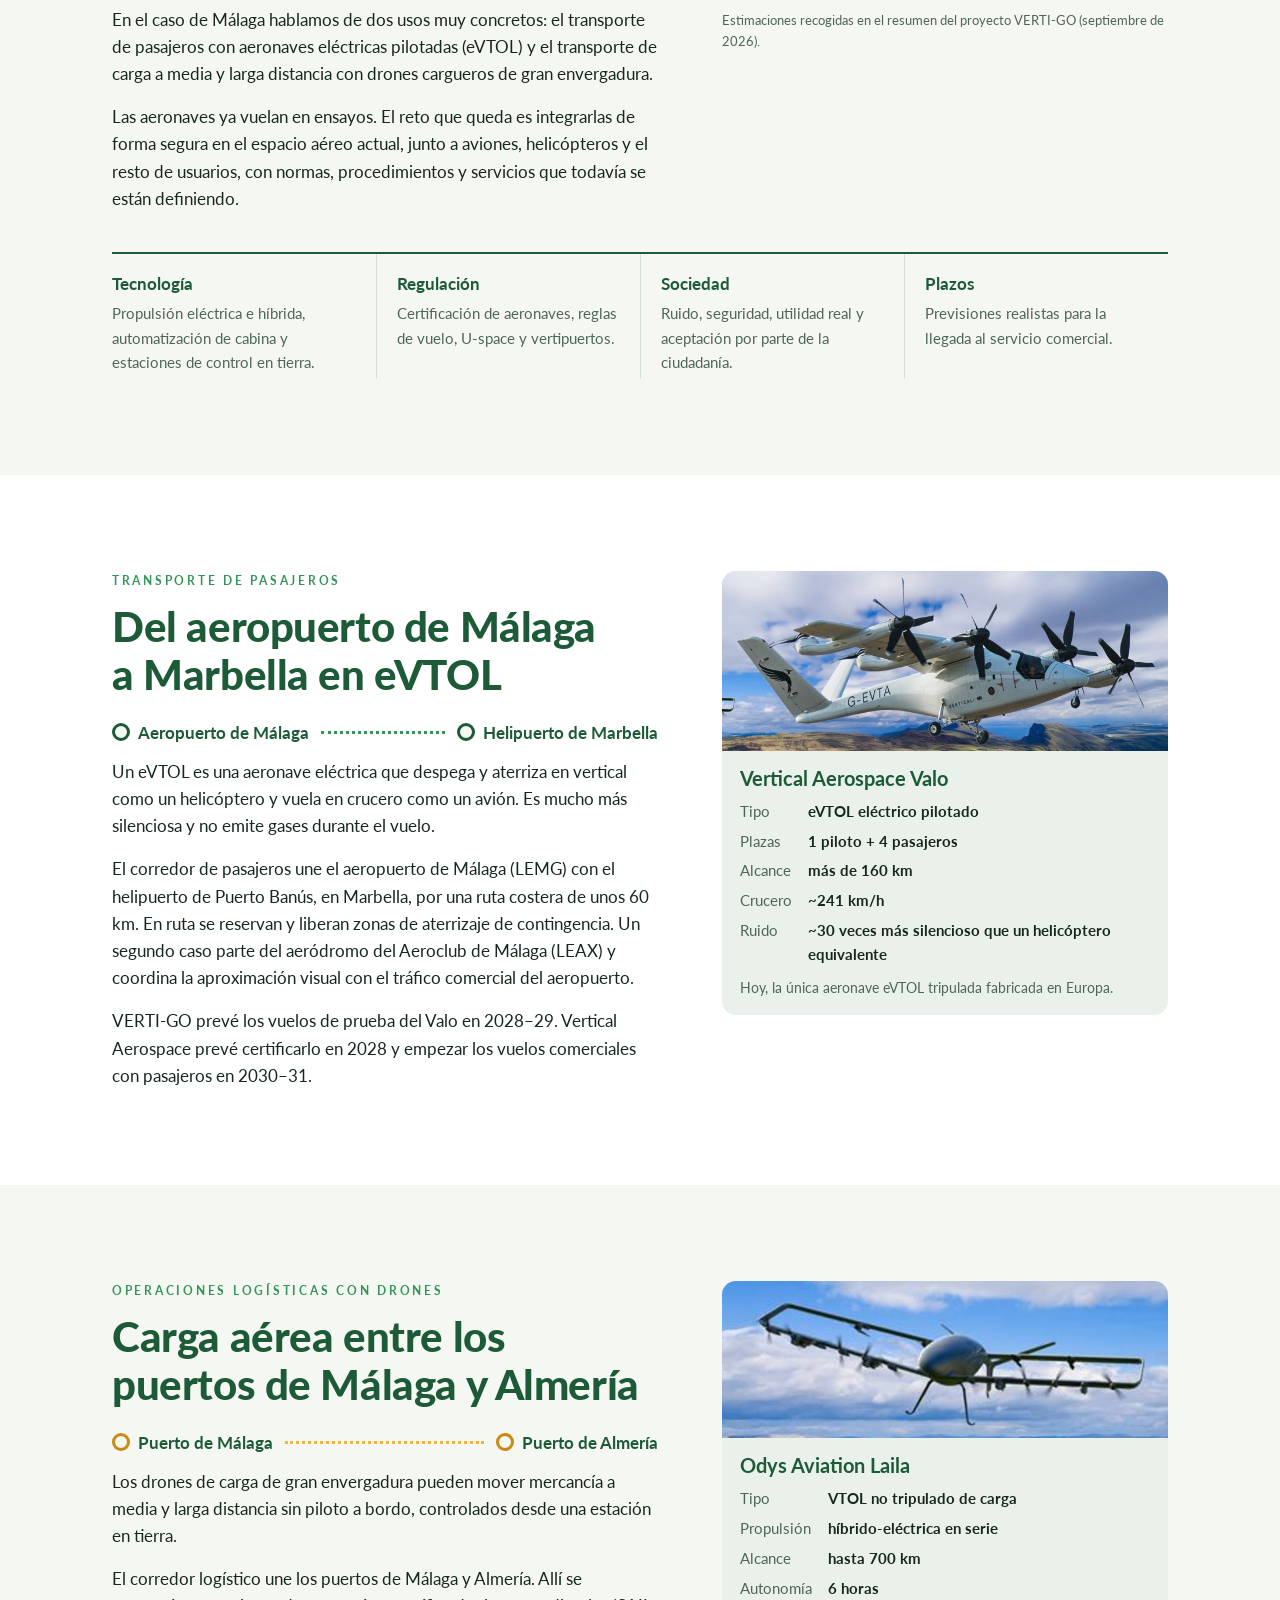
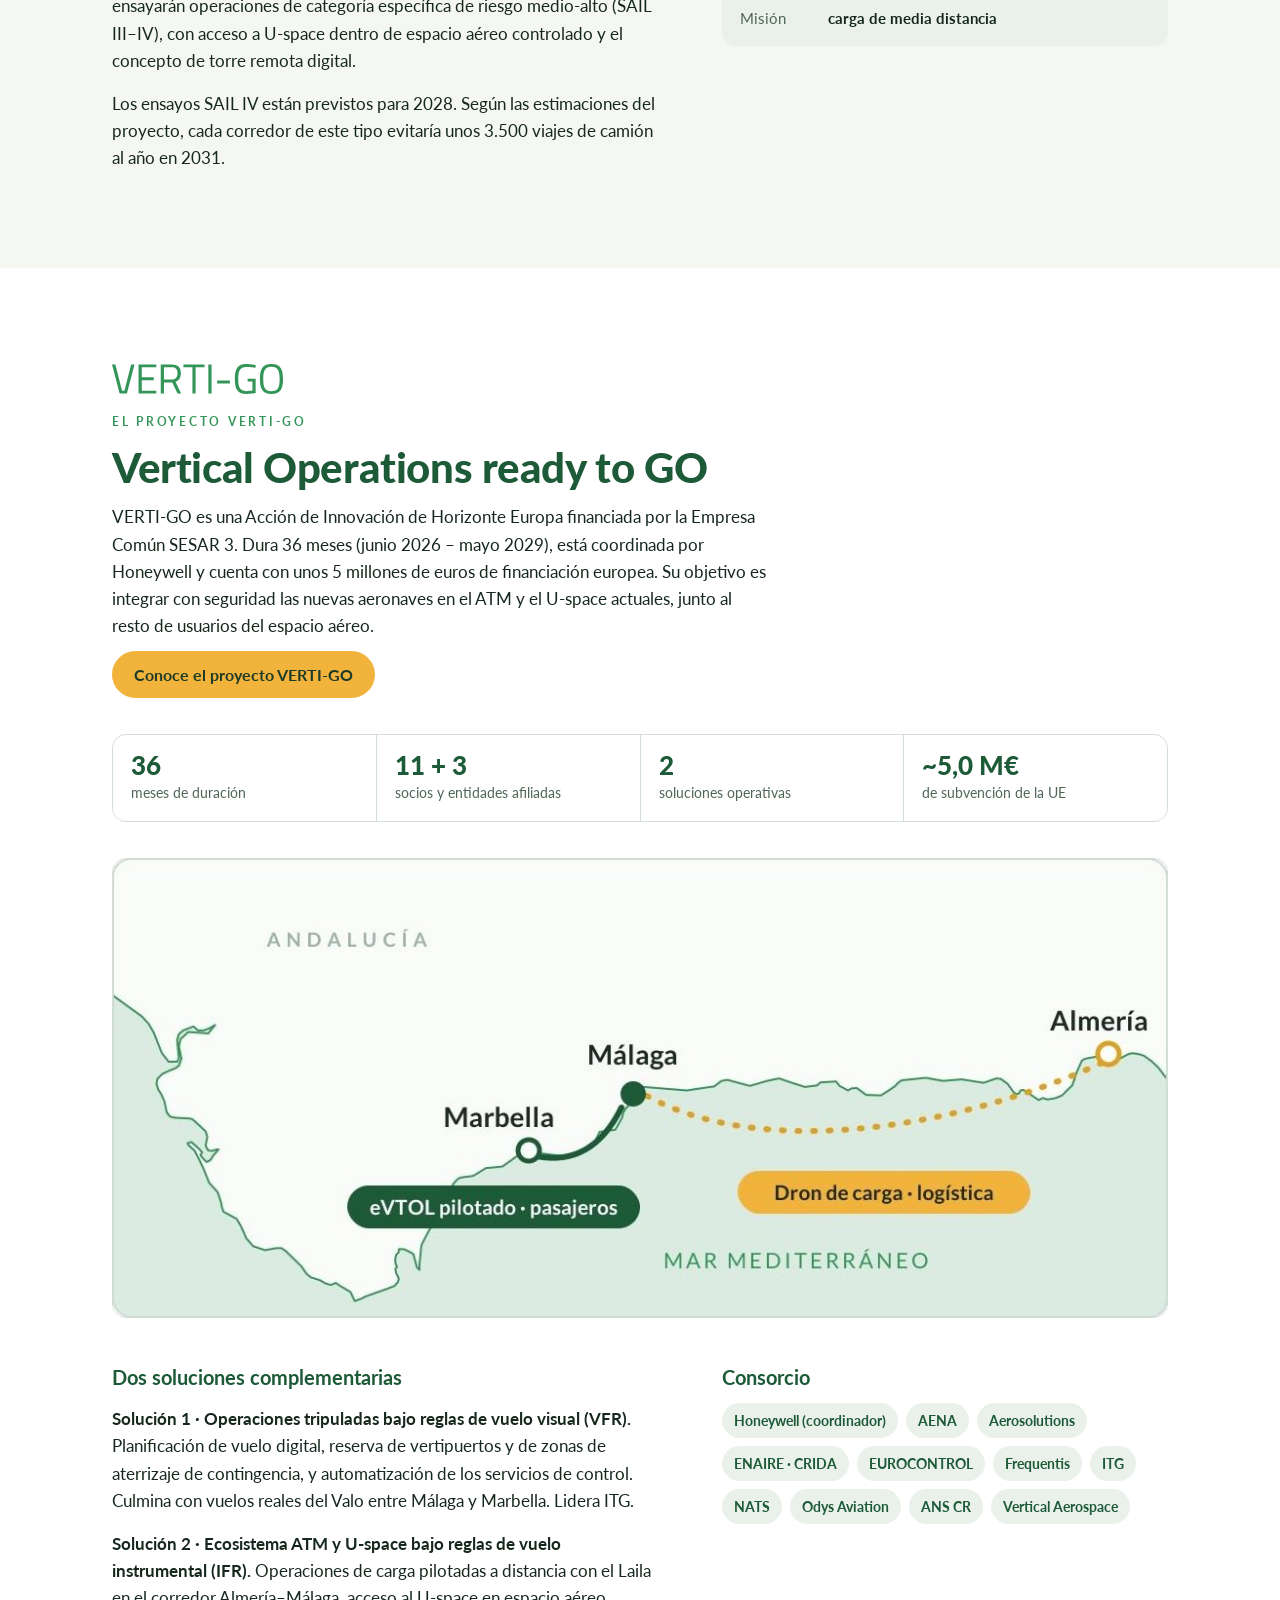
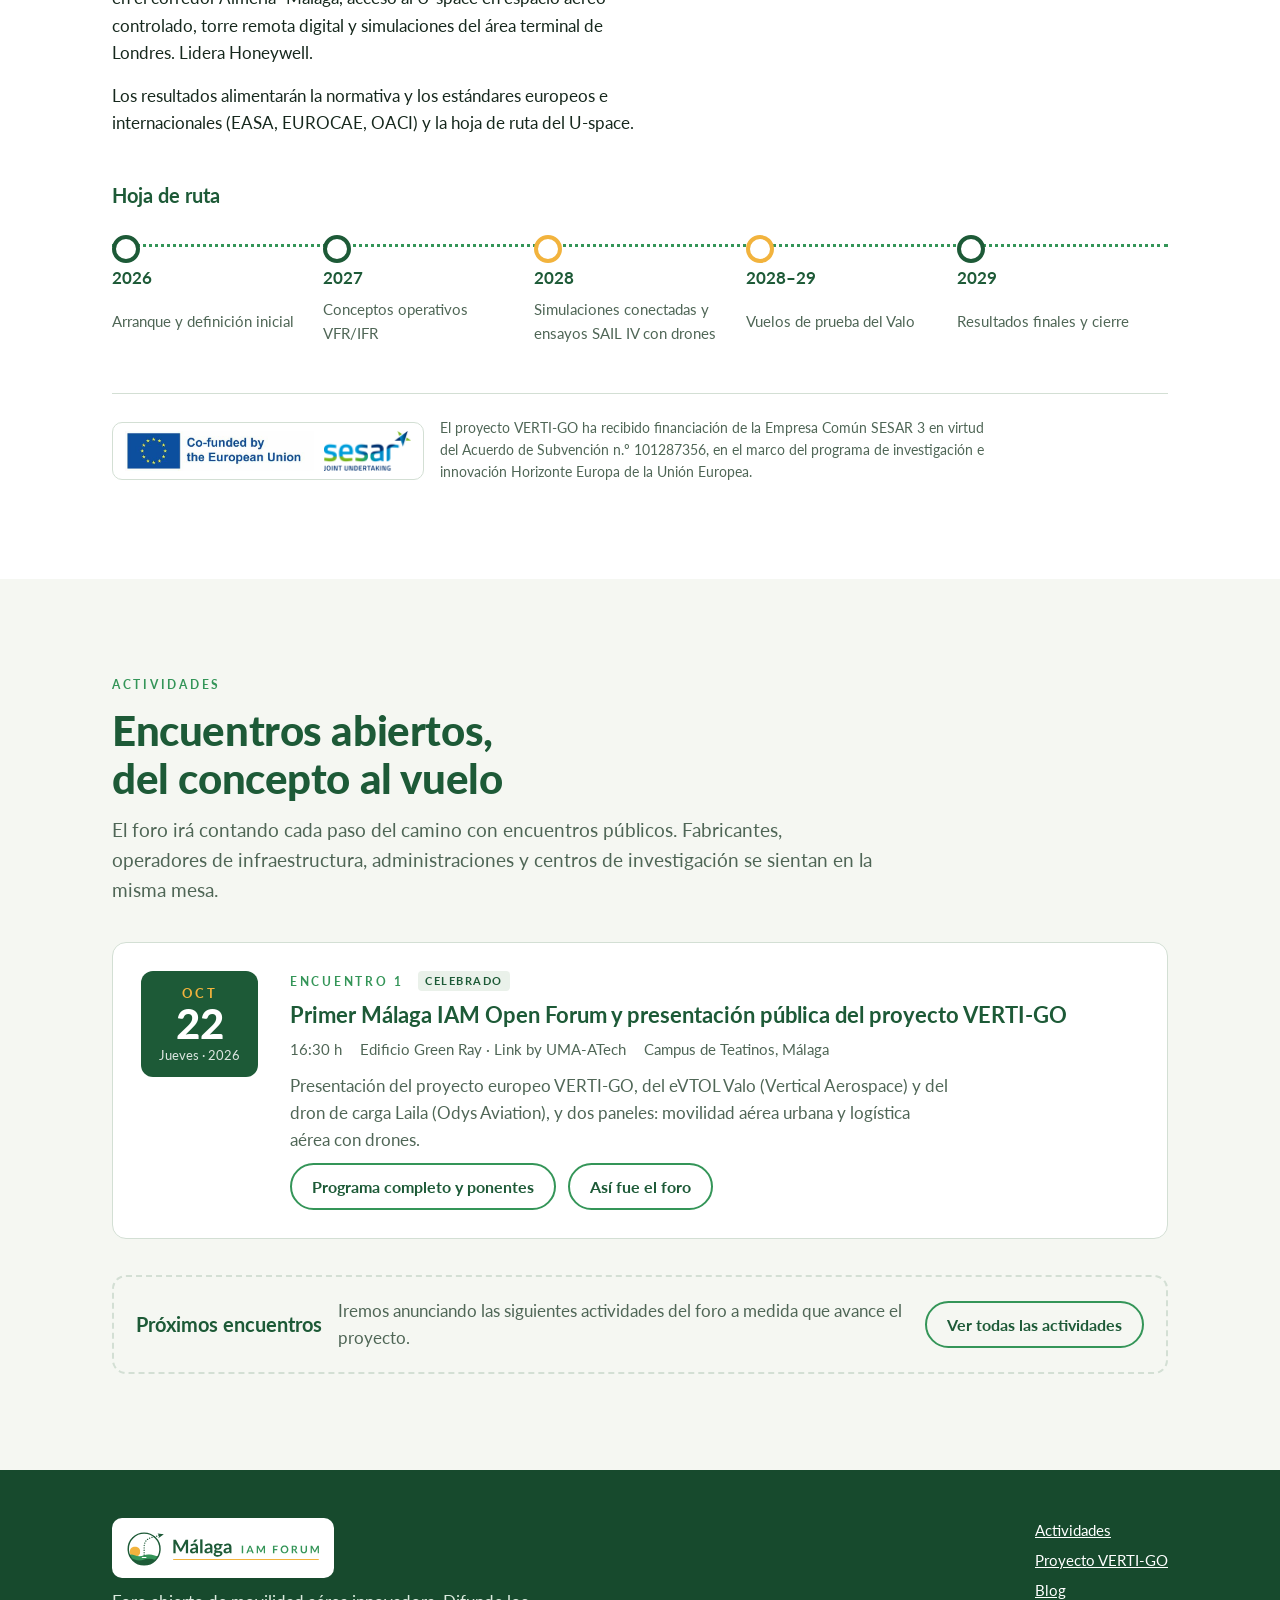
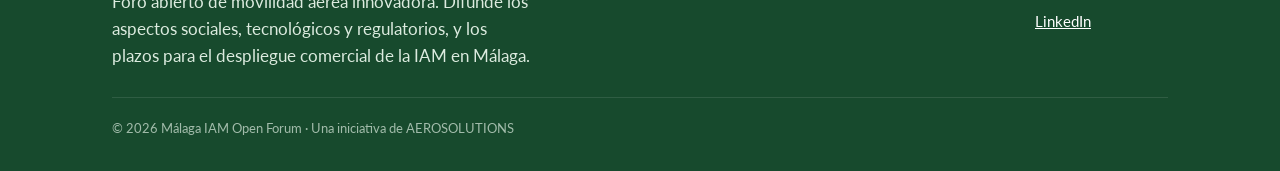
==== commit 31278a59: "Añadir página del proyecto VERTI-GO con el contenido del folleto - Nueva página /verti-go/ con el fo" ====
--- a/index.html
+++ b/index.html
@@ -30,7 +30,7 @@
       <a href="#iam">Movilidad aérea innovadora</a>
       <a href="#pasajeros">Pasajeros</a>
       <a href="#logistica">Drones de carga</a>
-      <a href="#verti-go">VERTI-GO</a>
+      <a href="verti-go/">VERTI-GO</a>
       <a href="actividades/">Actividades</a>
       <a class="cta" href="blog/">Blog</a>
     </nav>
@@ -184,6 +184,7 @@
         <div class="prose">
           <p>VERTI-GO es una Acción de Innovación de Horizonte Europa financiada por la Empresa Común SESAR 3. Dura 36 meses (junio 2026 – mayo 2029), está coordinada por Honeywell y cuenta con unos 5 millones de euros de financiación europea. Su objetivo es integrar con seguridad las nuevas aeronaves en el ATM y el U-space actuales, junto al resto de usuarios del espacio aéreo.</p>
         </div>
+        <div class="btns"><a class="btn btn-sun" href="verti-go/">Conoce el proyecto VERTI-GO</a></div>
       </div>
 
       <div class="facts" style="grid-template-columns:repeat(4,minmax(0,1fr));margin-top:0">
@@ -267,7 +268,7 @@
       </div>
       <nav class="foot-links" aria-label="Enlaces">
         <a href="actividades/">Actividades</a>
-        <a href="#verti-go">Proyecto VERTI-GO</a>
+        <a href="verti-go/">Proyecto VERTI-GO</a>
         <a href="blog/">Blog</a>
         <a id="btn-linkedin" href="blog/">LinkedIn</a>
       </nav>
--- a/css/site.css
+++ b/css/site.css
@@ -226,6 +226,75 @@
 .act-title{font-size:clamp(1.4rem,2.6vw,1.8rem);margin:6px 0 20px}
 .acts-full .soon{margin-top:0}
 
+/* ---------- proyecto VERTI-GO (página /verti-go/) ---------- */
+.vg-head .vg-logo{height:40px;margin:6px 0 2px}
+.vg-intro{display:grid;grid-template-columns:minmax(0,1.1fr) minmax(0,.9fr);gap:clamp(20px,3vw,32px);align-items:stretch}
+@media (max-width:860px){.vg-intro{grid-template-columns:1fr}}
+.vg-ficha{margin:0;gap:0;padding:6px 20px}
+.vg-ficha div{display:grid;grid-template-columns:9.5rem minmax(0,1fr);gap:12px;padding:10px 0;border-bottom:1px solid var(--line)}
+.vg-ficha div:last-child{border-bottom:0}
+.vg-ficha dt{font-size:.78rem;letter-spacing:.14em;text-transform:uppercase;color:var(--muted);font-weight:700;padding-top:2px}
+.vg-ficha dd{margin:0;font-weight:700}
+@media (max-width:480px){.vg-ficha div{grid-template-columns:1fr;gap:2px}}
+.vg-facts{margin-top:0;align-content:stretch}
+.vg-facts .fact{align-content:center}
+.vg-facts b{font-size:2.4rem}
+.vg-toc{display:flex;flex-wrap:wrap;gap:8px;margin:clamp(24px,3vw,36px) 0 clamp(36px,5vw,56px)}
+.vg-toc a{font-size:.9rem;font-weight:700;text-decoration:none;padding:6px 14px;border-radius:999px;border:1px solid var(--line);color:var(--heading)}
+.vg-toc a:hover{background:var(--surface-2)}
+.vg-sec{scroll-margin-top:70px}
+.vg-summary{margin:0;padding:0;list-style:none;display:grid;grid-template-columns:repeat(2,minmax(0,1fr));gap:14px 40px}
+.vg-summary li{position:relative;padding-left:22px}
+.vg-summary li::before{content:"";position:absolute;left:0;top:.55em;width:10px;height:10px;border-radius:50%;background:var(--sun)}
+@media (max-width:760px){.vg-summary{grid-template-columns:1fr}}
+.vg-quote{margin:36px 0;padding:24px 28px;border-left:6px solid var(--sun);background:var(--surface);border-radius:0 var(--radius) var(--radius) 0;display:grid;gap:10px}
+.vg-quote p{font-size:clamp(1.2rem,2.2vw,1.5rem);font-weight:700;color:var(--heading);line-height:1.35}
+.vg-quote p.vg-quote-note{color:var(--muted);font-size:.95rem;font-weight:400}
+.vg-split{margin-top:12px}
+.vg-results{list-style:none;counter-reset:r;padding:0;margin:16px 0 0;display:grid;gap:14px}
+.vg-results li{counter-increment:r;display:grid;grid-template-columns:2.4rem minmax(0,1fr);gap:12px;align-items:start}
+.vg-results li::before{content:counter(r);display:grid;place-items:center;width:2.2rem;height:2.2rem;border-radius:50%;background:var(--brand-deep);color:#fff;font-weight:900}
+.vg-side{display:grid;gap:16px}
+.vg-side .box p{color:var(--muted);font-size:.96rem}
+.vg-sol{background:var(--bg);border:1px solid var(--line);border-top:6px solid var(--brand);border-radius:var(--radius);padding:clamp(18px,3vw,28px);display:grid;grid-template-columns:minmax(0,1.15fr) minmax(0,.85fr);gap:clamp(20px,3vw,36px);scroll-margin-top:90px}
+.vg-sol+.vg-sol{margin-top:28px}
+.vg-sol.sol-2{border-top-color:#6B3F7A}
+.vg-sol-head{display:grid;gap:10px;align-content:start}
+.vg-sol-head h3{font-size:clamp(1.3rem,2.3vw,1.6rem)}
+.sol-tag{justify-self:start;font-size:.72rem;letter-spacing:.18em;font-weight:900;text-transform:uppercase;background:var(--brand);color:#fff;border-radius:999px;padding:4px 12px}
+.sol-2 .sol-tag{background:#6B3F7A}
+.vg-meta{font-weight:700;color:var(--brand);font-size:.92rem}
+.sol-2 .vg-meta{color:#7E4C8F}
+.vg-sol .craft h4{font-size:1.1rem;color:var(--heading);margin:0}
+.vg-sol-cols{grid-column:1/-1;display:grid;grid-template-columns:repeat(2,minmax(0,1fr));gap:clamp(20px,3vw,36px);border-top:1px solid var(--line);padding-top:20px}
+.vg-sol-cols h4{font-size:.78rem;letter-spacing:.18em;text-transform:uppercase;color:var(--brand);margin:0 0 8px}
+.vg-sol-cols p+p{margin-top:8px}
+@media (max-width:860px){.vg-sol,.vg-sol-cols{grid-template-columns:1fr}}
+.vg-arch{margin-top:28px;background:var(--surface-2);border-radius:var(--radius);padding:clamp(18px,3vw,26px);display:grid;gap:8px}
+.vg-sub{margin-top:40px}
+.vg-benefits{margin-top:16px}
+.vg-facts4{grid-template-columns:repeat(4,minmax(0,1fr));margin-top:0}
+@media (max-width:760px){.vg-facts4{grid-template-columns:repeat(2,minmax(0,1fr))}}
+.vg-impact{display:grid;grid-template-columns:repeat(2,minmax(0,1fr));gap:16px;margin-top:24px}
+.vg-impact .box p{color:var(--muted);font-size:.96rem}
+@media (max-width:760px){.vg-impact{grid-template-columns:1fr}}
+.vg-logos{background:#F3F6F4;border:1px solid var(--line);border-radius:var(--radius);overflow:hidden}
+.vg-logos img{display:block;width:100%;height:auto}
+.vg-partners{display:grid;grid-template-columns:repeat(2,minmax(0,1fr));gap:16px;margin-top:28px}
+@media (max-width:760px){.vg-partners{grid-template-columns:1fr}}
+.partner{background:var(--surface);border:1px solid var(--line);border-radius:var(--radius);padding:18px 20px;display:grid;gap:6px;align-content:start}
+.partner h3{font-size:1.05rem}
+.partner .who{font-size:.8rem;letter-spacing:.08em;text-transform:uppercase;color:var(--brand);font-weight:700}
+.partner p:last-child{color:var(--muted);font-size:.95rem}
+.partner .coord{display:inline-block;font-size:.68rem;letter-spacing:.14em;text-transform:uppercase;background:var(--sun);color:#1D3A26;border-radius:4px;padding:1px 7px;vertical-align:2px;margin-left:4px}
+.partner .aff{font-weight:400;color:var(--muted);font-size:.9rem}
+.vg-gloss{margin-top:28px;border:1px solid var(--line);border-radius:var(--radius);padding:14px 20px;background:var(--surface)}
+.vg-gloss summary{cursor:pointer;font-weight:700;color:var(--heading)}
+.vg-gloss dl{display:grid;grid-template-columns:7rem minmax(0,1fr);gap:8px 16px;margin:16px 0 4px;font-size:.95rem}
+.vg-gloss dt{font-weight:900;color:var(--heading)}
+.vg-gloss dd{margin:0;color:var(--muted)}
+.vg-downloads{margin-top:36px;display:flex;gap:16px;align-items:center;flex-wrap:wrap;justify-content:space-between}
+
 /* ---------- blog (página /blog/) ---------- */
 .page-head{padding-block:clamp(40px,6vw,72px) clamp(20px,3vw,32px);display:grid;gap:10px}
 .page-head h1{font-size:clamp(2rem,4.4vw,3rem);font-weight:900;color:var(--heading);letter-spacing:-.01em}
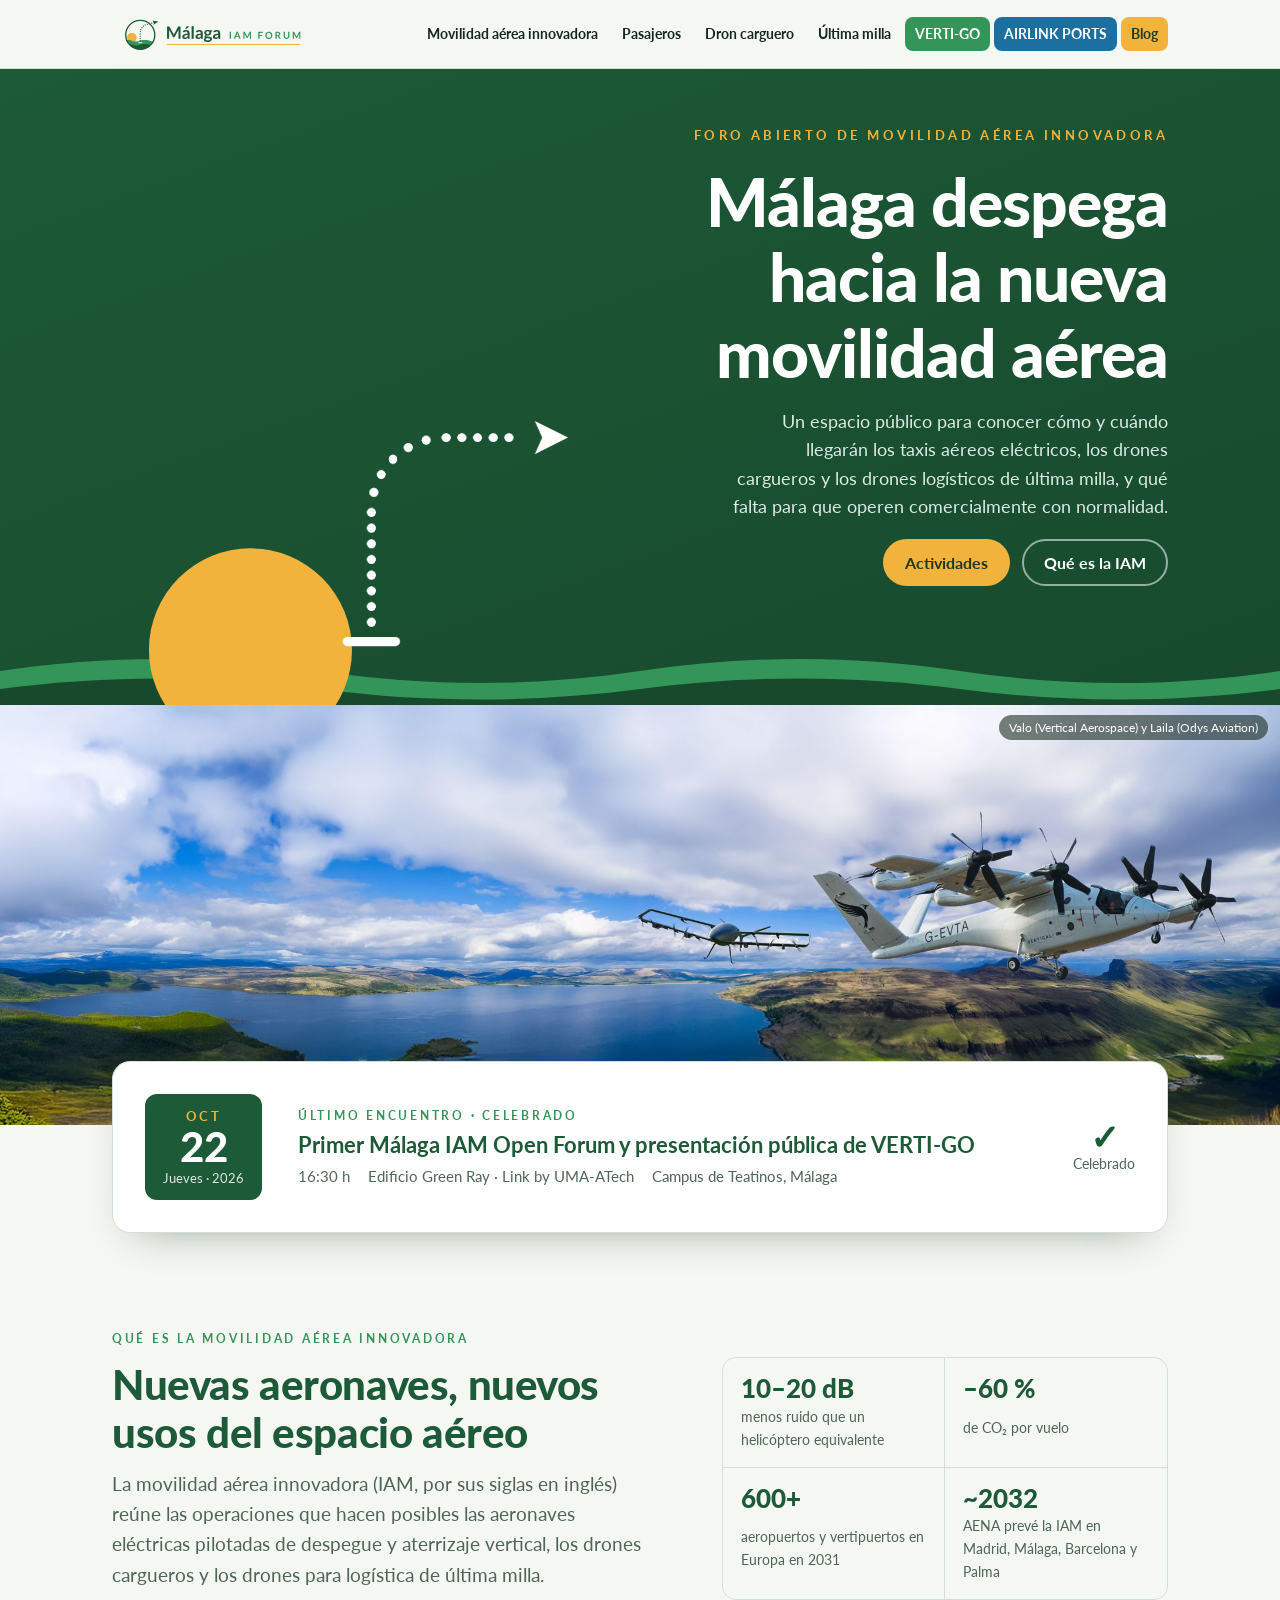
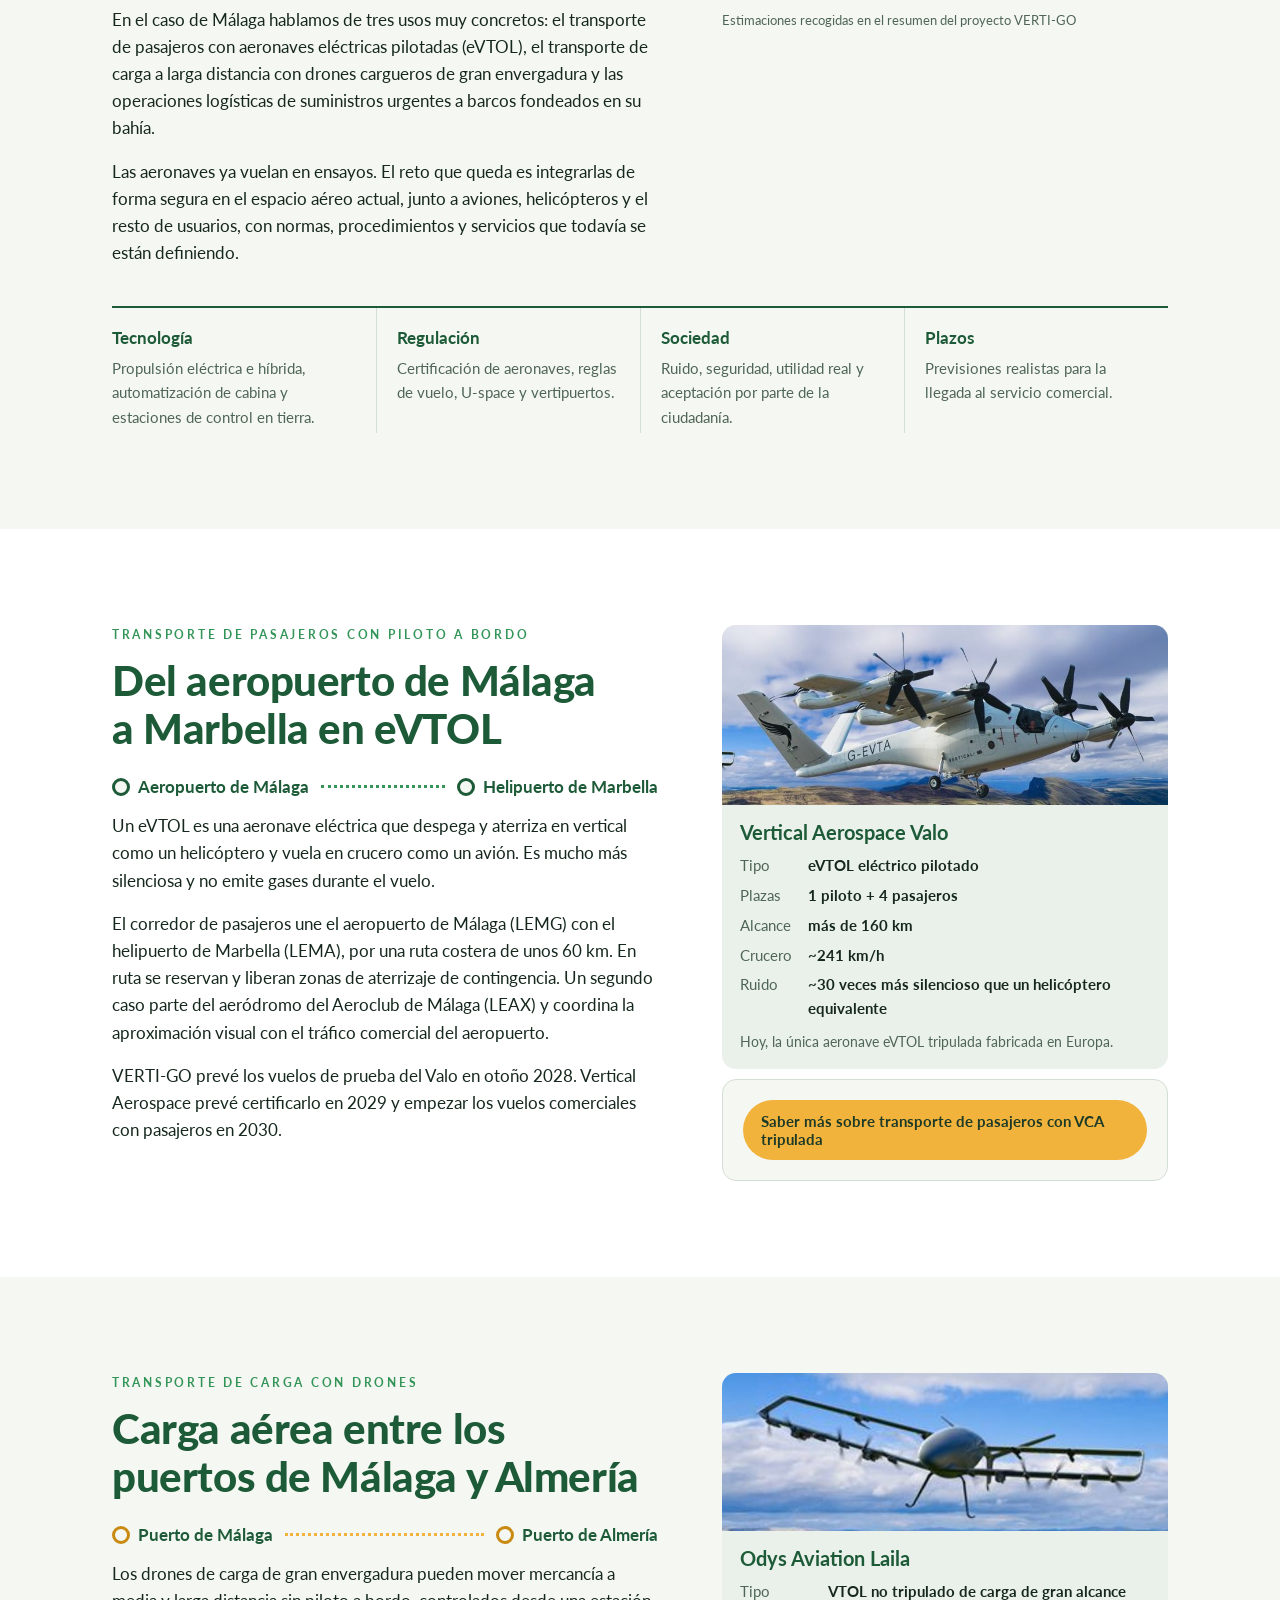
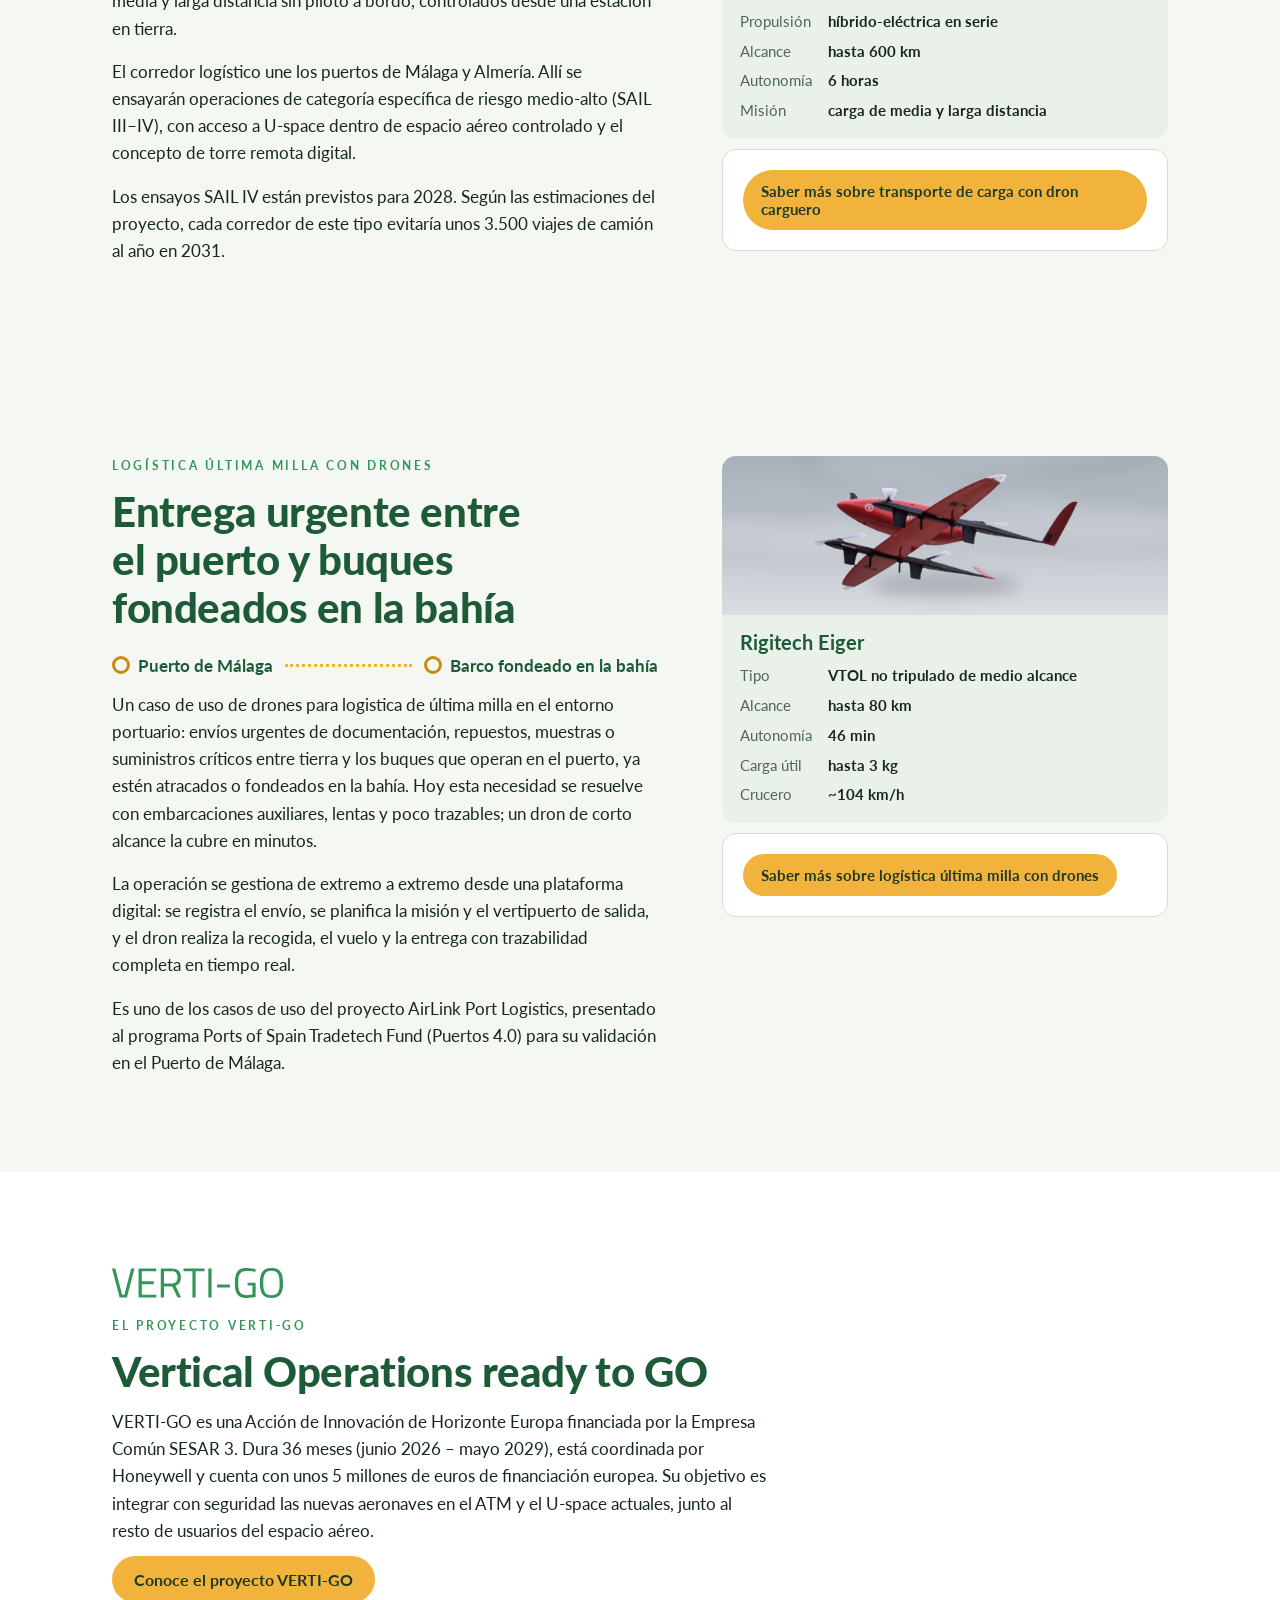
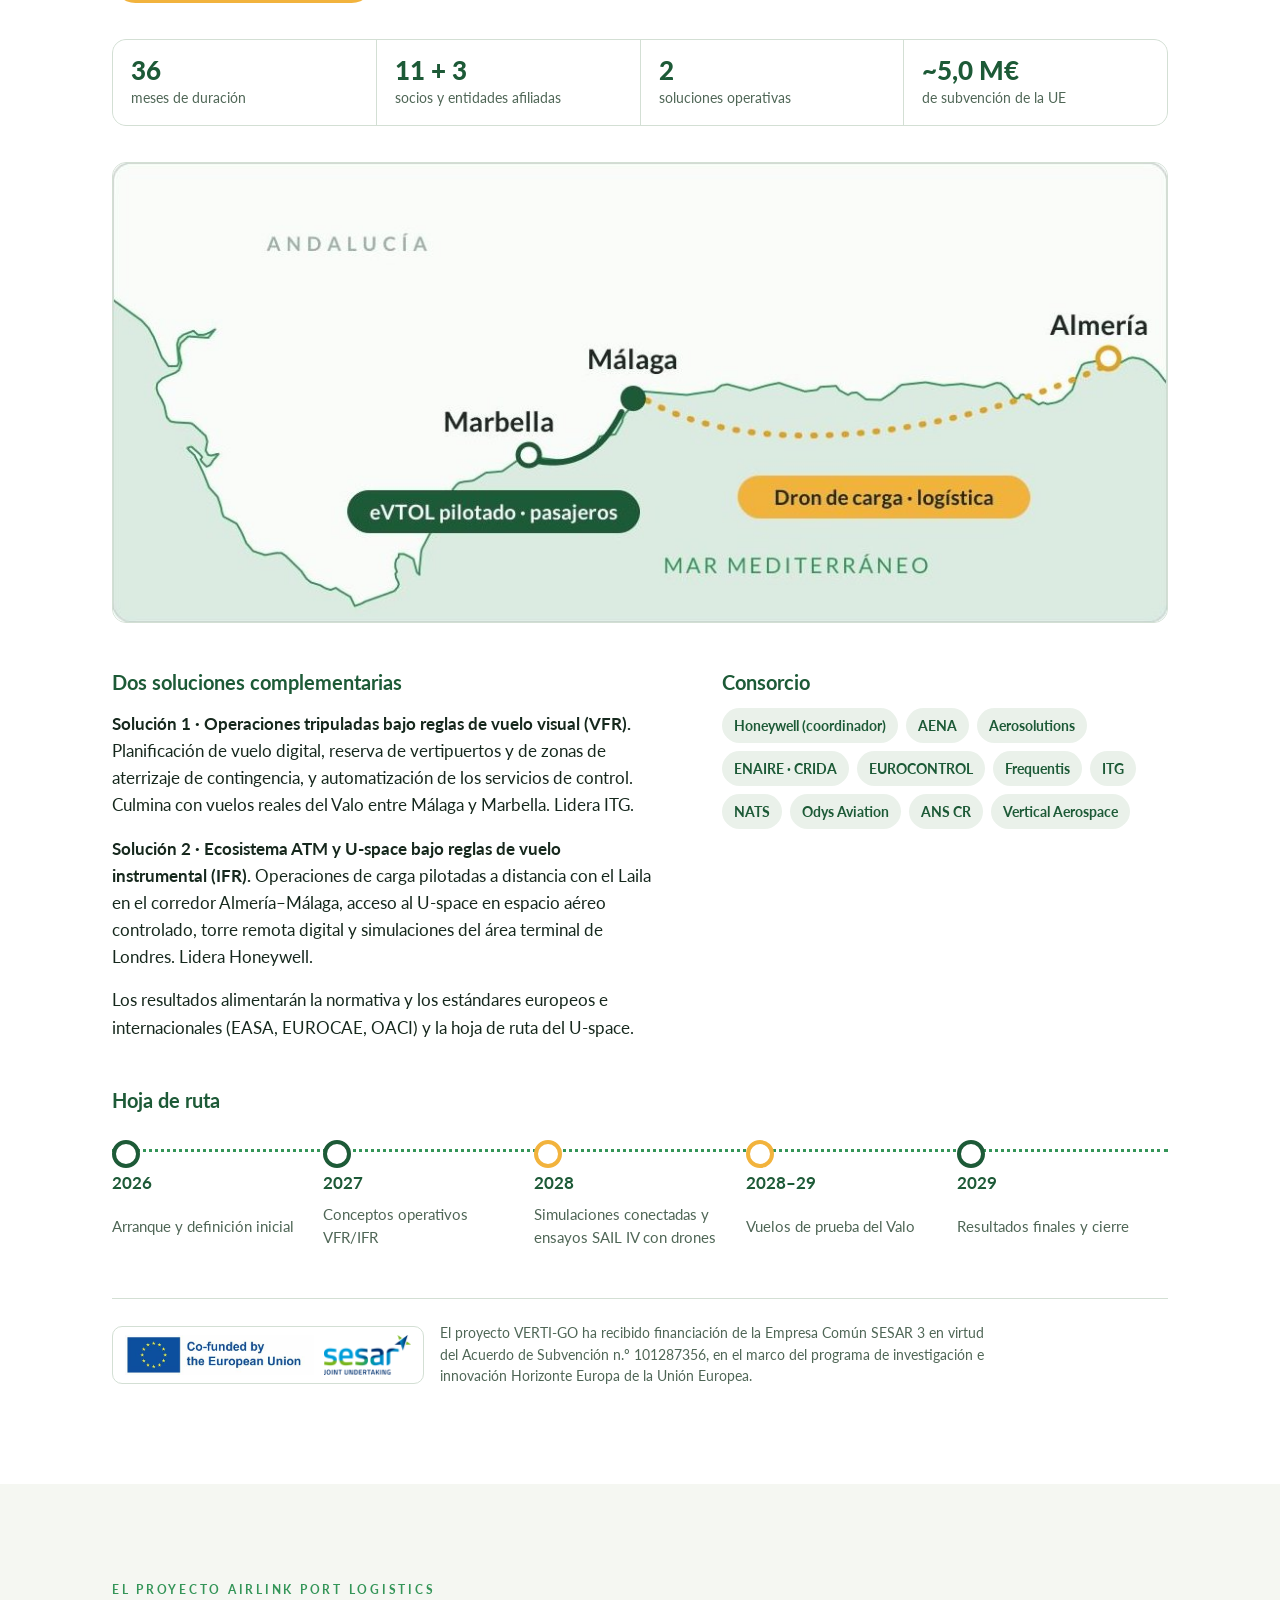
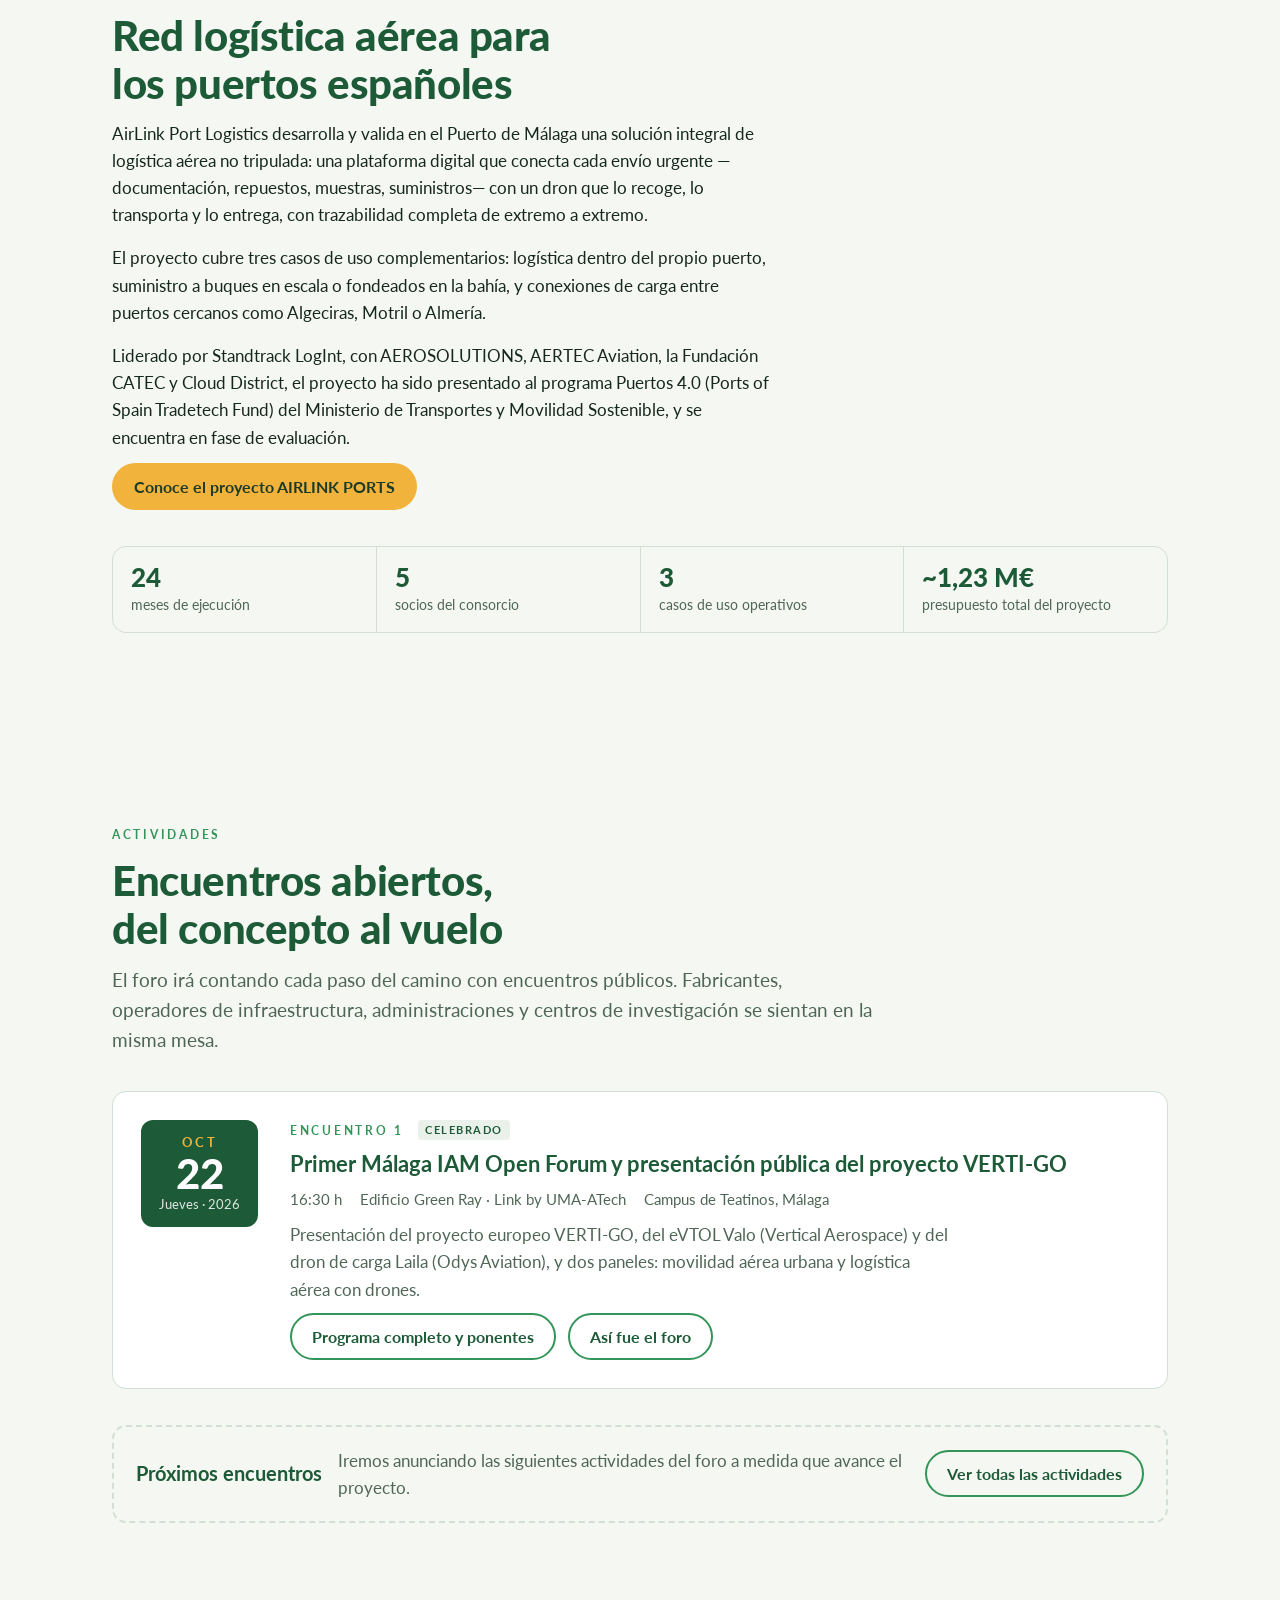
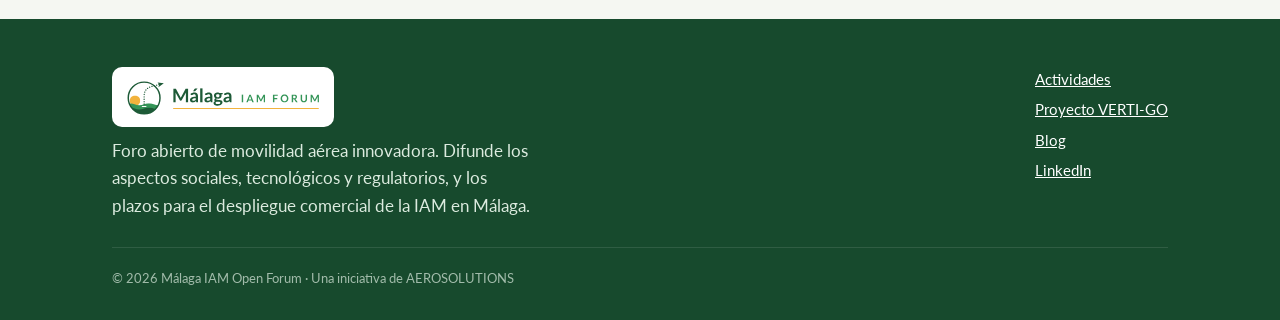
==== commit 1c339cec: "Añade las verticales de negocio (pasajeros, dron carguero, última milla, AIRLINK PORTS) y reorganiza" ====
--- a/index.html
+++ b/index.html
@@ -1,6 +1,5 @@
 <!doctype html>
-<html lang="es">
-<head>
+<html lang="es"><head>
 <meta charset="utf-8">
 <meta name="viewport" content="width=device-width, initial-scale=1, viewport-fit=cover">
 <meta name="description" content="Málaga IAM Open Forum: foro abierto de movilidad aérea innovadora. Taxis aéreos eléctricos, drones de carga y el proyecto europeo VERTI-GO.">
@@ -15,8 +14,8 @@
 <link rel="icon" href="img/logo.svg" type="image/svg+xml">
 <title>Málaga IAM Open Forum</title>
 <link rel="preconnect" href="https://fonts.googleapis.com">
-<link rel="preconnect" href="https://fonts.gstatic.com" crossorigin>
-<link rel="stylesheet" href="https://fonts.googleapis.com/css2?family=Lato:ital,wght@0,300;0,400;0,700;0,900;1,400&display=swap">
+<link rel="preconnect" href="https://fonts.gstatic.com" crossorigin="">
+<link rel="stylesheet" href="https://fonts.googleapis.com/css2?family=Lato:ital,wght@0,300;0,400;0,700;0,900;1,400&amp;display=swap">
 <link rel="stylesheet" href="css/site.css">
 </head>
 <body>
@@ -28,10 +27,11 @@
     <button class="menu-btn" id="menu-btn" aria-expanded="false" aria-controls="nav">Menú</button>
     <nav class="nav" id="nav" aria-label="Secciones">
       <a href="#iam">Movilidad aérea innovadora</a>
-      <a href="#pasajeros">Pasajeros</a>
-      <a href="#logistica">Drones de carga</a>
-      <a href="verti-go/">VERTI-GO</a>
-      <a href="actividades/">Actividades</a>
+      <a href="transporte-pasajeros/">Pasajeros</a>
+      <a href="transporte-carga/">Dron carguero</a>
+      <a href="ultima-milla/">Última milla</a>
+      <a href="verti-go/" class="verti">VERTI-GO</a>
+      <a href="airlink-ports/" class="airlink">AIRLINK PORTS</a>
       <a class="cta" href="blog/">Blog</a>
     </nav>
   </div>
@@ -42,27 +42,27 @@
     <div class="wrap">
       <div class="hero-art" aria-hidden="true">
         <svg viewBox="0 0 520 300" role="presentation">
-          <circle cx="150" cy="300" r="110" fill="#F2B33D"/>
+          <circle cx="150" cy="300" r="110" fill="#F2B33D"></circle>
           <g id="path-dots" fill="#FFFFFF">
             <!-- dotted take-off path: vertical climb then curve to the right -->
-          </g>
-          <rect x="250" y="286" width="62" height="10" rx="5" fill="#FFFFFF"/>
-          <path d="M494 70 L458 88 L466 70 L458 52 Z" fill="#FFFFFF"/>
+          <circle cx="281.0" cy="270.0" r="4.5" style="animation-delay: 0s;"></circle><circle cx="281.0" cy="253.0" r="4.5" style="animation-delay: 0.06s;"></circle><circle cx="281.0" cy="236.0" r="4.5" style="animation-delay: 0.12s;"></circle><circle cx="281.0" cy="219.0" r="4.5" style="animation-delay: 0.18s;"></circle><circle cx="281.0" cy="202.0" r="4.5" style="animation-delay: 0.24s;"></circle><circle cx="281.0" cy="185.0" r="4.5" style="animation-delay: 0.3s;"></circle><circle cx="281.0" cy="168.0" r="4.5" style="animation-delay: 0.36s;"></circle><circle cx="281.0" cy="151.0" r="4.5" style="animation-delay: 0.42s;"></circle><circle cx="283.7" cy="129.3" r="4.5" style="animation-delay: 0.48s;"></circle><circle cx="291.7" cy="110.0" r="4.5" style="animation-delay: 0.54s;"></circle><circle cx="304.4" cy="93.4" r="4.5" style="animation-delay: 0.6s;"></circle><circle cx="321.0" cy="80.7" r="4.5" style="animation-delay: 0.66s;"></circle><circle cx="340.3" cy="72.7" r="4.5" style="animation-delay: 0.72s;"></circle><circle cx="362.0" cy="70.0" r="4.5" style="animation-delay: 0.78s;"></circle><circle cx="379.0" cy="70.0" r="4.5" style="animation-delay: 0.84s;"></circle><circle cx="396.0" cy="70.0" r="4.5" style="animation-delay: 0.9s;"></circle><circle cx="413.0" cy="70.0" r="4.5" style="animation-delay: 0.96s;"></circle><circle cx="430.0" cy="70.0" r="4.5" style="animation-delay: 1.02s;"></circle><circle cx="281.0" cy="270.0" r="4.5" style="animation-delay: 0s;"></circle><circle cx="281.0" cy="253.0" r="4.5" style="animation-delay: 0.06s;"></circle><circle cx="281.0" cy="236.0" r="4.5" style="animation-delay: 0.12s;"></circle><circle cx="281.0" cy="219.0" r="4.5" style="animation-delay: 0.18s;"></circle><circle cx="281.0" cy="202.0" r="4.5" style="animation-delay: 0.24s;"></circle><circle cx="281.0" cy="185.0" r="4.5" style="animation-delay: 0.3s;"></circle><circle cx="281.0" cy="168.0" r="4.5" style="animation-delay: 0.36s;"></circle><circle cx="281.0" cy="151.0" r="4.5" style="animation-delay: 0.42s;"></circle><circle cx="283.7" cy="129.3" r="4.5" style="animation-delay: 0.48s;"></circle><circle cx="291.7" cy="110.0" r="4.5" style="animation-delay: 0.54s;"></circle><circle cx="304.4" cy="93.4" r="4.5" style="animation-delay: 0.6s;"></circle><circle cx="321.0" cy="80.7" r="4.5" style="animation-delay: 0.66s;"></circle><circle cx="340.3" cy="72.7" r="4.5" style="animation-delay: 0.72s;"></circle><circle cx="362.0" cy="70.0" r="4.5" style="animation-delay: 0.78s;"></circle><circle cx="379.0" cy="70.0" r="4.5" style="animation-delay: 0.84s;"></circle><circle cx="396.0" cy="70.0" r="4.5" style="animation-delay: 0.9s;"></circle><circle cx="413.0" cy="70.0" r="4.5" style="animation-delay: 0.96s;"></circle><circle cx="430.0" cy="70.0" r="4.5" style="animation-delay: 1.02s;"></circle></g>
+          <rect x="250" y="286" width="62" height="10" rx="5" fill="#FFFFFF"></rect>
+          <path d="M494 70 L458 88 L466 70 L458 52 Z" fill="#FFFFFF"></path>
         </svg>
       </div>
       <div class="hero-copy">
         <span class="tag">Foro abierto de movilidad aérea innovadora</span>
         <h1 id="hero-title">Málaga despega hacia la nueva movilidad aérea</h1>
-        <p class="intro">Un espacio público para conocer cómo y cuándo llegarán los taxis aéreos eléctricos y los drones de carga de gran envergadura, y qué falta para que operen con normalidad.</p>
+        <p class="intro">Un espacio público para conocer cómo y cuándo llegarán los taxis aéreos eléctricos, los drones cargueros y los drones logísticos de última milla, y qué falta para que operen comercialmente con normalidad.</p>
         <div class="btns">
-          <a class="btn btn-sun" href="blog/">Últimas novedades</a>
+          <a class="btn btn-sun" href="actividades/">Actividades</a>
           <a class="btn btn-ghost" href="#iam">Qué es la IAM</a>
         </div>
       </div>
     </div>
     <svg class="waves" viewBox="0 0 1440 56" preserveAspectRatio="none" aria-hidden="true">
-      <path d="M0 22 C120 6 240 6 360 22 S600 38 720 22 S960 6 1080 22 S1320 38 1440 22 V56 H0Z" fill="#349558"/>
-      <path d="M0 40 C120 26 240 26 360 40 S600 54 720 40 S960 26 1080 40 S1320 54 1440 40 V56 H0Z" fill="var(--hero-bg-2)"/>
+      <path d="M0 22 C120 6 240 6 360 22 S600 38 720 22 S960 6 1080 22 S1320 38 1440 22 V56 H0Z" fill="#349558"></path>
+      <path d="M0 40 C120 26 240 26 360 40 S600 54 720 40 S960 26 1080 40 S1320 54 1440 40 V56 H0Z" fill="var(--hero-bg-2)"></path>
     </svg>
   </section>
 
@@ -91,8 +91,8 @@
           <span class="eyebrow">Qué es la movilidad aérea innovadora</span>
           <h2 id="iam-t">Nuevas aeronaves, nuevos usos del espacio aéreo</h2>
           <div class="prose">
-            <p class="lead">La movilidad aérea innovadora (IAM, por sus siglas en inglés) reúne las operaciones que hacen posibles las aeronaves eléctricas de despegue y aterrizaje vertical y los drones de gran tamaño.</p>
-            <p>En el caso de Málaga hablamos de dos usos muy concretos: el transporte de pasajeros con aeronaves eléctricas pilotadas (eVTOL) y el transporte de carga a media y larga distancia con drones cargueros de gran envergadura.</p>
+            <p class="lead">La movilidad aérea innovadora (IAM, por sus siglas en inglés) reúne las operaciones que hacen posibles las aeronaves eléctricas pilotadas de despegue y aterrizaje vertical, los drones cargueros y los drones para logística de última milla.</p>
+            <p>En el caso de Málaga hablamos de tres usos muy concretos: el transporte de pasajeros con aeronaves eléctricas pilotadas (eVTOL), el transporte de carga a larga distancia con drones cargueros de gran envergadura y las operaciones logísticas de suministros urgentes a barcos fondeados en su bahía.</p>
             <p>Las aeronaves ya vuelan en ensayos. El reto que queda es integrarlas de forma segura en el espacio aéreo actual, junto a aviones, helicópteros y el resto de usuarios, con normas, procedimientos y servicios que todavía se están definiendo.</p>
           </div>
         </div>
@@ -103,7 +103,7 @@
             <div class="fact"><b class="num">600+</b><span>aeropuertos y vertipuertos en Europa en 2031</span></div>
             <div class="fact"><b class="num">~2032</b><span>AENA prevé la IAM en Madrid, Málaga, Barcelona y Palma</span></div>
           </div>
-          <p class="src">Estimaciones recogidas en el resumen del proyecto VERTI-GO (septiembre de 2026).</p>
+          <p class="src">Estimaciones recogidas en el resumen del proyecto VERTI-GO</p>
         </div>
       </div>
       <div class="pillars">
@@ -119,29 +119,36 @@
   <section class="band alt" id="pasajeros" aria-labelledby="pax-t">
     <div class="wrap split">
       <div class="sec-head" style="margin-bottom:0">
-        <span class="eyebrow">Transporte de pasajeros</span>
+        <span class="eyebrow">TRANSPORTE DE PASAJEROS CON PILOTO A BORDO</span>
         <h2 id="pax-t">Del aeropuerto de Málaga a Marbella en eVTOL</h2>
         <div class="route" aria-label="Corredor Aeropuerto de Málaga a Marbella"><span class="pt">Aeropuerto de Málaga</span><span class="line"></span><span class="pt">Helipuerto de Marbella</span></div>
         <div class="prose">
           <p>Un eVTOL es una aeronave eléctrica que despega y aterriza en vertical como un helicóptero y vuela en crucero como un avión. Es mucho más silenciosa y no emite gases durante el vuelo.</p>
-          <p>El corredor de pasajeros une el aeropuerto de Málaga (LEMG) con el helipuerto de Puerto Banús, en Marbella, por una ruta costera de unos 60 km. En ruta se reservan y liberan zonas de aterrizaje de contingencia. Un segundo caso parte del aeródromo del Aeroclub de Málaga (LEAX) y coordina la aproximación visual con el tráfico comercial del aeropuerto.</p>
-          <p>VERTI-GO prevé los vuelos de prueba del Valo en 2028–29. Vertical Aerospace prevé certificarlo en 2028 y empezar los vuelos comerciales con pasajeros en 2030–31.</p>
-        </div>
-      </div>
-      <figure class="craft" style="margin:0">
-        <img src="img/valo.jpg" alt="eVTOL Valo de Vertical Aerospace en vuelo">
-        <figcaption class="cap">
-          <h3>Vertical Aerospace Valo</h3>
-          <dl class="spec num">
-            <dt>Tipo</dt><dd>eVTOL eléctrico pilotado</dd>
-            <dt>Plazas</dt><dd>1 piloto + 4 pasajeros</dd>
-            <dt>Alcance</dt><dd>más de 160 km</dd>
-            <dt>Crucero</dt><dd>~241 km/h</dd>
-            <dt>Ruido</dt><dd>~30 veces más silencioso que un helicóptero equivalente</dd>
-          </dl>
-          <p class="note">Hoy, la única aeronave eVTOL tripulada fabricada en Europa.</p>
-        </figcaption>
-      </figure>
+          <p>El corredor de pasajeros une el aeropuerto de Málaga (LEMG) con el helipuerto de Marbella (LEMA), por una ruta costera de unos 60 km. En ruta se reservan y liberan zonas de aterrizaje de contingencia. Un segundo caso parte del aeródromo del Aeroclub de Málaga (LEAX) y coordina la aproximación visual con el tráfico comercial del aeropuerto.</p>
+          <p>VERTI-GO prevé los vuelos de prueba del Valo en otoño 2028. Vertical Aerospace prevé certificarlo en 2029 y empezar los vuelos comerciales con pasajeros en 2030.</p>
+        </div>
+      </div>
+      <div style="display:grid;gap:10px">
+        <figure class="craft" style="margin:0">
+          <img src="img/valo.jpg" alt="eVTOL Valo de Vertical Aerospace en vuelo">
+          <figcaption class="cap">
+            <h3>Vertical Aerospace Valo</h3>
+            <dl class="spec num">
+              <dt>Tipo</dt><dd>eVTOL eléctrico pilotado</dd>
+              <dt>Plazas</dt><dd>1 piloto + 4 pasajeros</dd>
+              <dt>Alcance</dt><dd>más de 160 km</dd>
+              <dt>Crucero</dt><dd>~241 km/h</dd>
+              <dt>Ruido</dt><dd>~30 veces más silencioso que un helicóptero equivalente</dd>
+            </dl>
+            <p class="note">Hoy, la única aeronave eVTOL tripulada fabricada en Europa.</p>
+          </figcaption>
+        </figure>
+        <div class="box">
+          <div class="btns">
+            <a class="btn btn-sun" href="transporte-pasajeros/">Saber más sobre transporte de pasajeros con VCA tripulada</a>
+          </div>
+        </div>
+      </div>
     </div>
   </section>
 
@@ -149,7 +156,7 @@
   <section class="band" id="logistica" aria-labelledby="log-t">
     <div class="wrap split">
       <div class="sec-head" style="margin-bottom:0">
-        <span class="eyebrow">Operaciones logísticas con drones</span>
+        <span class="eyebrow">TRANSPORTE DE CARGA CON DRONES</span>
         <h2 id="log-t">Carga aérea entre los puertos de Málaga y Almería</h2>
         <div class="route cargo" aria-label="Corredor Puerto de Málaga a Puerto de Almería"><span class="pt">Puerto de Málaga</span><span class="line"></span><span class="pt">Puerto de Almería</span></div>
         <div class="prose">
@@ -158,19 +165,62 @@
           <p>Los ensayos SAIL IV están previstos para 2028. Según las estimaciones del proyecto, cada corredor de este tipo evitaría unos 3.500 viajes de camión al año en 2031.</p>
         </div>
       </div>
-      <figure class="craft laila" style="margin:0">
-        <img src="img/laila.jpg" alt="Dron de carga Laila de Odys Aviation en vuelo">
-        <figcaption class="cap">
-          <h3>Odys Aviation Laila</h3>
-          <dl class="spec num">
-            <dt>Tipo</dt><dd>VTOL no tripulado de carga</dd>
-            <dt>Propulsión</dt><dd>híbrido-eléctrica en serie</dd>
-            <dt>Alcance</dt><dd>hasta 700 km</dd>
-            <dt>Autonomía</dt><dd>6 horas</dd>
-            <dt>Misión</dt><dd>carga de media distancia</dd>
-          </dl>
-        </figcaption>
-      </figure>
+      <div style="display:grid;gap:10px">
+        <figure class="craft laila" style="margin:0">
+          <img src="img/laila.jpg" alt="Dron de carga Laila de Odys Aviation en vuelo">
+          <figcaption class="cap">
+            <h3>Odys Aviation Laila</h3>
+            <dl class="spec num">
+              <dt>Tipo</dt><dd>VTOL no tripulado de carga de gran alcance</dd>
+              <dt>Propulsión</dt><dd>híbrido-eléctrica en serie</dd>
+              <dt>Alcance</dt><dd>hasta 600 km</dd>
+              <dt>Autonomía</dt><dd>6 horas</dd>
+              <dt>Misión</dt><dd>carga de media y larga distancia</dd>
+            </dl>
+          </figcaption>
+        </figure>
+        <div class="box">
+          <div class="btns">
+            <a class="btn btn-sun" href="transporte-carga/">Saber más sobre transporte de carga con dron carguero</a>
+          </div>
+        </div>
+      </div>
+    </div>
+  </section>
+
+  <!-- ===== ÚLTIMA MILLA ===== -->
+  <section class="band" id="ultima-milla" aria-labelledby="um-t">
+    <div class="wrap split">
+      <div class="sec-head" style="margin-bottom:0">
+        <span class="eyebrow">LOGÍSTICA ÚLTIMA MILLA CON DRONES</span>
+        <h2 id="um-t">Entrega urgente entre el puerto y buques fondeados en la bahía</h2>
+        <div class="route cargo" aria-label="Corredor Puerto de Málaga a buque fondeado en la bahía de Málaga"><span class="pt">Puerto de Málaga</span><span class="line"></span><span class="pt">Barco fondeado en la bahía</span></div>
+        <div class="prose">
+          <p>Un caso de uso de drones para logistica de última milla en el entorno portuario: envíos urgentes de documentación, repuestos, muestras o suministros críticos entre tierra y los buques que operan en el puerto, ya estén atracados o fondeados en la bahía. Hoy esta necesidad se resuelve con embarcaciones auxiliares, lentas y poco trazables; un dron de corto alcance la cubre en minutos.</p>
+          <p>La operación se gestiona de extremo a extremo desde una plataforma digital: se registra el envío, se planifica la misión y el vertipuerto de salida, y el dron realiza la recogida, el vuelo y la entrega con trazabilidad completa en tiempo real.</p>
+          <p>Es uno de los casos de uso del proyecto AirLink Port Logistics, presentado al programa Ports of Spain Tradetech Fund (Puertos 4.0) para su validación en el Puerto de Málaga.</p>
+        </div>
+      </div>
+      <div style="display:grid;gap:10px">
+        <figure class="craft eiger" style="margin:0">
+          <img src="img/eiger.jpg" alt="Dron de reparto Eiger de Rigitech en vuelo sobre cielo nuboso">
+          <figcaption class="cap">
+            <h3>Rigitech Eiger</h3>
+            <dl class="spec num">
+              <dt>Tipo</dt><dd>VTOL no tripulado de medio alcance</dd>
+              <dt>Alcance</dt><dd>hasta 80 km</dd>
+              <dt>Autonomía</dt><dd>46 min</dd>
+              <dt>Carga útil</dt><dd>hasta 3 kg</dd>
+              <dt>Crucero</dt><dd>~104 km/h</dd>
+            </dl>
+          </figcaption>
+        </figure>
+        <div class="box">
+          <div class="btns">
+            <a class="btn btn-sun" href="ultima-milla/">Saber más sobre logística última milla con drones</a>
+          </div>
+        </div>
+      </div>
     </div>
   </section>
 
@@ -223,6 +273,29 @@
       <div class="funding">
         <div class="logos"><img src="img/eu.jpg" alt="Cofinanciado por la Unión Europea"><img src="img/sesar.png" alt="SESAR Joint Undertaking"></div>
         <p>El proyecto VERTI-GO ha recibido financiación de la Empresa Común SESAR 3 en virtud del Acuerdo de Subvención n.º 101287356, en el marco del programa de investigación e innovación Horizonte Europa de la Unión Europea.</p>
+      </div>
+    </div>
+  </section>
+
+  <!-- ===== AIRLINK PORTS ===== -->
+  <section class="band" id="airlink-ports" aria-labelledby="ap-t">
+    <div class="wrap">
+      <div class="sec-head">
+        <span class="eyebrow">El proyecto AIRLINK PORT LOGISTICS</span>
+        <h2 id="ap-t">Red logística aérea para los puertos españoles</h2>
+        <div class="prose">
+          <p>AirLink Port Logistics desarrolla y valida en el Puerto de Málaga una solución integral de logística aérea no tripulada: una plataforma digital que conecta cada envío urgente —documentación, repuestos, muestras, suministros— con un dron que lo recoge, lo transporta y lo entrega, con trazabilidad completa de extremo a extremo.</p>
+          <p>El proyecto cubre tres casos de uso complementarios: logística dentro del propio puerto, suministro a buques en escala o fondeados en la bahía, y conexiones de carga entre puertos cercanos como Algeciras, Motril o Almería.</p>
+          <p>Liderado por Standtrack LogInt, con AEROSOLUTIONS, AERTEC Aviation, la Fundación CATEC y Cloud District, el proyecto ha sido presentado al programa Puertos 4.0 (Ports of Spain Tradetech Fund) del Ministerio de Transportes y Movilidad Sostenible, y se encuentra en fase de evaluación.</p>
+        </div>
+        <div class="btns"><a class="btn btn-sun" href="airlink-ports/">Conoce el proyecto AIRLINK PORTS</a></div>
+      </div>
+
+      <div class="facts" style="grid-template-columns:repeat(4,minmax(0,1fr));margin-top:0">
+        <div class="fact"><b class="num">24</b><span>meses de ejecución</span></div>
+        <div class="fact"><b class="num">5</b><span>socios del consorcio</span></div>
+        <div class="fact"><b class="num">3</b><span>casos de uso operativos</span></div>
+        <div class="fact"><b class="num">~1,23 M€</b><span>presupuesto total del proyecto</span></div>
       </div>
     </div>
   </section>
@@ -270,7 +343,7 @@
         <a href="actividades/">Actividades</a>
         <a href="verti-go/">Proyecto VERTI-GO</a>
         <a href="blog/">Blog</a>
-        <a id="btn-linkedin" href="blog/">LinkedIn</a>
+        <a id="btn-linkedin" href="https://www.linkedin.com/company/malaga-iam-open-forum/" target="_blank" rel="noopener">LinkedIn</a>
       </nav>
     </div>
     <p class="copy">© 2026 Málaga IAM Open Forum · Una iniciativa de AEROSOLUTIONS</p>
@@ -279,5 +352,12 @@
 
 <script src="js/main.js"></script>
 
-</body>
-</html>
+
+
+
+
+
+
+
+
+</body></html>
--- a/css/site.css
+++ b/css/site.css
@@ -60,6 +60,10 @@
 .nav a{font-size:.88rem;font-weight:700;color:var(--fg);text-decoration:none;padding:6px 10px;border-radius:8px;white-space:nowrap}
 .nav a:hover{background:var(--surface-2);color:var(--heading)}
 .nav a.cta{background:var(--sun);color:#1D3A26}
+.nav a.verti{background:var(--brand);color:#fff}
+.nav a.verti:hover{background:var(--brand-deep);color:#fff}
+.nav a.airlink{background:#1C6FA1;color:#fff}
+.nav a.airlink:hover{background:#15577F;color:#fff}
 .menu-btn{display:none;background:none;border:1px solid var(--line);color:var(--fg);border-radius:8px;padding:6px 12px;font:700 .9rem var(--font-body);cursor:pointer}
 @media (max-width:900px){
   .menu-btn{display:block}
@@ -143,6 +147,7 @@
 .craft{background:var(--surface-2);border-radius:var(--radius);overflow:hidden;display:grid}
 .craft img{width:100%;display:block;aspect-ratio:770/310;object-fit:cover}
 .craft.laila img{aspect-ratio:680/240}
+.craft.eiger img{aspect-ratio:1488/530}
 .craft .cap{padding:16px 18px;display:grid;gap:10px}
 .spec{display:grid;grid-template-columns:auto 1fr;gap:6px 16px;font-size:.93rem;margin:0}
 .spec dt{color:var(--muted)}
@@ -314,6 +319,8 @@
 .back{display:inline-flex;gap:6px;align-items:center;font-weight:700;text-decoration:none}
 .nav a[aria-current="page"]{background:var(--surface-2);color:var(--heading)}
 .nav a.cta[aria-current="page"]{background:var(--sun);color:#1D3A26}
+.nav a.airlink[aria-current="page"]{background:#15577F;color:#fff}
+.nav a.verti[aria-current="page"]{background:var(--brand-deep);color:#fff}
 
 /* ---------- footer ---------- */
 footer{background:var(--hero-bg-2);color:#DCEBDF;padding-block:48px 32px}
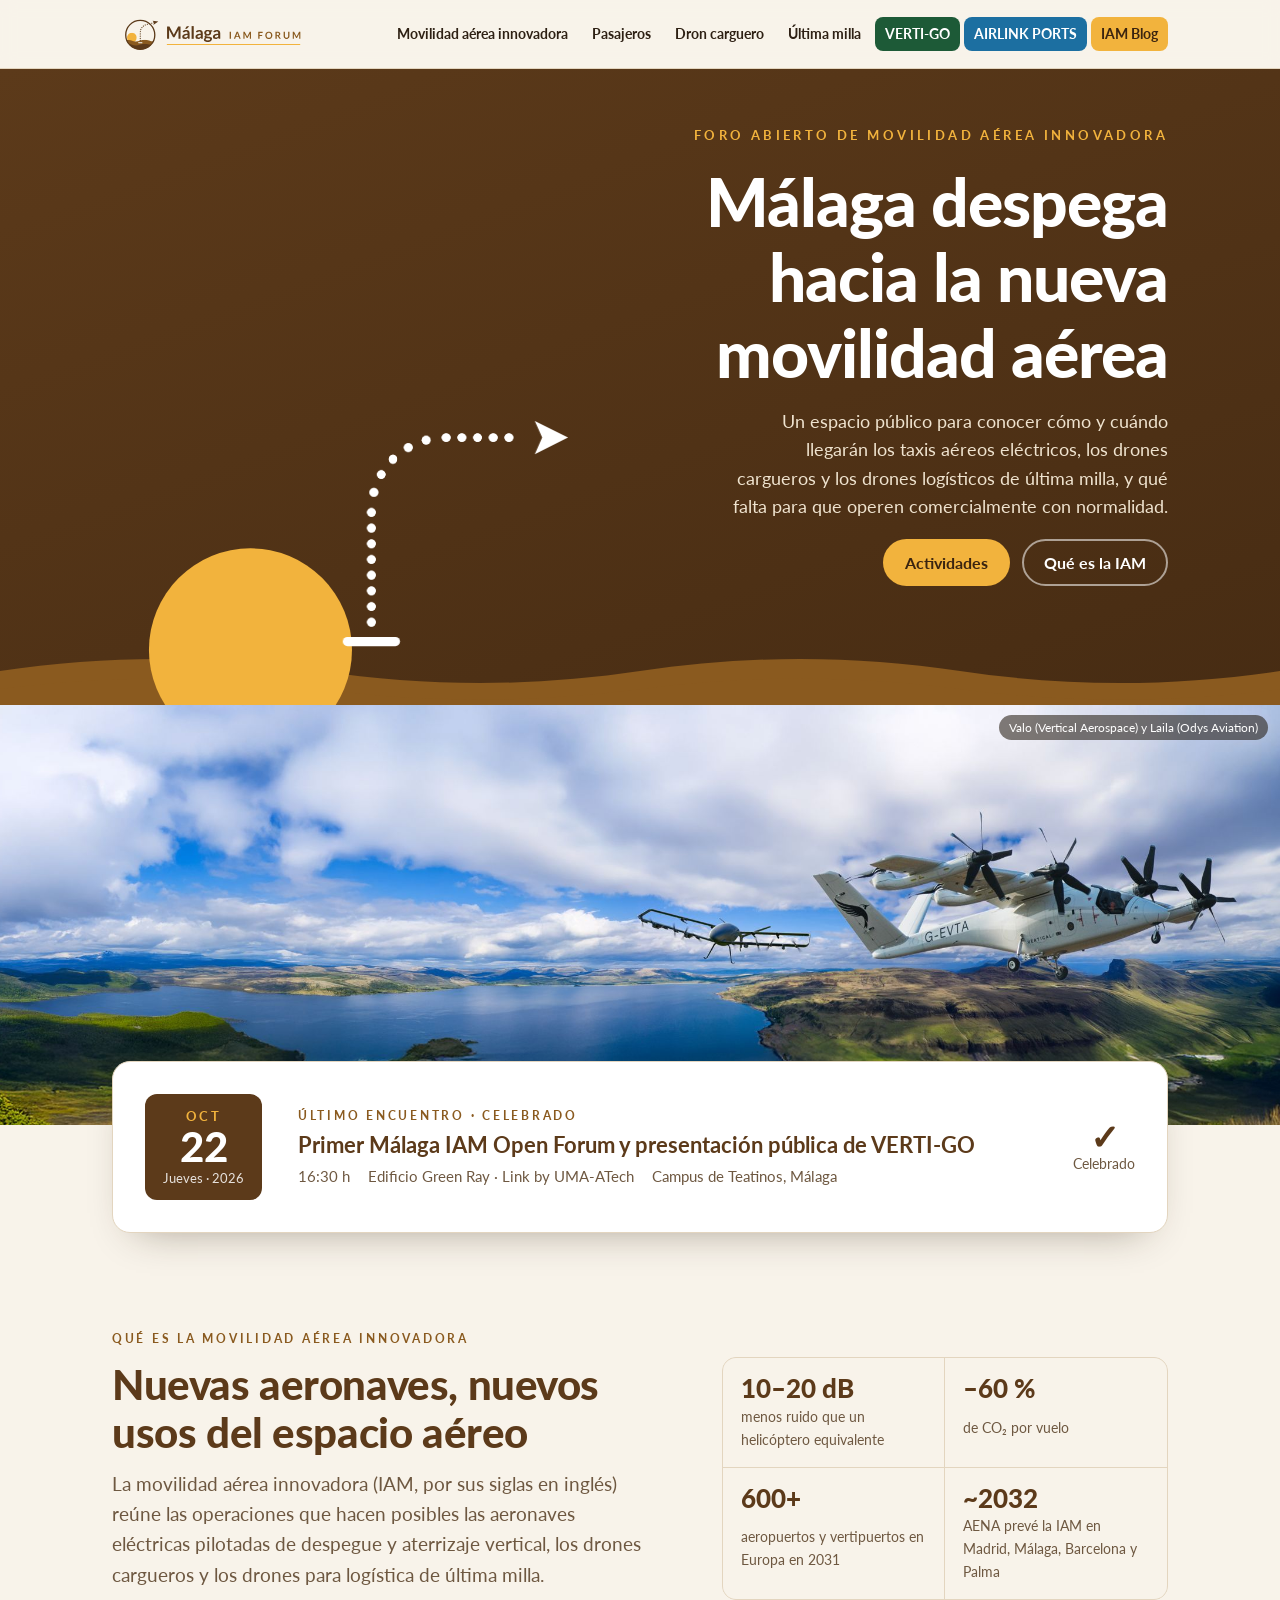
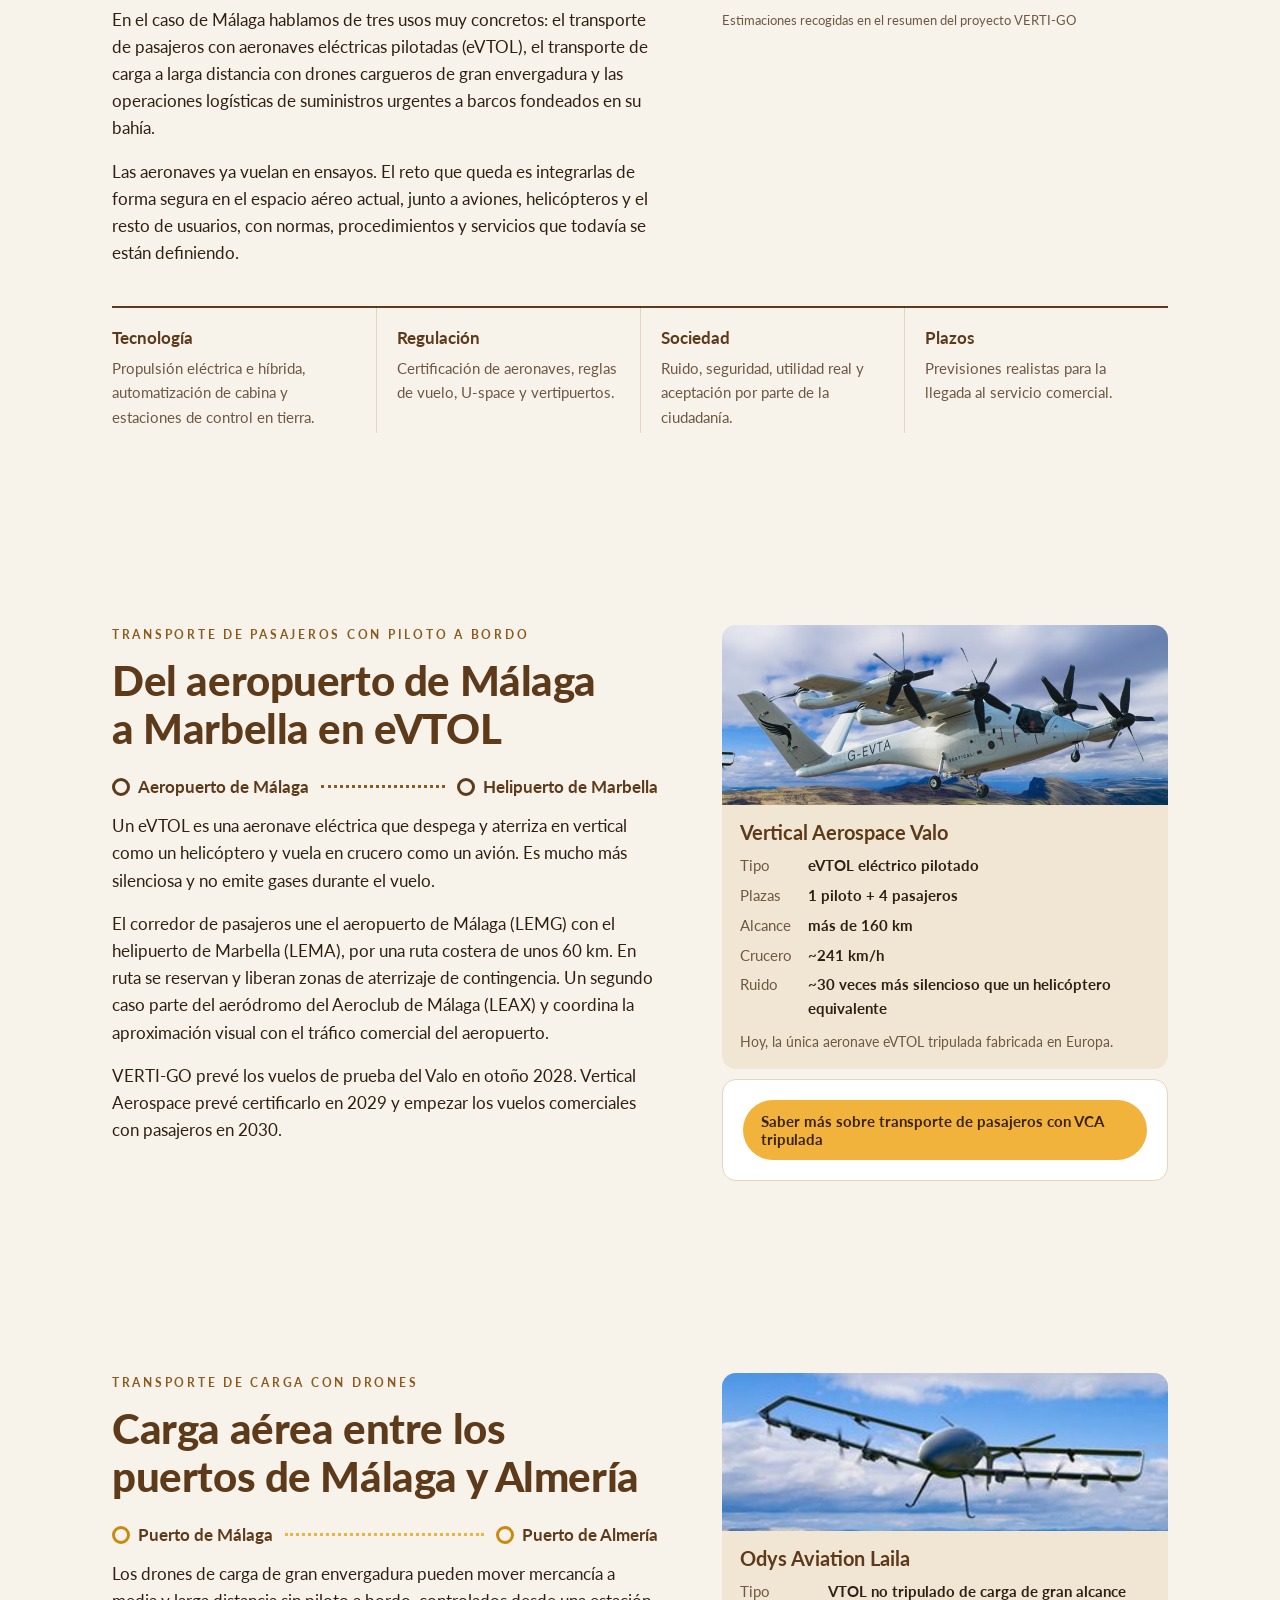
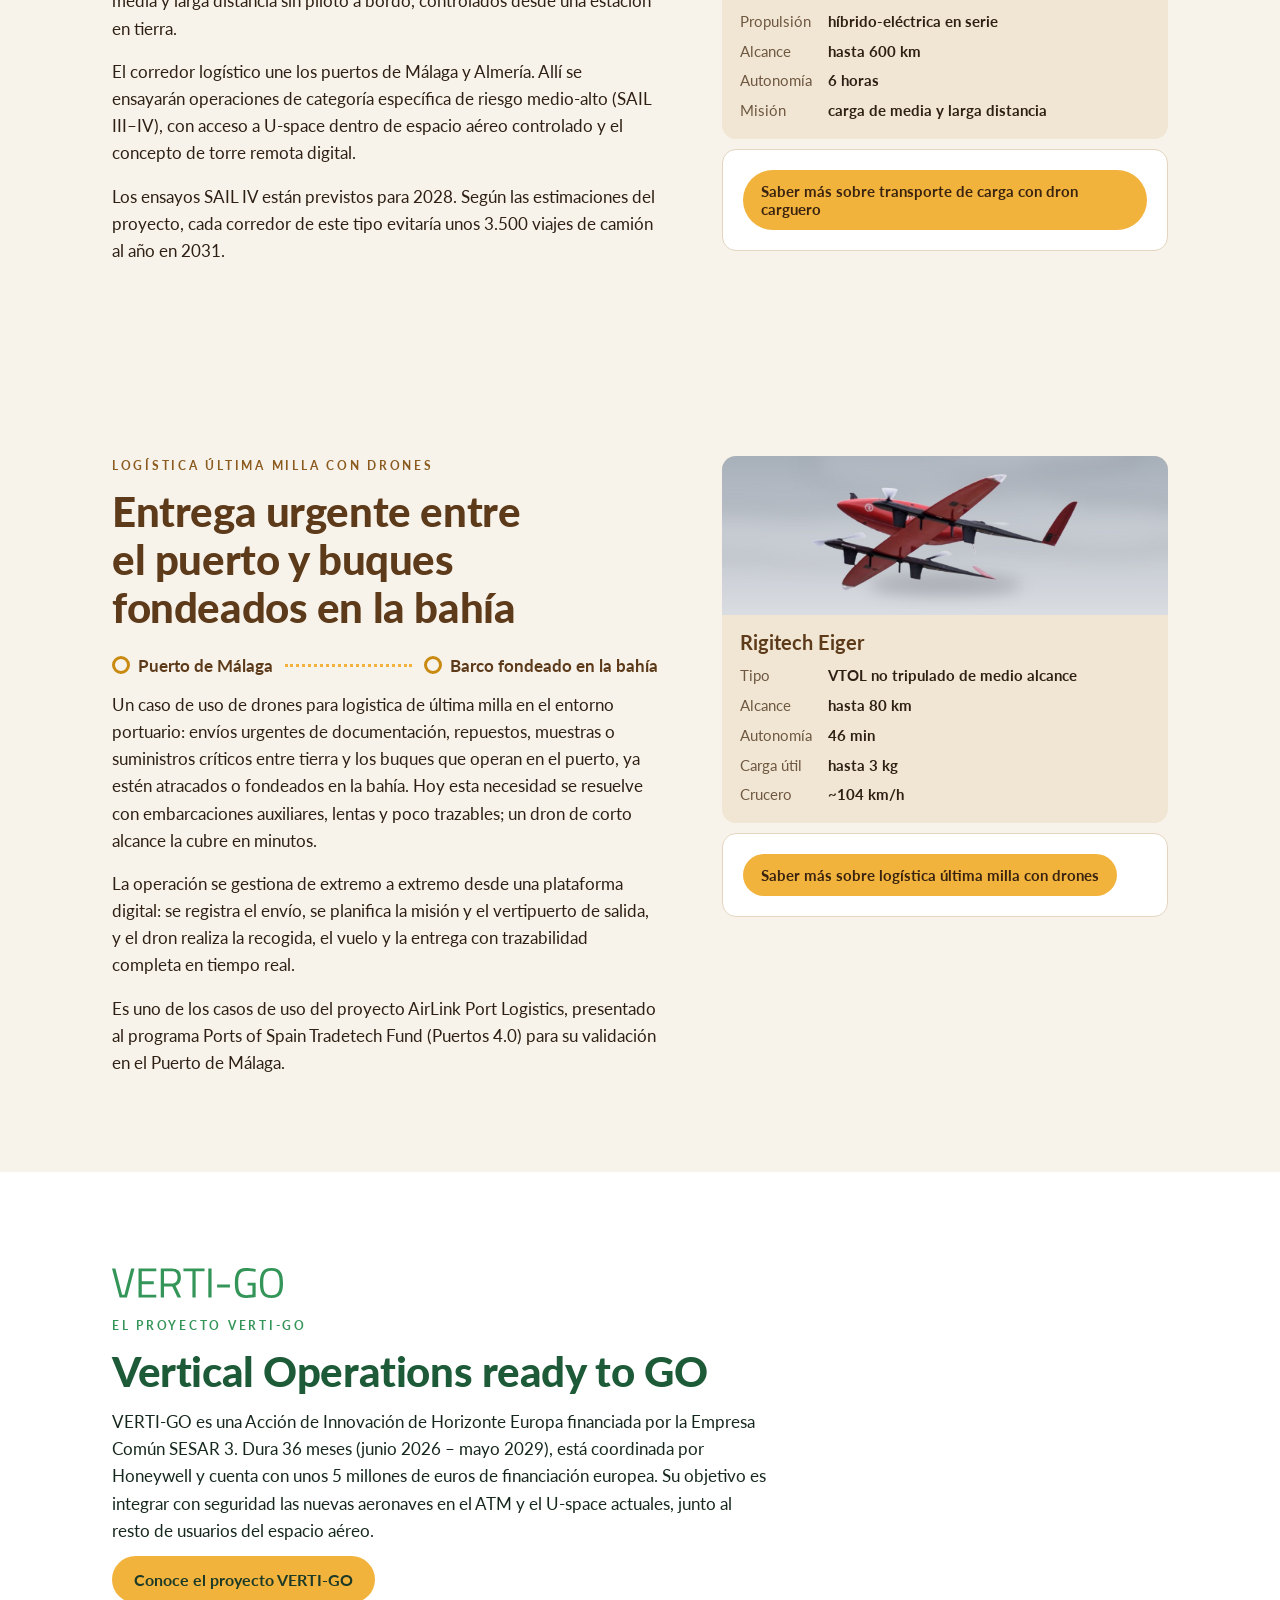
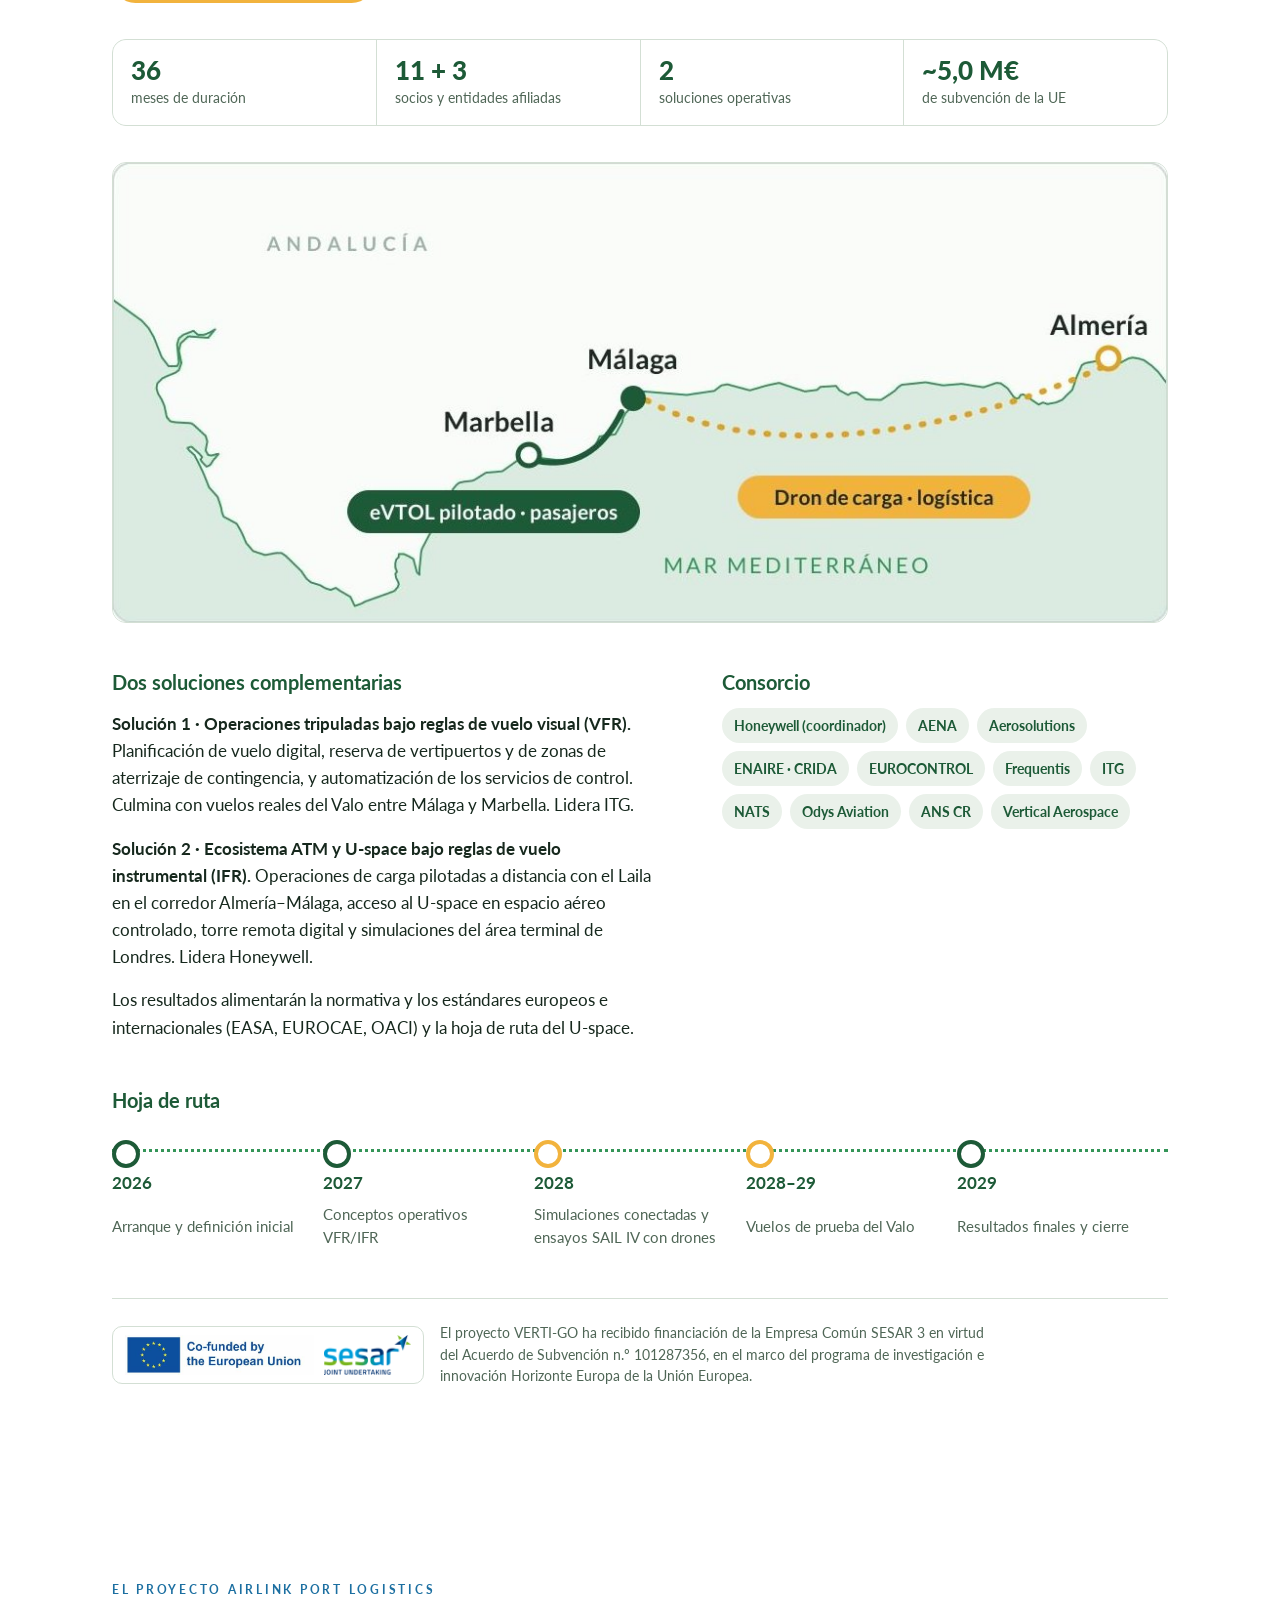
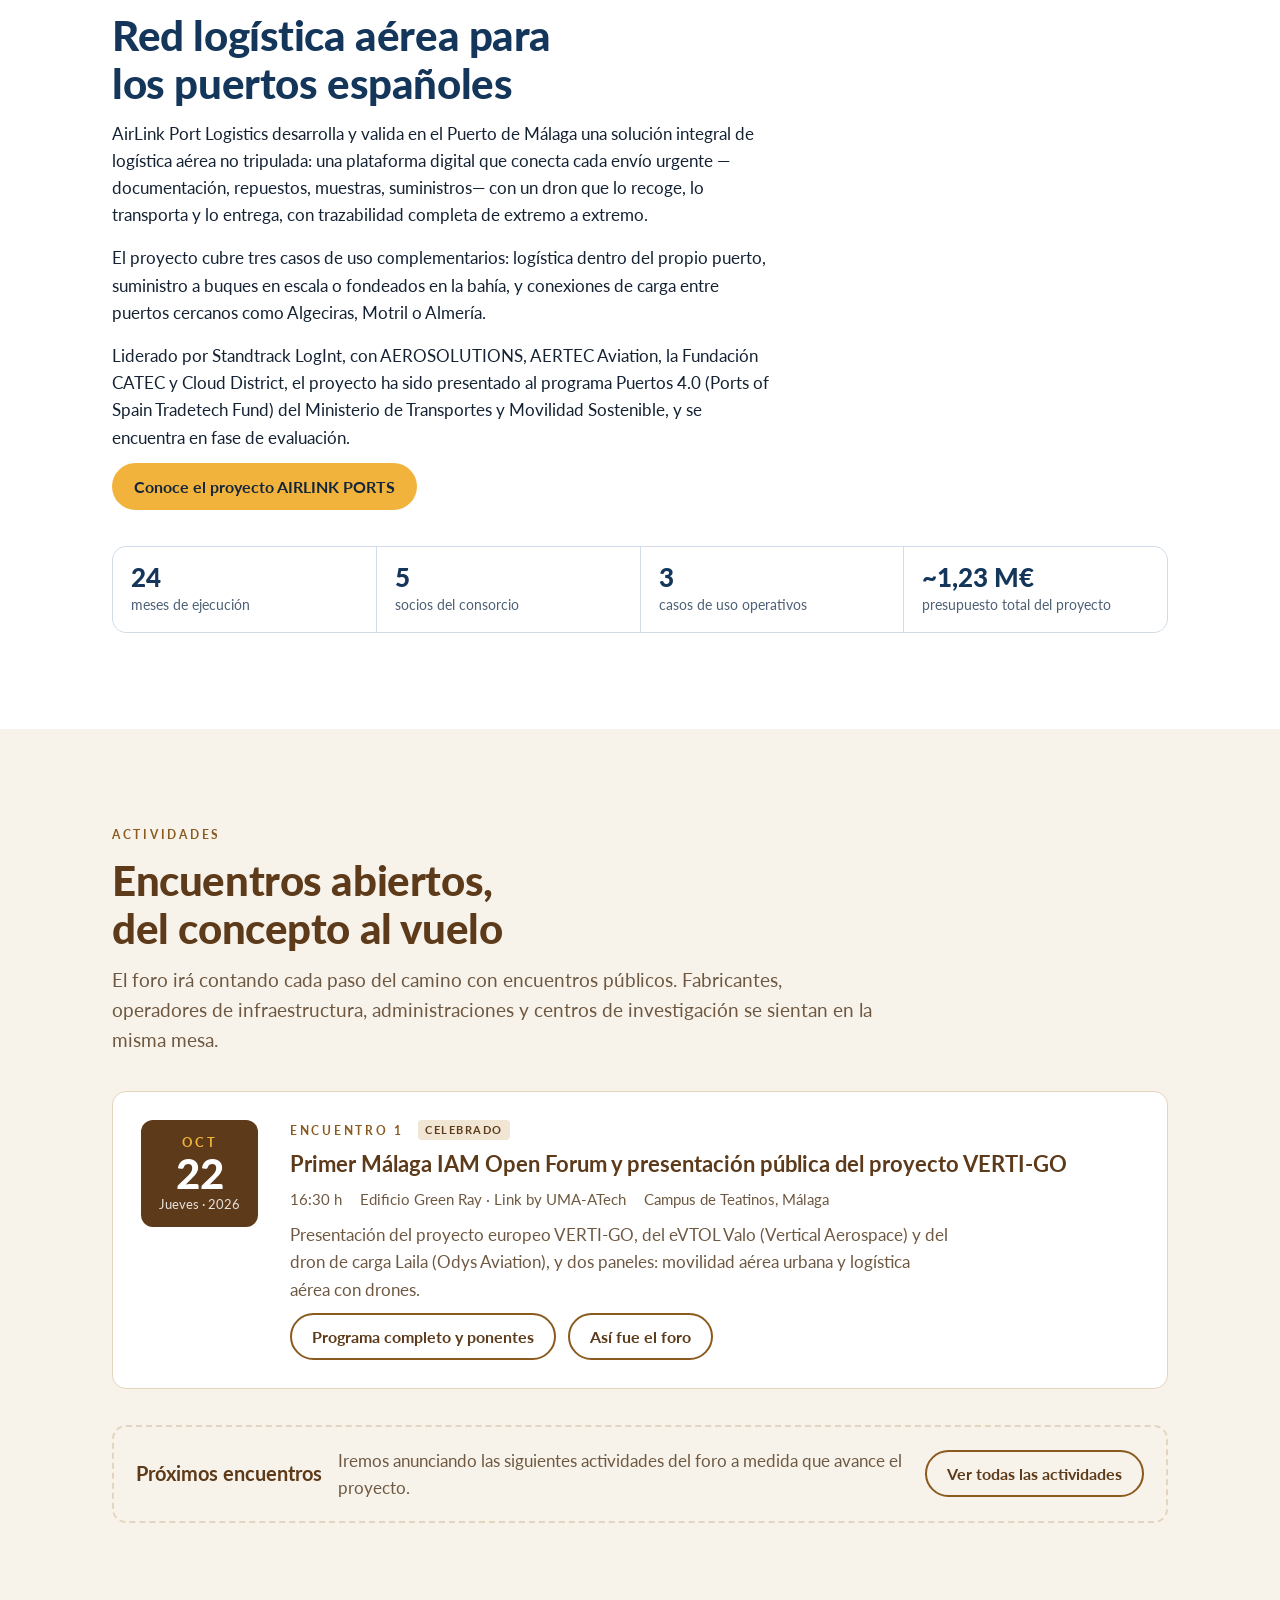
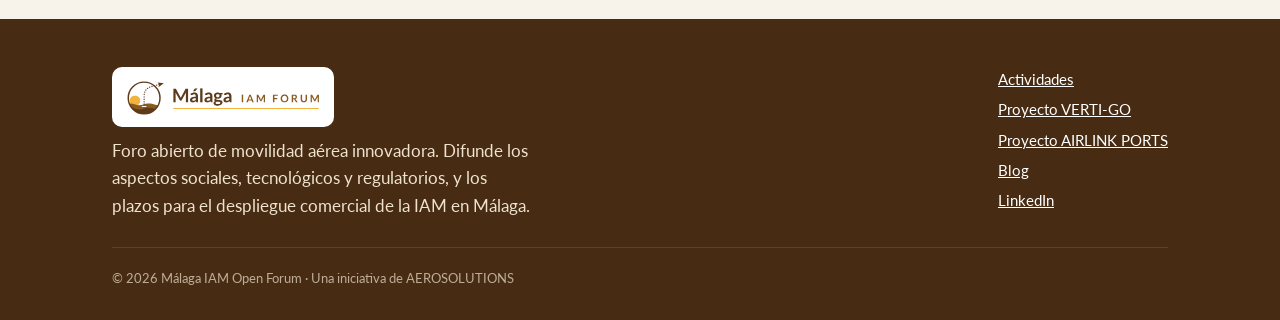
==== commit 65493d10: "Nueva estética: zona general en marrones/amarillos y proyectos con color propio - Paleta general (fo" ====
--- a/index.html
+++ b/index.html
@@ -11,7 +11,7 @@
 <meta property="og:url" content="https://malaga-iam.website/">
 <meta property="og:image" content="https://malaga-iam.website/img/hero.jpg">
 <meta name="twitter:card" content="summary_large_image">
-<link rel="icon" href="img/logo.svg" type="image/svg+xml">
+<link rel="icon" href="img/logo-marron.svg" type="image/svg+xml">
 <title>Málaga IAM Open Forum</title>
 <link rel="preconnect" href="https://fonts.googleapis.com">
 <link rel="preconnect" href="https://fonts.gstatic.com" crossorigin="">
@@ -23,7 +23,7 @@
 
 <header class="top">
   <div class="wrap">
-    <a class="brand" href="#inicio" aria-label="Málaga IAM Open Forum, inicio"><img src="img/logo-h.svg" alt="Málaga IAM Forum"></a>
+    <a class="brand" href="#inicio" aria-label="Málaga IAM Open Forum, inicio"><img src="img/logo-h-marron.svg" alt="Málaga IAM Forum"></a>
     <button class="menu-btn" id="menu-btn" aria-expanded="false" aria-controls="nav">Menú</button>
     <nav class="nav" id="nav" aria-label="Secciones">
       <a href="#iam">Movilidad aérea innovadora</a>
@@ -32,7 +32,7 @@
       <a href="ultima-milla/">Última milla</a>
       <a href="verti-go/" class="verti">VERTI-GO</a>
       <a href="airlink-ports/" class="airlink">AIRLINK PORTS</a>
-      <a class="cta" href="blog/">Blog</a>
+      <a class="cta" href="blog/">IAM Blog</a>
     </nav>
   </div>
 </header>
@@ -116,7 +116,7 @@
   </section>
 
   <!-- ===== PASAJEROS ===== -->
-  <section class="band alt" id="pasajeros" aria-labelledby="pax-t">
+  <section class="band" id="pasajeros" aria-labelledby="pax-t">
     <div class="wrap split">
       <div class="sec-head" style="margin-bottom:0">
         <span class="eyebrow">TRANSPORTE DE PASAJEROS CON PILOTO A BORDO</span>
@@ -225,7 +225,7 @@
   </section>
 
   <!-- ===== VERTI-GO ===== -->
-  <section class="band alt" id="verti-go" aria-labelledby="vg-t">
+  <section class="band alt theme-project" id="verti-go" aria-labelledby="vg-t">
     <div class="wrap">
       <div class="sec-head">
         <img class="vg-logo" src="img/verti-go.svg" alt="VERTI-GO">
@@ -278,7 +278,7 @@
   </section>
 
   <!-- ===== AIRLINK PORTS ===== -->
-  <section class="band" id="airlink-ports" aria-labelledby="ap-t">
+  <section class="band alt theme-project theme-airlink" id="airlink-ports" aria-labelledby="ap-t">
     <div class="wrap">
       <div class="sec-head">
         <span class="eyebrow">El proyecto AIRLINK PORT LOGISTICS</span>
@@ -336,12 +336,13 @@
   <div class="wrap">
     <div class="foot-top">
       <div class="foot-brand">
-        <div class="chip"><img src="img/logo-h.svg" alt="Málaga IAM Forum"></div>
+        <div class="chip"><img src="img/logo-h-marron.svg" alt="Málaga IAM Forum"></div>
         <p>Foro abierto de movilidad aérea innovadora. Difunde los aspectos sociales, tecnológicos y regulatorios, y los plazos para el despliegue comercial de la IAM en Málaga.</p>
       </div>
       <nav class="foot-links" aria-label="Enlaces">
         <a href="actividades/">Actividades</a>
         <a href="verti-go/">Proyecto VERTI-GO</a>
+        <a href="airlink-ports/">Proyecto AIRLINK PORTS</a>
         <a href="blog/">Blog</a>
         <a id="btn-linkedin" href="https://www.linkedin.com/company/malaga-iam-open-forum/" target="_blank" rel="noopener">LinkedIn</a>
       </nav>
--- a/css/site.css
+++ b/css/site.css
@@ -1,11 +1,38 @@
 body{margin:0}
 img{max-width:100%}
 [hidden]{display:none!important}
-/* Layout: banner-style hero in brand green (sun · dotted flight path · waves), then alternating content bands; one wide column, max 1120px */
+/* Layout: banner-style hero (sun · dotted flight path · waves), then alternating content bands; one wide column, max 1120px */
+/* Dos temas:
+   - General (forum, actividades, blog, verticales): marrones y amarillos  -> :root
+   - Proyectos (VERTI-GO y AIRLINK PORTS, en la portada y sus páginas): verde/amarillo del logo -> .theme-project */
 :root{
+  --brand-deep:#5C3A1A;   /* marrón tostado */
+  --brand:#8A5A1F;        /* ocre / caramelo */
+  --sun:#F2B33D;          /* sol / oro del logo */
+  --on-sun:#3A2410;
+  --bg:#F8F3EA;
+  --surface:#FFFFFF;
+  --surface-2:#F1E6D3;
+  --fg:#2E2014;
+  --muted:#6E5841;
+  --line:#E3D5BF;
+  --heading:#5C3A1A;
+  --link:#8A5A1F;
+  --hero-bg:#5C3A1A;
+  --hero-bg-2:#472C13;
+  --on-hero:#FFFFFF;
+  --on-hero-soft:#EFE3CF;
+  --shadow-tint:rgba(46,30,12,.45);
+  --logo-chip:transparent;
+  --font-display:"Lato","Helvetica Neue",Arial,sans-serif;
+  --font-body:"Lato","Helvetica Neue",Arial,sans-serif;
+  --radius:14px;
+  --wrap:1120px;
+}
+.theme-project{
   --brand-deep:#1D5A37;   /* verde oscuro del logo */
   --brand:#349558;        /* verde medio del logo */
-  --sun:#F2B33D;          /* sol / oro del logo */
+  --on-sun:#1D3A26;
   --bg:#F5F7F2;
   --surface:#FFFFFF;
   --surface-2:#EAF1EA;
@@ -16,24 +43,47 @@
   --link:#24774A;
   --hero-bg:#1D5A37;
   --hero-bg-2:#174A2D;
-  --on-hero:#FFFFFF;
-  --logo-chip:transparent;
-  --font-display:"Lato","Helvetica Neue",Arial,sans-serif;
-  --font-body:"Lato","Helvetica Neue",Arial,sans-serif;
-  --radius:14px;
-  --wrap:1120px;
+  --on-hero-soft:#DCEBDF;
+  --shadow-tint:var(--shadow-tint);
+  background:var(--bg);
+  color:var(--fg);
 }
 @media (prefers-color-scheme: dark){
   :root:not([data-theme="light"]){
+    --brand:#D39B45; --bg:#1B140D; --surface:#241B12; --surface-2:#2E2317; --fg:#F0E8DC; --muted:#BFAE96;
+    --line:#3E3122; --heading:#F2C46B; --link:#F2C46B; --hero-bg:#472C13; --hero-bg-2:#36210E;
+    --logo-chip:#FFFFFF; color-scheme:dark;
+  }
+  :root:not([data-theme="light"]) .theme-project{
     --bg:#0F1A13; --surface:#16251B; --surface-2:#1B2E21; --fg:#E6EEE7; --muted:#A3B8A8;
     --line:#2A3F31; --heading:#8FD3A6; --link:#8FD3A6; --hero-bg:#174A2D; --hero-bg-2:#103A22;
-    --logo-chip:#FFFFFF; color-scheme:dark;
   }
 }
 :root[data-theme="dark"]{
+  --brand:#D39B45; --bg:#1B140D; --surface:#241B12; --surface-2:#2E2317; --fg:#F0E8DC; --muted:#BFAE96;
+  --line:#3E3122; --heading:#F2C46B; --link:#F2C46B; --hero-bg:#472C13; --hero-bg-2:#36210E;
+  --logo-chip:#FFFFFF; color-scheme:dark;
+}
+:root[data-theme="dark"] .theme-project{
   --bg:#0F1A13; --surface:#16251B; --surface-2:#1B2E21; --fg:#E6EEE7; --muted:#A3B8A8;
   --line:#2A3F31; --heading:#8FD3A6; --link:#8FD3A6; --hero-bg:#174A2D; --hero-bg-2:#103A22;
-  --logo-chip:#FFFFFF; color-scheme:dark;
+}
+/* AIRLINK PORTS: variante azul oscuro del tema de proyecto (sección de portada y página /airlink-ports/) */
+.theme-airlink{
+  --brand-deep:#14365A; --brand:#1C6FA1; --on-sun:#14263A;
+  --bg:#F3F6FA; --surface:#FFFFFF; --surface-2:#E5EDF5; --fg:#142233; --muted:#4D6075; --line:#D0DCE8;
+  --heading:#14365A; --link:#1A5F8C; --hero-bg:#14365A; --hero-bg-2:#0F2A47;
+  --on-hero-soft:#D6E3F0; --shadow-tint:rgba(12,28,48,.45);
+}
+@media (prefers-color-scheme: dark){
+  :root:not([data-theme="light"]) .theme-airlink{
+    --brand:#5AA3D9; --bg:#0D1520; --surface:#142030; --surface-2:#1A2A3E; --fg:#E4ECF5; --muted:#A0B3C8;
+    --line:#2A3B50; --heading:#8EC1EA; --link:#8EC1EA; --hero-bg:#0F2A47; --hero-bg-2:#0A1F36;
+  }
+}
+:root[data-theme="dark"] .theme-airlink{
+  --brand:#5AA3D9; --bg:#0D1520; --surface:#142030; --surface-2:#1A2A3E; --fg:#E4ECF5; --muted:#A0B3C8;
+  --line:#2A3B50; --heading:#8EC1EA; --link:#8EC1EA; --hero-bg:#0F2A47; --hero-bg-2:#0A1F36;
 }
 *{box-sizing:border-box}
 html{scroll-behavior:smooth}
@@ -59,9 +109,9 @@
 .nav{display:flex;gap:4px;flex-wrap:wrap;justify-content:flex-end}
 .nav a{font-size:.88rem;font-weight:700;color:var(--fg);text-decoration:none;padding:6px 10px;border-radius:8px;white-space:nowrap}
 .nav a:hover{background:var(--surface-2);color:var(--heading)}
-.nav a.cta{background:var(--sun);color:#1D3A26}
-.nav a.verti{background:var(--brand);color:#fff}
-.nav a.verti:hover{background:var(--brand-deep);color:#fff}
+.nav a.cta{background:var(--sun);color:var(--on-sun)}
+.nav a.verti{background:#1D5A37;color:#fff}
+.nav a.verti:hover{background:#174A2D;color:#fff}
 .nav a.airlink{background:#1C6FA1;color:#fff}
 .nav a.airlink:hover{background:#15577F;color:#fff}
 .menu-btn{display:none;background:none;border:1px solid var(--line);color:var(--fg);border-radius:8px;padding:6px 12px;font:700 .9rem var(--font-body);cursor:pointer}
@@ -80,11 +130,11 @@
 .hero-copy{display:grid;gap:18px;padding-bottom:64px;text-align:right;justify-items:end}
 .hero h1{font-size:clamp(2.3rem,5.4vw,4.1rem);font-weight:900;letter-spacing:-.015em}
 .hero .tag{font-size:.82rem;font-weight:700;letter-spacing:.26em;text-transform:uppercase;color:var(--sun)}
-.hero p.intro{font-size:1.1rem;max-width:44ch;color:#DCEBDF}
+.hero p.intro{font-size:1.1rem;max-width:44ch;color:var(--on-hero-soft)}
 .btns{display:flex;gap:12px;flex-wrap:wrap}
 .hero .btns{justify-content:flex-end}
 .btn{display:inline-flex;align-items:center;gap:8px;font:700 1rem var(--font-body);text-decoration:none;padding:12px 20px;border-radius:999px;border:2px solid transparent;cursor:pointer}
-.btn-sun{background:var(--sun);color:#1D3A26}
+.btn-sun{background:var(--sun);color:var(--on-sun)}
 .btn-sun:hover{filter:brightness(1.06)}
 .btn-ghost{border-color:rgba(255,255,255,.55);color:#fff}
 .btn-ghost:hover{background:rgba(255,255,255,.1)}
@@ -92,6 +142,7 @@
 .btn-line:hover{background:var(--surface-2)}
 .btn[aria-disabled="true"]{opacity:.75;cursor:default}
 .waves{display:block;width:100%;height:56px;margin-top:-1px}
+.waves path{fill:var(--brand)}
 #path-dots circle{animation:dot 2.4s ease-in-out both}
 @keyframes dot{from{opacity:.25}to{opacity:1}}
 @media (max-width:820px){
@@ -104,11 +155,11 @@
 /* photo band */
 .photo{position:relative;background:var(--hero-bg-2)}
 .photo img{display:block;width:100%;height:clamp(200px,34vw,420px);object-fit:cover;object-position:60% 45%}
-.photo figcaption{position:absolute;right:12px;top:10px;font-size:.75rem;color:#fff;background:rgba(10,30,18,.55);padding:3px 10px;border-radius:999px}
+.photo figcaption{position:absolute;right:12px;top:10px;font-size:.75rem;color:#fff;background:rgba(30,20,10,.55);padding:3px 10px;border-radius:999px}
 
 /* ---------- next event ---------- */
 .next{margin-top:-64px;position:relative;z-index:2}
-.next-card{background:var(--surface);border:1px solid var(--line);border-radius:18px;box-shadow:0 18px 40px -24px rgba(16,40,24,.45);display:grid;grid-template-columns:auto minmax(0,1fr) auto;gap:clamp(16px,3vw,36px);align-items:center;padding:clamp(20px,3vw,32px)}
+.next-card{background:var(--surface);border:1px solid var(--line);border-radius:18px;box-shadow:0 18px 40px -24px var(--shadow-tint);display:grid;grid-template-columns:auto minmax(0,1fr) auto;gap:clamp(16px,3vw,36px);align-items:center;padding:clamp(20px,3vw,32px)}
 .date-tile{background:var(--brand-deep);color:#fff;border-radius:12px;text-align:center;padding:12px 18px;min-width:96px}
 .date-tile .d{font-size:2.6rem;font-weight:900;line-height:1}
 .date-tile .m{font-size:.8rem;letter-spacing:.2em;text-transform:uppercase;color:var(--sun);font-weight:700}
@@ -198,7 +249,7 @@
 .agenda time{font-weight:900;color:var(--brand);font-variant-numeric:tabular-nums;font-size:1.05rem}
 .agenda .t{font-weight:700;color:var(--fg)}
 .agenda .s{color:var(--muted);font-size:.95rem}
-.agenda .panel-tag{display:inline-block;font-size:.7rem;letter-spacing:.18em;font-weight:900;text-transform:uppercase;background:var(--sun);color:#1D3A26;border-radius:4px;padding:1px 7px;margin-right:6px;vertical-align:2px}
+.agenda .panel-tag{display:inline-block;font-size:.7rem;letter-spacing:.18em;font-weight:900;text-transform:uppercase;background:var(--sun);color:var(--on-sun);border-radius:4px;padding:1px 7px;margin-right:6px;vertical-align:2px}
 .agenda ul{list-style:none;padding:0;margin:8px 0 0;display:grid;gap:3px;font-size:.93rem}
 .agenda ul li{display:block;border:0;padding:0 0 0 14px;position:relative}
 .agenda ul li::before{content:"";position:absolute;left:0;top:.62em;width:6px;height:6px;border-radius:50%;background:var(--brand)}
@@ -291,7 +342,7 @@
 .partner h3{font-size:1.05rem}
 .partner .who{font-size:.8rem;letter-spacing:.08em;text-transform:uppercase;color:var(--brand);font-weight:700}
 .partner p:last-child{color:var(--muted);font-size:.95rem}
-.partner .coord{display:inline-block;font-size:.68rem;letter-spacing:.14em;text-transform:uppercase;background:var(--sun);color:#1D3A26;border-radius:4px;padding:1px 7px;vertical-align:2px;margin-left:4px}
+.partner .coord{display:inline-block;font-size:.68rem;letter-spacing:.14em;text-transform:uppercase;background:var(--sun);color:var(--on-sun);border-radius:4px;padding:1px 7px;vertical-align:2px;margin-left:4px}
 .partner .aff{font-weight:400;color:var(--muted);font-size:.9rem}
 .vg-gloss{margin-top:28px;border:1px solid var(--line);border-radius:var(--radius);padding:14px 20px;background:var(--surface)}
 .vg-gloss summary{cursor:pointer;font-weight:700;color:var(--heading)}
@@ -316,14 +367,27 @@
 .entry h2 a:hover{text-decoration:underline}
 .entry .lead{font-size:1.08rem}
 .entry ul{margin:0;padding-left:1.2em;display:grid;gap:4px}
+/* entrada a una columna: imagen bajo el título y texto a todo el ancho */
+.entry.entry-wide{grid-template-columns:1fr}
+.entry-wide .body figure{margin:4px 0 8px}
+/* separadores desplegables por mes en el blog */
+.month{border:1px solid var(--line);border-radius:var(--radius);background:var(--surface-2)}
+.month>summary{list-style:none;cursor:pointer;display:flex;align-items:center;gap:12px;padding:16px clamp(18px,3vw,28px);font-weight:900;color:var(--heading);font-size:1.15rem}
+.month>summary::-webkit-details-marker{display:none}
+.month>summary::after{content:"";margin-left:auto;width:10px;height:10px;border-right:3px solid var(--brand);border-bottom:3px solid var(--brand);transform:rotate(45deg);transition:transform .2s}
+.month[open]>summary::after{transform:rotate(-135deg)}
+.month>summary:hover{background:color-mix(in srgb,var(--surface-2) 70%,var(--line))}
+.month[open]>summary{border-bottom:1px solid var(--line)}
+.month .month-count{font-size:.85rem;font-weight:700;color:var(--muted)}
+.month>.entries{padding:clamp(16px,2.5vw,24px);gap:clamp(20px,3vw,32px)}
 .back{display:inline-flex;gap:6px;align-items:center;font-weight:700;text-decoration:none}
 .nav a[aria-current="page"]{background:var(--surface-2);color:var(--heading)}
-.nav a.cta[aria-current="page"]{background:var(--sun);color:#1D3A26}
+.nav a.cta[aria-current="page"]{background:var(--sun);color:var(--on-sun)}
 .nav a.airlink[aria-current="page"]{background:#15577F;color:#fff}
-.nav a.verti[aria-current="page"]{background:var(--brand-deep);color:#fff}
+.nav a.verti[aria-current="page"]{background:#174A2D;color:#fff}
 
 /* ---------- footer ---------- */
-footer{background:var(--hero-bg-2);color:#DCEBDF;padding-block:48px 32px}
+footer{background:var(--hero-bg-2);color:var(--on-hero-soft);padding-block:48px 32px}
 footer .wrap{display:grid;gap:28px}
 .foot-top{display:flex;justify-content:space-between;gap:24px;flex-wrap:wrap;align-items:flex-start}
 .foot-brand{display:grid;gap:10px;max-width:420px}
